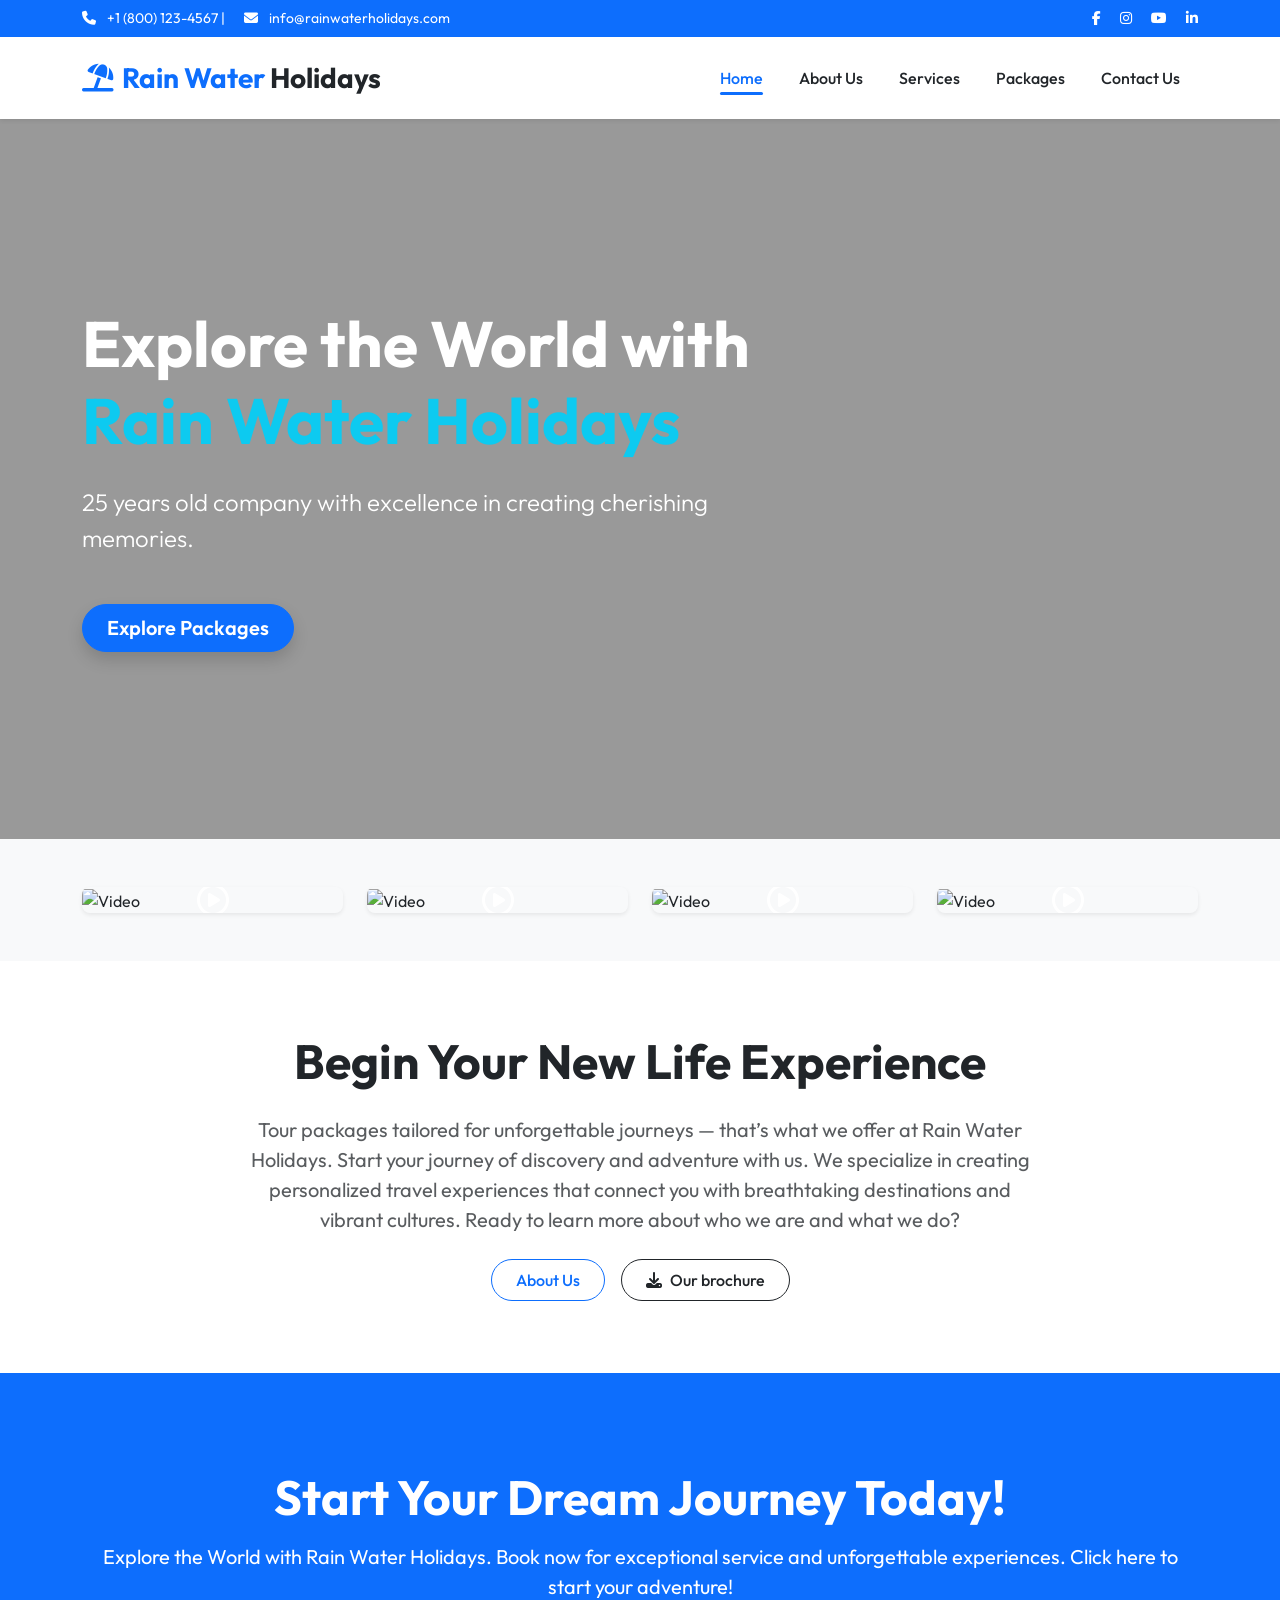
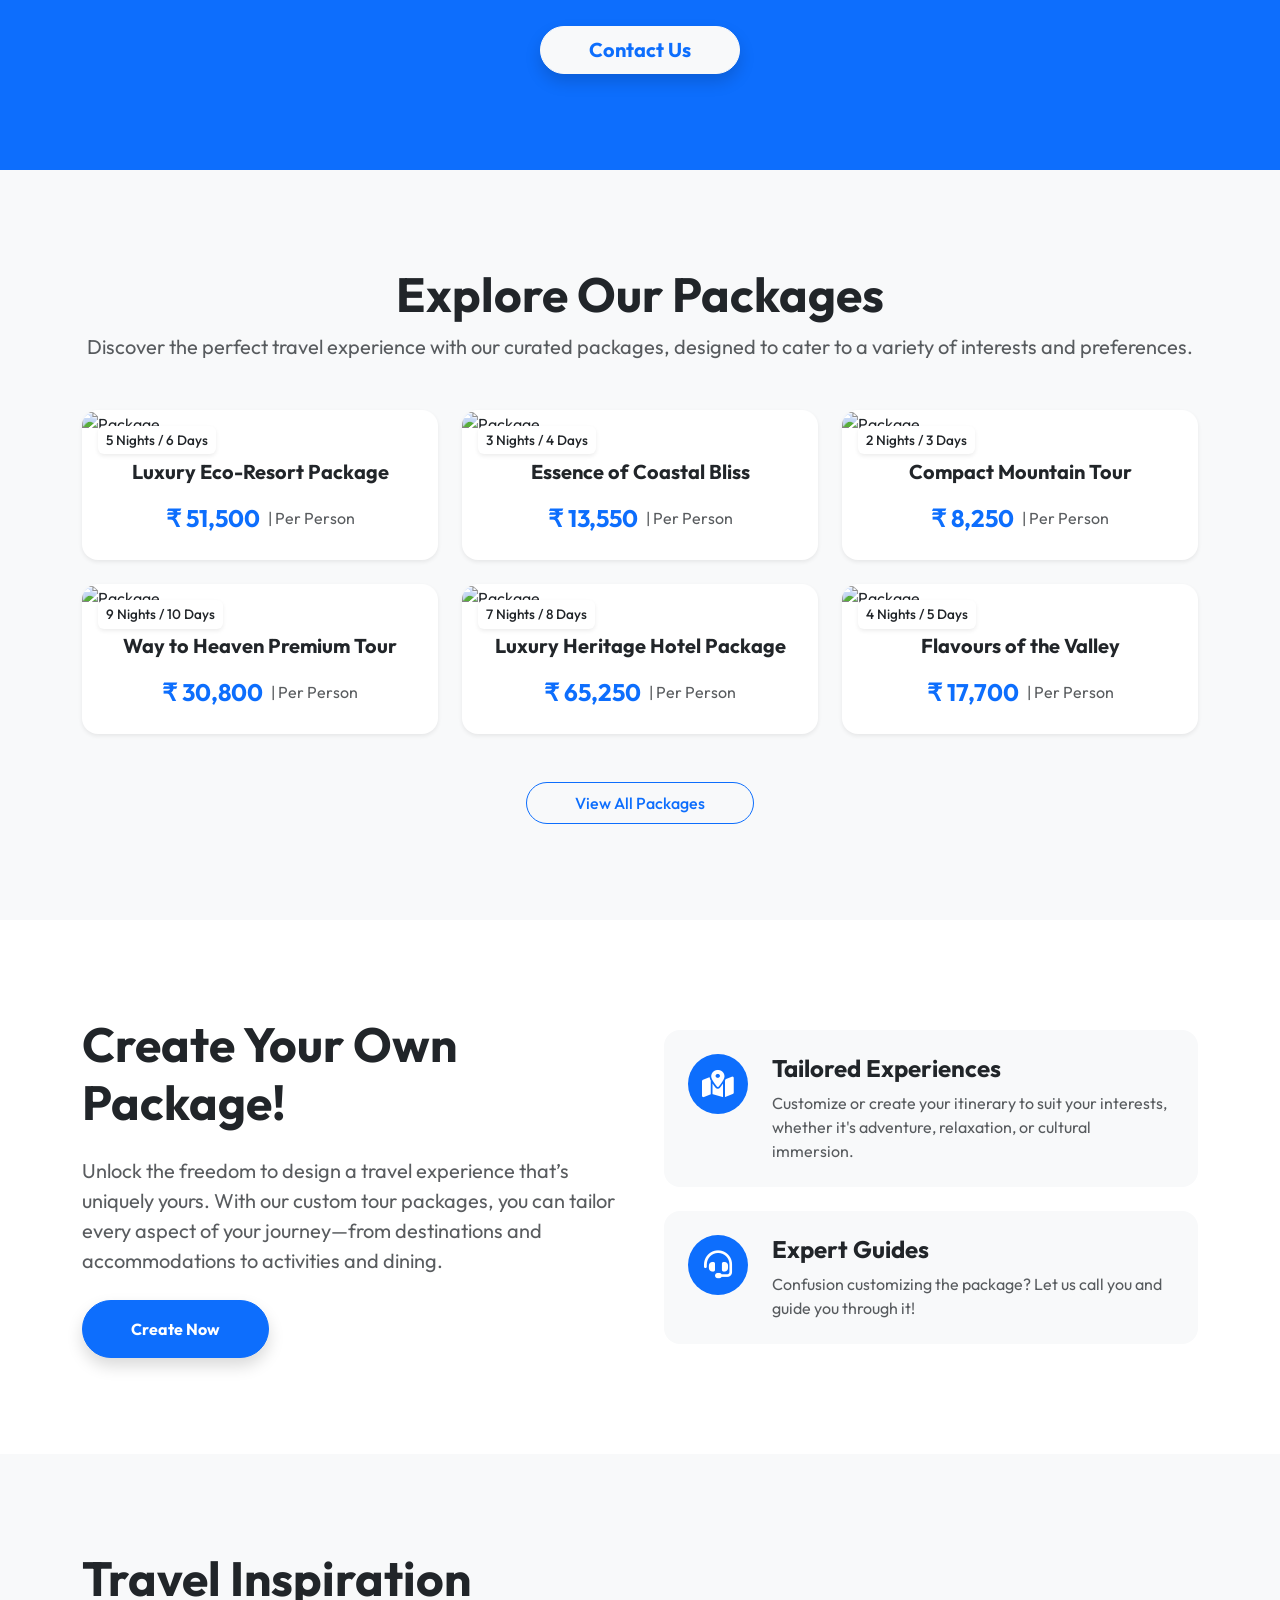
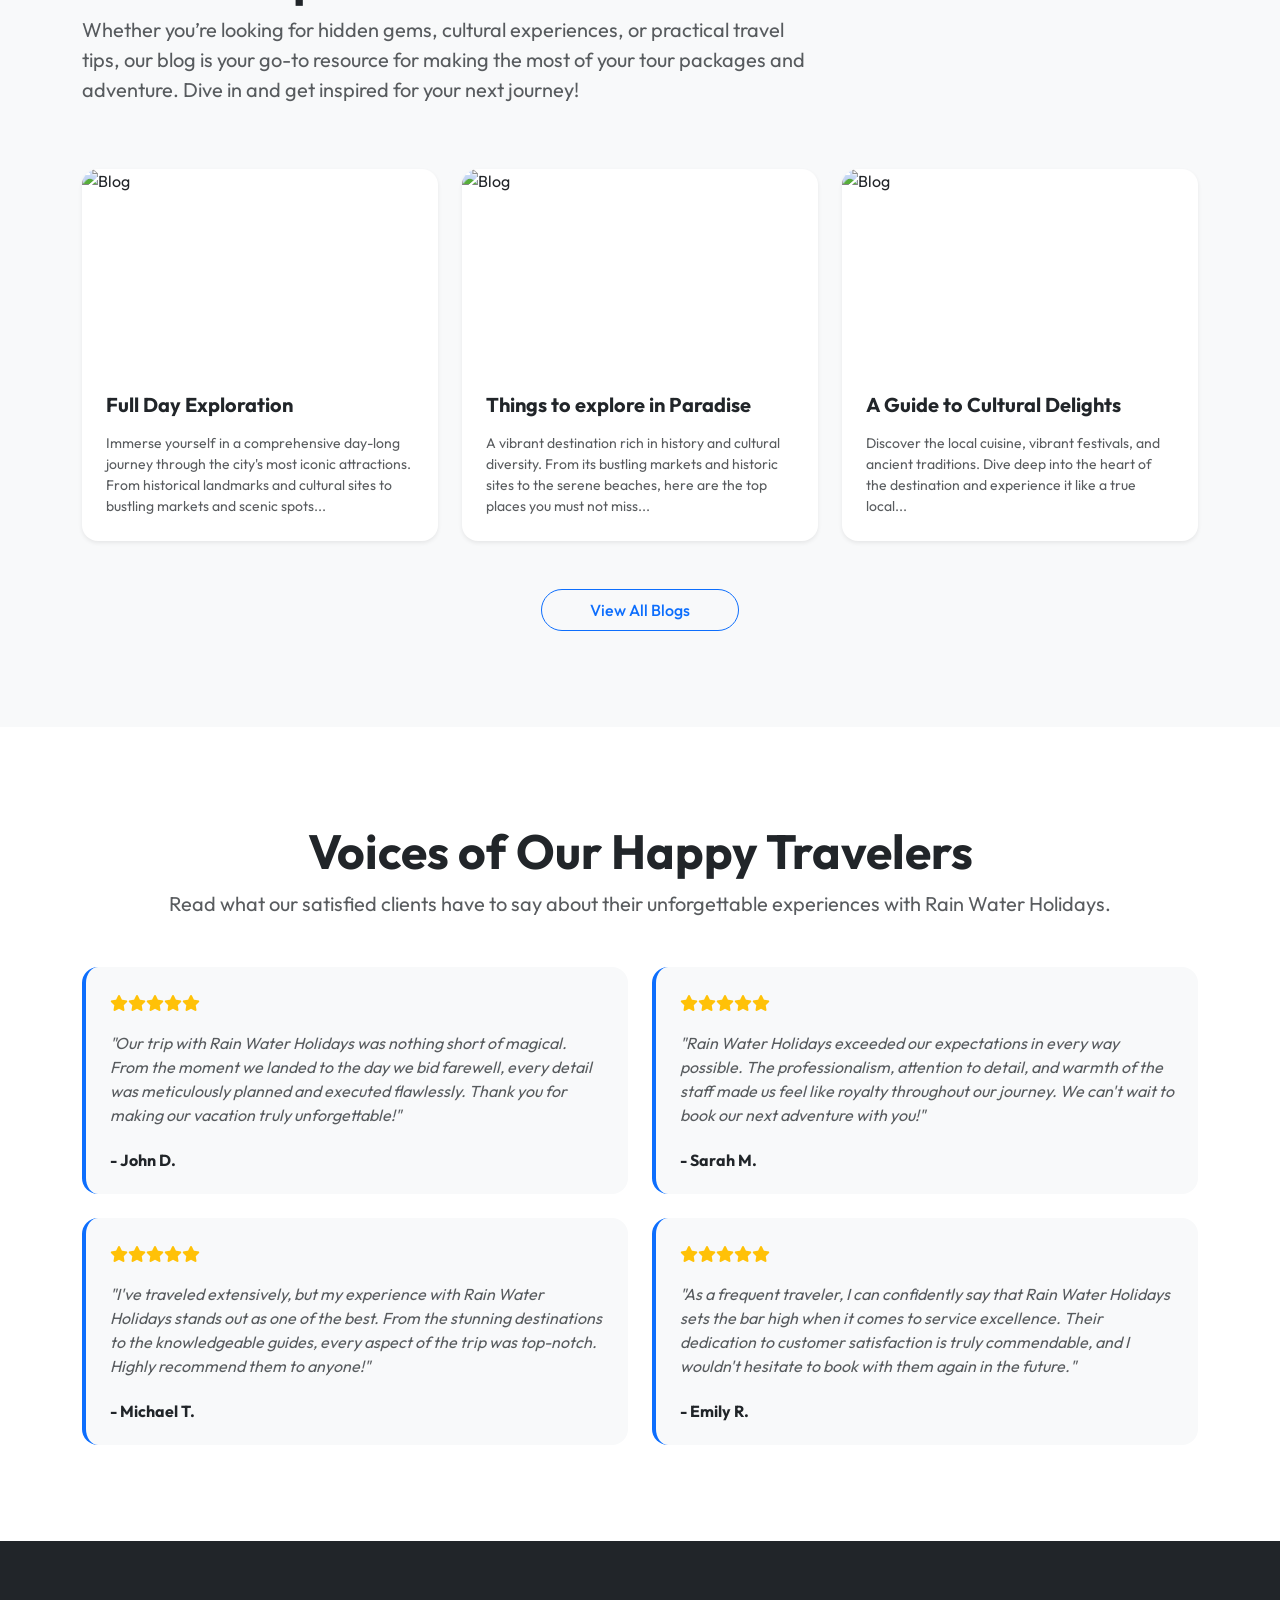
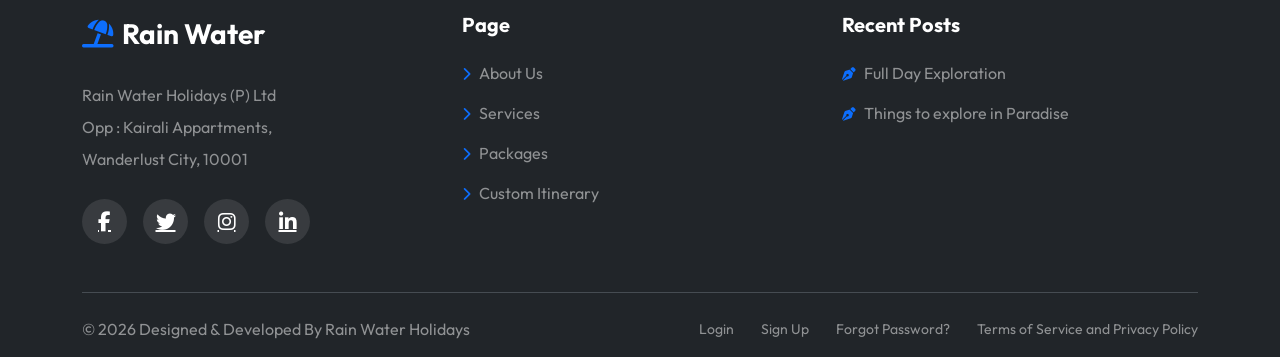
==== index.html @ d470ba1b "update nav and remove faq" ====
<!DOCTYPE html>
<html lang="en">
<head>
    <meta charset="UTF-8">
    <meta name="viewport" content="width=device-width, initial-scale=1.0">
    <title>Rain Water Holidays | Your Trusted Travel Partner</title>
    <!-- Google Fonts -->
    <link rel="preconnect" href="https://fonts.googleapis.com">
    <link rel="preconnect" href="https://fonts.gstatic.com" crossorigin>
    <link href="https://fonts.googleapis.com/css2?family=Outfit:wght@300;400;500;600;700;800&display=swap" rel="stylesheet">
    <!-- Bootstrap 5 CSS -->
    <link href="https://cdn.jsdelivr.net/npm/bootstrap@5.3.0/dist/css/bootstrap.min.css" rel="stylesheet">
    <!-- FontAwesome -->
    <link rel="stylesheet" href="https://cdnjs.cloudflare.com/ajax/libs/font-awesome/6.4.0/css/all.min.css">
    <!-- Custom CSS -->
    <link rel="stylesheet" href="style.css">
</head>
<body>
    <!-- Top Bar (Optional, like Coastline) -->
    <div class="bg-primary text-white py-2 d-none d-lg-block">
        <div class="container d-flex justify-content-between align-items-center">
            <div class="small">
                <i class="fa-solid fa-phone me-2"></i> +1 (800) 123-4567 | <i class="fa-solid fa-envelope ms-3 me-2"></i> info@rainwaterholidays.com
            </div>
            <div class="social-links small">
                <a href="#" class="text-white me-3"><i class="fa-brands fa-facebook-f"></i></a>
                <a href="#" class="text-white me-3"><i class="fa-brands fa-instagram"></i></a>
                <a href="#" class="text-white me-3"><i class="fa-brands fa-youtube"></i></a>
                <a href="#" class="text-white"><i class="fa-brands fa-linkedin-in"></i></a>
            </div>
        </div>
    </div>

    <!-- Header -->
    <nav class="navbar navbar-expand-lg navbar-light bg-white sticky-top shadow-sm transition-all" id="main-navbar">
        <div class="container">
            <a class="navbar-brand text-primary fw-bold fs-3 d-flex align-items-center" href="index.html">
                <i class="fa-solid fa-umbrella-beach me-2"></i>
                <span>Rain Water <span class="text-dark">Holidays</span></span>
            </a>
            <button class="navbar-toggler border-0 shadow-none" type="button" data-bs-toggle="collapse" data-bs-target="#navbarNav" aria-controls="navbarNav" aria-expanded="false" aria-label="Toggle navigation">
                <i class="fa-solid fa-bars fs-4 text-primary"></i>
            </button>
            <div class="collapse navbar-collapse" id="navbarNav">
                <ul class="navbar-nav ms-auto fw-medium align-items-center">
                    <li class="nav-item"><a class="nav-link active" href="index.html">Home</a></li>
                    <li class="nav-item"><a class="nav-link" href="about-us.html">About Us</a></li>
                    <li class="nav-item"><a class="nav-link" href="services.html">Services</a></li>
                    <li class="nav-item"><a class="nav-link" href="packages.html">Packages</a></li>
                    <!-- <li class="nav-item dropdown">
                        <a class="nav-link dropdown-toggle" href="#" id="packagesDropdown" role="button" data-bs-toggle="dropdown" aria-expanded="false">
                            Packages
                        </a>
                        <ul class="dropdown-menu border-0 shadow-sm" aria-labelledby="packagesDropdown">
                            <li><a class="dropdown-item" href="packages.html">General Packages</a></li>
                            <li><a class="dropdown-item" href="custom-package.html">Custom Itinerary</a></li>
                            <li><a class="dropdown-item" href="packages.html">Student Packages</a></li>
                        </ul>
                    </li> -->
                    <li class="nav-item"><a class="nav-link" href="contact-us.html">Contact Us</a></li>
                    <!-- <li class="nav-item dropdown">
                        <a class="nav-link dropdown-toggle" href="#" id="moreDropdown" role="button" data-bs-toggle="dropdown" aria-expanded="false">
                            More
                        </a>
                        <ul class="dropdown-menu border-0 shadow-sm" aria-labelledby="moreDropdown">
                            <li><a class="dropdown-item" href="#">Blogs</a></li>
                            <li><a class="dropdown-item" href="about-us.html#gallery">Gallery</a></li>
                            <li><a class="dropdown-item" href="#">Cart</a></li>
                        </ul>
                    </li>
                    <li class="nav-item ms-lg-3"><a class="nav-link text-primary fw-bold" href="#"><i class="fa-solid fa-user me-1"></i> Login</a></li> -->
                </ul>
            </div>
        </div>
    </nav>

    <!-- Hero Section -->
    <section class="hero position-relative d-flex align-items-center" style="background: url('https://images.unsplash.com/photo-1507525428034-b723cf961d3e?auto=format&fit=crop&w=1920&q=80') center/cover no-repeat; height: 80vh; min-height: 500px;">
        <div class="hero-overlay position-absolute top-0 start-0 w-100 h-100" style="background: rgba(0,0,0,0.4);"></div>
        <div class="container position-relative z-index-2 text-white">
            <div class="row">
                <div class="col-lg-8">
                    <h1 class="display-3 fw-bold mb-4 slide-up">Explore the World with<br><span class="text-info">Rain Water Holidays</span></h1>
                    <p class="lead mb-5 slide-up-delay fs-4 fw-light">25 years old company with excellence in creating cherishing memories.</p>
                    <div class="d-flex gap-3 slide-up-delay-2">
                        <a href="packages.html" class="btn btn-primary btn-lg rounded-pill px-4 fw-semibold shadow">Explore Packages</a>
                    </div>
                </div>
            </div>
        </div>
    </section>

    <!-- Glimpse Section (Video Thumbnails like Coastline) -->
    <section class="py-5 bg-light">
        <div class="container">
            <div class="row g-4 justify-content-center">
                <div class="col-md-3 col-6">
                    <div class="position-relative rounded-3 overflow-hidden shadow-sm video-thumb">
                        <img src="https://images.unsplash.com/photo-1652820330085-82a0c2b88d78?fm=jpg&q=60&w=3000&auto=format&fit=crop&ixlib=rb-4.1.0&ixid=M3wxMjA3fDB8MHxwaG90by1wYWdlfHx8fGVufDB8fHx8fA%3D%3D" alt="Video" class="w-100 object-fit-cover" style="height: 150px;">
                        <div class="position-absolute top-50 start-50 translate-middle text-white fs-2"><i class="fa-regular fa-circle-play"></i></div>
                    </div>
                </div>
                <div class="col-md-3 col-6">
                    <div class="position-relative rounded-3 overflow-hidden shadow-sm video-thumb">
                        <img src="https://images.unsplash.com/photo-1476514525535-07fb3b4ae5f1?auto=format&fit=crop&w=400&q=80" alt="Video" class="w-100 object-fit-cover" style="height: 150px;">
                        <div class="position-absolute top-50 start-50 translate-middle text-white fs-2"><i class="fa-regular fa-circle-play"></i></div>
                    </div>
                </div>
                <div class="col-md-3 col-6">
                    <div class="position-relative rounded-3 overflow-hidden shadow-sm video-thumb">
                        <img src="https://images.unsplash.com/photo-1506197603052-3cc9c3a201bd?auto=format&fit=crop&w=400&q=80" alt="Video" class="w-100 object-fit-cover" style="height: 150px;">
                        <div class="position-absolute top-50 start-50 translate-middle text-white fs-2"><i class="fa-regular fa-circle-play"></i></div>
                    </div>
                </div>
                <div class="col-md-3 col-6">
                    <div class="position-relative rounded-3 overflow-hidden shadow-sm video-thumb">
                        <img src="https://images.unsplash.com/photo-1499678329028-101435549a4e?auto=format&fit=crop&w=400&q=80" alt="Video" class="w-100 object-fit-cover" style="height: 150px;">
                        <div class="position-absolute top-50 start-50 translate-middle text-white fs-2"><i class="fa-regular fa-circle-play"></i></div>
                    </div>
                </div>
            </div>
        </div>
    </section>

    <!-- Begin Your New Life Experience (About Snippet) -->
    <section class="py-5">
        <div class="container py-4 text-center">
            <h2 class="display-5 fw-bold mb-4 text-dark">Begin Your New Life Experience</h2>
            <p class="text-muted fs-5 mx-auto" style="max-width: 800px;">
                Tour packages tailored for unforgettable journeys — that’s what we offer at Rain Water Holidays. Start your journey of discovery and adventure with us. We specialize in creating personalized travel experiences that connect you with breathtaking destinations and vibrant cultures. Ready to learn more about who we are and what we do?
            </p>
            <div class="mt-4 d-flex justify-content-center gap-3">
                <a href="about-us.html" class="btn btn-outline-primary rounded-pill px-4 py-2 fw-medium">About Us</a>
                <a href="#" class="btn btn-outline-dark rounded-pill px-4 py-2 fw-medium"><i class="fa-solid fa-download me-2"></i>Our brochure</a>
            </div>
        </div>
    </section>

    <!-- Start Your Dream Journey Today (Contact CTA Banner) -->
    <section class="py-5 bg-primary text-white text-center position-relative" style="background-image: linear-gradient(rgba(13, 110, 253, 0.9), rgba(13, 110, 253, 0.9)), url('https://images.unsplash.com/photo-1512343879784-a960bf40e4f2?auto=format&fit=crop&w=1920&q=80'); background-attachment: fixed; background-size: cover;">
        <div class="container py-5">
            <h2 class="display-5 fw-bold mb-3">Start Your Dream Journey Today!</h2>
            <p class="fs-5 mb-4">Explore the World with Rain Water Holidays. Book now for exceptional service and unforgettable experiences. Click here to start your adventure!</p>
            <a href="contact-us.html" class="btn btn-light btn-lg rounded-pill px-5 fw-bold text-primary shadow">Contact Us</a>
        </div>
    </section>

    <!-- Explore Our Packages -->
    <section class="py-5 bg-light">
        <div class="container py-5">
            <div class="text-center mb-5">
                <h2 class="display-5 fw-bold text-dark">Explore Our Packages</h2>
                <p class="text-muted fs-5">Discover the perfect travel experience with our curated packages, designed to cater to a variety of interests and preferences.</p>
            </div>
            
            <div class="row g-4">
                <!-- Package 1 -->
                <div class="col-md-6 col-lg-4">
                    <div class="card h-100 border-0 rounded-4 shadow-sm overflow-hidden transition-hover package-card">
                        <div class="position-relative">
                            <img src="https://images.unsplash.com/photo-1593693397690-362cb9666fc2?auto=format&fit=crop&w=600&q=80" class="card-img-top w-100 object-fit-cover" alt="Package" style="height: 220px;">
                            <div class="position-absolute top-0 start-0 m-3 bg-white text-dark px-2 py-1 rounded fw-medium fs-7 shadow-sm">5 Nights / 6 Days</div>
                        </div>
                        <div class="card-body p-4 text-center">
                            <h5 class="fw-bold text-dark mb-3">Luxury Eco-Resort Package</h5>
                            <div class="d-flex justify-content-center align-items-center mt-3 text-muted">
                                <span class="fs-4 fw-bold text-primary">₹ 51,500</span> <span class="ms-2">| Per Person</span>
                            </div>
                        </div>
                    </div>
                </div>
                <!-- Package 2 -->
                <div class="col-md-6 col-lg-4">
                    <div class="card h-100 border-0 rounded-4 shadow-sm overflow-hidden transition-hover package-card">
                        <div class="position-relative">
                            <img src="https://plus.unsplash.com/premium_photo-1728117267325-534ccbd21a5f?fm=jpg&q=60&w=3000&auto=format&fit=crop&ixlib=rb-4.1.0&ixid=M3wxMjA3fDB8MHxwaG90by1wYWdlfHx8fGVufDB8fHx8fA%3D%3D" class="card-img-top w-100 object-fit-cover" alt="Package" style="height: 220px;">
                            <div class="position-absolute top-0 start-0 m-3 bg-white text-dark px-2 py-1 rounded fw-medium fs-7 shadow-sm">3 Nights / 4 Days</div>
                        </div>
                        <div class="card-body p-4 text-center">
                            <h5 class="fw-bold text-dark mb-3">Essence of Coastal Bliss</h5>
                            <div class="d-flex justify-content-center align-items-center mt-3 text-muted">
                                <span class="fs-4 fw-bold text-primary">₹ 13,550</span> <span class="ms-2">| Per Person</span>
                            </div>
                        </div>
                    </div>
                </div>
                <!-- Package 3 -->
                <div class="col-md-6 col-lg-4">
                    <div class="card h-100 border-0 rounded-4 shadow-sm overflow-hidden transition-hover package-card">
                        <div class="position-relative">
                            <img src="https://images.unsplash.com/photo-1602216056096-3b40cc0c9944?auto=format&fit=crop&w=600&q=80" class="card-img-top w-100 object-fit-cover" alt="Package" style="height: 220px;">
                            <div class="position-absolute top-0 start-0 m-3 bg-white text-dark px-2 py-1 rounded fw-medium fs-7 shadow-sm">2 Nights / 3 Days</div>
                        </div>
                        <div class="card-body p-4 text-center">
                            <h5 class="fw-bold text-dark mb-3">Compact Mountain Tour</h5>
                            <div class="d-flex justify-content-center align-items-center mt-3 text-muted">
                                <span class="fs-4 fw-bold text-primary">₹ 8,250</span> <span class="ms-2">| Per Person</span>
                            </div>
                        </div>
                    </div>
                </div>
                 <!-- Package 4 -->
                <div class="col-md-6 col-lg-4">
                    <div class="card h-100 border-0 rounded-4 shadow-sm overflow-hidden transition-hover package-card">
                        <div class="position-relative">
                            <img src="https://images.unsplash.com/photo-1514282401047-d79a71a590e8?auto=format&fit=crop&w=600&q=80" class="card-img-top w-100 object-fit-cover" alt="Package" style="height: 220px;">
                            <div class="position-absolute top-0 start-0 m-3 bg-white text-dark px-2 py-1 rounded fw-medium fs-7 shadow-sm">9 Nights / 10 Days</div>
                        </div>
                        <div class="card-body p-4 text-center">
                            <h5 class="fw-bold text-dark mb-3">Way to Heaven Premium Tour</h5>
                            <div class="d-flex justify-content-center align-items-center mt-3 text-muted">
                                <span class="fs-4 fw-bold text-primary">₹ 30,800</span> <span class="ms-2">| Per Person</span>
                            </div>
                        </div>
                    </div>
                </div>
                 <!-- Package 5 -->
                <div class="col-md-6 col-lg-4">
                    <div class="card h-100 border-0 rounded-4 shadow-sm overflow-hidden transition-hover package-card">
                        <div class="position-relative">
                            <img src="https://images.unsplash.com/photo-1585123388867-3bfe6dd4bdbf?auto=format&fit=crop&w=600&q=80" class="card-img-top w-100 object-fit-cover" alt="Package" style="height: 220px;">
                            <div class="position-absolute top-0 start-0 m-3 bg-white text-dark px-2 py-1 rounded fw-medium fs-7 shadow-sm">7 Nights / 8 Days</div>
                        </div>
                        <div class="card-body p-4 text-center">
                            <h5 class="fw-bold text-dark mb-3">Luxury Heritage Hotel Package</h5>
                            <div class="d-flex justify-content-center align-items-center mt-3 text-muted">
                                <span class="fs-4 fw-bold text-primary">₹ 65,250</span> <span class="ms-2">| Per Person</span>
                            </div>
                        </div>
                    </div>
                </div>
                <!-- Package 6 -->
                <div class="col-md-6 col-lg-4">
                    <div class="card h-100 border-0 rounded-4 shadow-sm overflow-hidden transition-hover package-card">
                        <div class="position-relative">
                            <img src="https://images.unsplash.com/photo-1533240332313-0db49b459ad6?auto=format&fit=crop&w=600&q=80" class="card-img-top w-100 object-fit-cover" alt="Package" style="height: 220px;">
                            <div class="position-absolute top-0 start-0 m-3 bg-white text-dark px-2 py-1 rounded fw-medium fs-7 shadow-sm">4 Nights / 5 Days</div>
                        </div>
                        <div class="card-body p-4 text-center">
                            <h5 class="fw-bold text-dark mb-3">Flavours of the Valley</h5>
                            <div class="d-flex justify-content-center align-items-center mt-3 text-muted">
                                <span class="fs-4 fw-bold text-primary">₹ 17,700</span> <span class="ms-2">| Per Person</span>
                            </div>
                        </div>
                    </div>
                </div>
            </div>
            
            <div class="text-center mt-5">
                <a href="packages.html" class="btn btn-outline-primary rounded-pill px-5 py-2 fw-medium">View All Packages</a>
            </div>
        </div>
    </section>

    <!-- Create Your Own Package -->
    <section class="py-5">
        <div class="container py-5">
            <div class="row align-items-center g-5">
                <div class="col-lg-6">
                    <h2 class="display-5 fw-bold text-dark mb-4">Create Your Own Package!</h2>
                    <p class="text-muted fs-5 mb-4">Unlock the freedom to design a travel experience that’s uniquely yours. With our custom tour packages, you can tailor every aspect of your journey—from destinations and accommodations to activities and dining.</p>
                    <a href="custom-package.html" class="btn btn-primary rounded-pill px-5 py-3 fw-bold shadow">Create Now</a>
                </div>
                <div class="col-lg-6">
                    <div class="d-flex align-items-start mb-4 p-4 rounded-4 bg-light">
                        <div class="bg-primary text-white rounded-circle d-flex align-items-center justify-content-center flex-shrink-0 me-4" style="width: 60px; height: 60px;">
                            <i class="fa-solid fa-map-location-dot fs-3"></i>
                        </div>
                        <div>
                            <h4 class="fw-bold text-dark">Tailored Experiences</h4>
                            <p class="text-muted mb-0">Customize or create your itinerary to suit your interests, whether it's adventure, relaxation, or cultural immersion.</p>
                        </div>
                    </div>
                    <div class="d-flex align-items-start p-4 rounded-4 bg-light">
                        <div class="bg-primary text-white rounded-circle d-flex align-items-center justify-content-center flex-shrink-0 me-4" style="width: 60px; height: 60px;">
                            <i class="fa-solid fa-headset fs-3"></i>
                        </div>
                        <div>
                            <h4 class="fw-bold text-dark">Expert Guides</h4>
                            <p class="text-muted mb-0">Confusion customizing the package? Let us call you and guide you through it!</p>
                        </div>
                    </div>
                </div>
            </div>
        </div>
    </section>

    <!-- Blogs Section -->
    <section class="py-5 bg-light">
        <div class="container py-5">
            <div class="row mb-5">
                <div class="col-md-8">
                    <h2 class="display-5 fw-bold text-dark">Travel Inspiration</h2>
                    <p class="text-muted fs-5">Whether you’re looking for hidden gems, cultural experiences, or practical travel tips, our blog is your go-to resource for making the most of your tour packages and adventure. Dive in and get inspired for your next journey!</p>
                </div>
            </div>
            <div class="row g-4">
                <div class="col-md-6 col-lg-4">
                    <div class="card h-100 border-0 rounded-4 shadow-sm overflow-hidden transition-hover">
                        <img src="https://images.unsplash.com/photo-1601572653358-4432dd6021f2?fm=jpg&q=60&w=3000&auto=format&fit=crop&ixlib=rb-4.1.0&ixid=M3wxMjA3fDB8MHxwaG90by1wYWdlfHx8fGVufDB8fHx8fA%3D%3D" class="card-img-top w-100 object-fit-cover" alt="Blog" style="height: 200px;">
                        <div class="card-body p-4">
                            <h5 class="fw-bold text-dark mb-3"><a href="#" class="text-decoration-none text-dark hover-text-primary">Full Day Exploration</a></h5>
                            <p class="text-muted small mb-0">Immerse yourself in a comprehensive day-long journey through the city's most iconic attractions. From historical landmarks and cultural sites to bustling markets and scenic spots...</p>
                        </div>
                    </div>
                </div>
                <div class="col-md-6 col-lg-4">
                    <div class="card h-100 border-0 rounded-4 shadow-sm overflow-hidden transition-hover">
                        <img src="https://images.unsplash.com/photo-1600880292203-757bb62b4baf?auto=format&fit=crop&w=600&q=80" class="card-img-top w-100 object-fit-cover" alt="Blog" style="height: 200px;">
                        <div class="card-body p-4">
                            <h5 class="fw-bold text-dark mb-3"><a href="#" class="text-decoration-none text-dark hover-text-primary">Things to explore in Paradise</a></h5>
                            <p class="text-muted small mb-0">A vibrant destination rich in history and cultural diversity. From its bustling markets and historic sites to the serene beaches, here are the top places you must not miss...</p>
                        </div>
                    </div>
                </div>
                <div class="col-md-6 col-lg-4">
                    <div class="card h-100 border-0 rounded-4 shadow-sm overflow-hidden transition-hover">
                        <img src="https://images.unsplash.com/photo-1499678329028-101435549a4e?auto=format&fit=crop&w=600&q=80" class="card-img-top w-100 object-fit-cover" alt="Blog" style="height: 200px;">
                        <div class="card-body p-4">
                            <h5 class="fw-bold text-dark mb-3"><a href="#" class="text-decoration-none text-dark hover-text-primary">A Guide to Cultural Delights</a></h5>
                            <p class="text-muted small mb-0">Discover the local cuisine, vibrant festivals, and ancient traditions. Dive deep into the heart of the destination and experience it like a true local...</p>
                        </div>
                    </div>
                </div>
            </div>
            <div class="text-center mt-5">
                <a href="#" class="btn btn-outline-primary rounded-pill px-5 py-2 fw-medium">View All Blogs</a>
            </div>
        </div>
    </section>

    <!-- Voices of Our Happy Travelers -->
    <section class="py-5">
        <div class="container py-5">
            <div class="text-center mb-5">
                <h2 class="display-5 fw-bold text-dark">Voices of Our Happy Travelers</h2>
                <p class="text-muted fs-5">Read what our satisfied clients have to say about their unforgettable experiences with Rain Water Holidays.</p>
            </div>
            <div class="row g-4">
                <div class="col-md-6">
                    <div class="bg-light p-4 rounded-4 border-start border-4 border-primary h-100">
                        <div class="mb-3 text-warning">
                            <i class="fa-solid fa-star"></i><i class="fa-solid fa-star"></i><i class="fa-solid fa-star"></i><i class="fa-solid fa-star"></i><i class="fa-solid fa-star"></i>
                        </div>
                        <p class="fst-italic text-muted mb-4">"Our trip with Rain Water Holidays was nothing short of magical. From the moment we landed to the day we bid farewell, every detail was meticulously planned and executed flawlessly. Thank you for making our vacation truly unforgettable!"</p>
                        <h6 class="fw-bold mb-0 text-dark">- John D.</h6>
                    </div>
                </div>
                <div class="col-md-6">
                    <div class="bg-light p-4 rounded-4 border-start border-4 border-primary h-100">
                        <div class="mb-3 text-warning">
                            <i class="fa-solid fa-star"></i><i class="fa-solid fa-star"></i><i class="fa-solid fa-star"></i><i class="fa-solid fa-star"></i><i class="fa-solid fa-star"></i>
                        </div>
                        <p class="fst-italic text-muted mb-4">"Rain Water Holidays exceeded our expectations in every way possible. The professionalism, attention to detail, and warmth of the staff made us feel like royalty throughout our journey. We can't wait to book our next adventure with you!"</p>
                        <h6 class="fw-bold mb-0 text-dark">- Sarah M.</h6>
                    </div>
                </div>
                <div class="col-md-6">
                    <div class="bg-light p-4 rounded-4 border-start border-4 border-primary h-100">
                        <div class="mb-3 text-warning">
                            <i class="fa-solid fa-star"></i><i class="fa-solid fa-star"></i><i class="fa-solid fa-star"></i><i class="fa-solid fa-star"></i><i class="fa-solid fa-star"></i>
                        </div>
                        <p class="fst-italic text-muted mb-4">"I've traveled extensively, but my experience with Rain Water Holidays stands out as one of the best. From the stunning destinations to the knowledgeable guides, every aspect of the trip was top-notch. Highly recommend them to anyone!"</p>
                        <h6 class="fw-bold mb-0 text-dark">- Michael T.</h6>
                    </div>
                </div>
                <div class="col-md-6">
                    <div class="bg-light p-4 rounded-4 border-start border-4 border-primary h-100">
                        <div class="mb-3 text-warning">
                            <i class="fa-solid fa-star"></i><i class="fa-solid fa-star"></i><i class="fa-solid fa-star"></i><i class="fa-solid fa-star"></i><i class="fa-solid fa-star"></i>
                        </div>
                        <p class="fst-italic text-muted mb-4">"As a frequent traveler, I can confidently say that Rain Water Holidays sets the bar high when it comes to service excellence. Their dedication to customer satisfaction is truly commendable, and I wouldn't hesitate to book with them again in the future."</p>
                        <h6 class="fw-bold mb-0 text-dark">- Emily R.</h6>
                    </div>
                </div>
            </div>
        </div>
    </section>

    <!-- FAQ Section -->
    <!-- <section class="py-5 bg-light">
        <div class="container py-5">
            <div class="text-center mb-5">
                <h2 class="display-5 fw-bold text-dark">Got Questions? We've Got Answers!</h2>
                <p class="text-muted fs-5">Explore our Frequently Asked Questions to find quick and helpful answers to common queries about our tour packages, booking process, customization options, and more.</p>
            </div>
            
            <div class="row justify-content-center">
                <div class="col-lg-8">
                    <div class="accordion accordion-flush bg-white rounded-4 shadow-sm" id="faqAccordion">
                        <div class="accordion-item border-0 rounded-4 mb-2">
                            <h2 class="accordion-header">
                                <button class="accordion-button collapsed rounded-4 fw-bold text-dark px-4 py-3 bg-white" type="button" data-bs-toggle="collapse" data-bs-target="#faq1">
                                    1. How do I book a tour package?
                                </button>
                            </h2>
                            <div id="faq1" class="accordion-collapse collapse" data-bs-parent="#faqAccordion">
                                <div class="accordion-body px-4 text-muted">
                                    You can easily book a tour package through our website. Simply browse our available packages, select your preferred options, and follow the booking prompts. If you need assistance, our customer service team is here to help.
                                </div>
                            </div>
                        </div>
                        <div class="accordion-item border-0 rounded-4 mb-2">
                            <h2 class="accordion-header">
                                <button class="accordion-button collapsed rounded-4 fw-bold text-dark px-4 py-3 bg-white" type="button" data-bs-toggle="collapse" data-bs-target="#faq2">
                                    2. Can I customize my travel itinerary?
                                </button>
                            </h2>
                            <div id="faq2" class="accordion-collapse collapse" data-bs-parent="#faqAccordion">
                                <div class="accordion-body px-4 text-muted">
                                    Absolutely! We specialize in creating personalized travel experiences. Contact us with your preferences, and we'll help you design a custom itinerary that fits your needs and interests.
                                </div>
                            </div>
                        </div>
                        <div class="accordion-item border-0 rounded-4 mb-2">
                            <h2 class="accordion-header">
                                <button class="accordion-button collapsed rounded-4 fw-bold text-dark px-4 py-3 bg-white" type="button" data-bs-toggle="collapse" data-bs-target="#faq3">
                                    3. What is included in your tour packages?
                                </button>
                            </h2>
                            <div id="faq3" class="accordion-collapse collapse" data-bs-parent="#faqAccordion">
                                <div class="accordion-body px-4 text-muted">
                                    Our tour packages typically include accommodations, guided tours, transportation within the destination, and some meals. Specific inclusions vary by package, so please check the details of each package for more information.
                                </div>
                            </div>
                        </div>
                        <div class="accordion-item border-0 rounded-4 mb-2">
                            <h2 class="accordion-header">
                                <button class="accordion-button collapsed rounded-4 fw-bold text-dark px-4 py-3 bg-white" type="button" data-bs-toggle="collapse" data-bs-target="#faq4">
                                    4. How can I make payments for my booking?
                                </button>
                            </h2>
                            <div id="faq4" class="accordion-collapse collapse" data-bs-parent="#faqAccordion">
                                <div class="accordion-body px-4 text-muted">
                                    We accept a variety of payment methods, including credit/debit cards, bank transfers, and online payment platforms. Payment details will be provided during the booking process.
                                </div>
                            </div>
                        </div>
                        <div class="accordion-item border-0 rounded-4 mb-2">
                            <h2 class="accordion-header">
                                <button class="accordion-button collapsed rounded-4 fw-bold text-dark px-4 py-3 bg-white" type="button" data-bs-toggle="collapse" data-bs-target="#faq5">
                                    5. What is your refund and cancellation policy?
                                </button>
                            </h2>
                            <div id="faq5" class="accordion-collapse collapse" data-bs-parent="#faqAccordion">
                                <div class="accordion-body px-4 text-muted">
                                    Our refund and cancellation policy varies by package and booking conditions. Detailed information is provided during the booking process and in your confirmation email. Please contact us as soon as possible if you need to cancel or modify your booking.
                                </div>
                            </div>
                        </div>
                        <div class="accordion-item border-0 rounded-4">
                            <h2 class="accordion-header">
                                <button class="accordion-button collapsed rounded-4 fw-bold text-dark px-4 py-3 bg-white" type="button" data-bs-toggle="collapse" data-bs-target="#faq6">
                                    6. How can I contact customer support?
                                </button>
                            </h2>
                            <div id="faq6" class="accordion-collapse collapse" data-bs-parent="#faqAccordion">
                                <div class="accordion-body px-4 text-muted">
                                    You can reach our customer support team through our website's contact form, by email, or by phone. Our team is available to assist you with any questions or concerns you may have before, during, or after your trip.
                                </div>
                            </div>
                        </div>
                    </div>
                </div>
            </div>
        </div>
    </section> -->

    <!-- Footer -->
    <footer class="bg-dark text-white pt-5 pb-3">
        <div class="container pt-4">
            <div class="row g-4 mb-5">
                <!-- Address Section like Coastline -->
                <div class="col-lg-4 col-md-6 mb-4 mb-lg-0 pe-lg-5">
                    <a href="index.html" class="d-inline-flex align-items-center text-white text-decoration-none fs-3 fw-bold mb-4">
                        <i class="fa-solid fa-umbrella-beach text-primary me-2"></i>Rain Water
                    </a>
                    <p class="text-white-50 mb-4 lh-lg">Rain Water Holidays (P) Ltd<br>Opp : Kairali Appartments,<br>Wanderlust City, 10001</p>
                    <div class="social-links d-flex gap-3">
                        <a href="#" class="bg-white bg-opacity-10 text-white rounded-circle d-flex align-items-center justify-content-center transition-all hover-bg-primary" style="width: 45px; height: 45px;"><i class="fa-brands fa-facebook-f fs-5"></i></a>
                        <a href="#" class="bg-white bg-opacity-10 text-white rounded-circle d-flex align-items-center justify-content-center transition-all hover-bg-primary" style="width: 45px; height: 45px;"><i class="fa-brands fa-twitter fs-5"></i></a>
                        <a href="#" class="bg-white bg-opacity-10 text-white rounded-circle d-flex align-items-center justify-content-center transition-all hover-bg-primary" style="width: 45px; height: 45px;"><i class="fa-brands fa-instagram fs-5"></i></a>
                        <a href="#" class="bg-white bg-opacity-10 text-white rounded-circle d-flex align-items-center justify-content-center transition-all hover-bg-primary" style="width: 45px; height: 45px;"><i class="fa-brands fa-linkedin-in fs-5"></i></a>
                    </div>
                </div>
                <!-- Page Links -->
                <div class="col-lg-4 col-md-6 mb-4 mb-lg-0">
                    <h5 class="text-white fw-bold mb-4 fs-5">Page</h5>
                    <ul class="list-unstyled footer-links">
                        <li class="mb-3"><a href="about-us.html" class="text-white-50 text-decoration-none transition-all hover-text-white d-inline-block hover-translate-x"><i class="fa-solid fa-chevron-right text-primary me-2 fs-7"></i>About Us</a></li>
                        <li class="mb-3"><a href="services.html" class="text-white-50 text-decoration-none transition-all hover-text-white d-inline-block hover-translate-x"><i class="fa-solid fa-chevron-right text-primary me-2 fs-7"></i>Services</a></li>
                        <li class="mb-3"><a href="packages.html" class="text-white-50 text-decoration-none transition-all hover-text-white d-inline-block hover-translate-x"><i class="fa-solid fa-chevron-right text-primary me-2 fs-7"></i>Packages</a></li>
                        <li class="mb-3"><a href="custom-package.html" class="text-white-50 text-decoration-none transition-all hover-text-white d-inline-block hover-translate-x"><i class="fa-solid fa-chevron-right text-primary me-2 fs-7"></i>Custom Itinerary</a></li>
                    </ul>
                </div>
                <!-- Blog Links -->
                <div class="col-lg-4 col-md-6 mb-4 mb-lg-0">
                    <h5 class="text-white fw-bold mb-4 fs-5">Recent Posts</h5>
                    <ul class="list-unstyled footer-links">
                        <li class="mb-3"><a href="#" class="text-white-50 text-decoration-none transition-all hover-text-white d-inline-block hover-translate-x"><i class="fa-solid fa-pen-nib text-primary me-2 fs-7"></i>Full Day Exploration</a></li>
                        <li class="mb-3"><a href="#" class="text-white-50 text-decoration-none transition-all hover-text-white d-inline-block hover-translate-x"><i class="fa-solid fa-pen-nib text-primary me-2 fs-7"></i>Things to explore in Paradise</a></li>
                    </ul>
                </div>
            </div>
            <hr class="border-secondary opacity-50 mt-4 mb-4">
            <div class="row align-items-center">
                <div class="col-md-6 text-center text-md-start mb-3 mb-md-0">
                    <p class="text-white-50 mb-0">&copy; 2026 Designed & Developed By Rain Water Holidays</p>
                </div>
                <div class="col-md-6 text-center text-md-end">
                    <p class="text-white-50 mb-0 small">
                        <a href="#" class="text-white-50 text-decoration-none me-4 hover-text-white transition-all">Login</a>
                        <a href="#" class="text-white-50 text-decoration-none me-4 hover-text-white transition-all">Sign Up</a>
                        <a href="#" class="text-white-50 text-decoration-none me-4 hover-text-white transition-all">Forgot Password?</a>
                        <a href="#" class="text-white-50 text-decoration-none hover-text-white transition-all">Terms of Service and Privacy Policy</a>
                    </p>
                </div>
            </div>
        </div>
    </footer>

    <!-- Bootstrap JS Bundle -->
    <script src="https://cdn.jsdelivr.net/npm/bootstrap@5.3.0/dist/js/bootstrap.bundle.min.js"></script>
    <!-- Custom JS -->
    <script src="script.js"></script>
</body>
</html>
---- style.css ----
/* Color Palette & Variables */
:root {
    --primary-color: #0d6efd;
    --primary-light: #e7f1ff;
    --secondary-color: #0a58ca;
    --accent-color: #0dcaf0;
    --text-dark: #212529;
    --text-muted: #6c757d;
    --bg-light: #f8f9fa;
    --white: #ffffff;
    --font-family: 'Outfit', sans-serif;
    --transition: all 0.3s ease-in-out;
}

/* Global Styles */
body {
    font-family: var(--font-family);
    color: var(--text-dark);
    overflow-x: hidden;
    -webkit-font-smoothing: antialiased;
}

.fs-7 { font-size: 0.85rem; }
.z-index-2 { z-index: 2; }

/* Utilities */
.text-primary { color: var(--primary-color) !important; }
.bg-primary { background-color: var(--primary-color) !important; }
.bg-primary-subtle { background-color: var(--primary-light) !important; }

.btn-primary { 
    background-color: var(--primary-color); 
    border-color: var(--primary-color); 
}

.btn-primary:hover { 
    background-color: var(--secondary-color); 
    border-color: var(--secondary-color); 
}

.btn-outline-primary {
    color: var(--primary-color);
    border-color: var(--primary-color);
}

.btn-outline-primary:hover {
    background-color: var(--primary-color);
    color: var(--white);
}

.bg-glass {
    background: rgba(255, 255, 255, 0.15);
    backdrop-filter: blur(10px);
    -webkit-backdrop-filter: blur(10px);
    border: 1px solid rgba(255, 255, 255, 0.3);
}

.bg-glass:hover {
    background: rgba(255, 255, 255, 0.25);
    color: var(--white);
}

.tracking-wider { letter-spacing: 2px; }
.transition-all { transition: var(--transition); }

.transition-hover { transition: var(--transition); }
.transition-hover:hover { transform: translateY(-8px); }

/* Navigation */
.navbar {
    padding: 15px 0;
}

.navbar.scrolled {
    padding: 10px 0;
    box-shadow: 0 10px 30px rgba(0,0,0,0.08) !important;
}

.nav-link {
    font-weight: 500;
    color: var(--text-dark) !important;
    position: relative;
    padding: 10px 18px !important;
}

.nav-link::after {
    content: '';
    position: absolute;
    bottom: 5px;
    left: 18px;
    width: 0;
    height: 3px;
    background-color: var(--primary-color);
    transition: var(--transition);
    border-radius: 5px;
}

.nav-link:hover::after, .nav-link.active::after {
    width: calc(100% - 36px);
}

.nav-link:hover, .nav-link.active {
    color: var(--primary-color) !important;
}

/* Dropdown Menu */
.dropdown-menu {
    border-radius: 8px;
    margin-top: 0;
    padding: 10px 0;
    animation: fadeIn 0.3s ease;
    top: 100% !important;
    padding-top: 15px;
}

/* Add invisible padding above dropdown menu to prevent hover gap */
.dropdown-menu::before {
    content: '';
    position: absolute;
    top: -15px;
    left: 0;
    right: 0;
    height: 15px;
}

.dropdown-item {
    padding: 8px 20px;
    font-weight: 500;
    transition: var(--transition);
}

.dropdown-item:hover {
    background-color: var(--primary-light);
    color: var(--primary-color);
    transform: translateX(5px);
}

@keyframes fadeIn {
    from { opacity: 0; transform: translateY(10px); }
    to { opacity: 1; transform: translateY(0); }
}

/* Hero Section */
.hero {
    height: 80vh;
    min-height: 500px;
    background-size: cover;
    background-position: center;
    position: relative;
}

.hero-overlay {
    position: absolute;
    top: 0; left: 0; width: 100%; height: 100%;
    background: linear-gradient(135deg, rgba(0,0,0,0.6) 0%, rgba(0,0,0,0.2) 100%);
    z-index: 1;
}

.slide-up { animation: slideUp 1s cubic-bezier(0.16, 1, 0.3, 1) forwards; opacity: 0; transform: translateY(40px); }
.slide-up-delay { animation: slideUp 1s cubic-bezier(0.16, 1, 0.3, 1) 0.2s forwards; opacity: 0; transform: translateY(40px); }
.slide-up-delay-2 { animation: slideUp 1s cubic-bezier(0.16, 1, 0.3, 1) 0.4s forwards; opacity: 0; transform: translateY(40px); }

@keyframes slideUp {
    to { opacity: 1; transform: translateY(0); }
}

/* Video Thumbnails */
.video-thumb {
    cursor: pointer;
}
.video-thumb img {
    transition: transform 0.4s ease;
}
.video-thumb:hover img {
    transform: scale(1.1);
}
.video-thumb:hover i {
    color: var(--primary-color);
}

/* Services */
.service-icon {
    transition: var(--transition);
}

.service-card:hover .service-icon {
    background-color: var(--primary-color) !important;
    color: var(--white) !important;
    transform: scale(1.1) rotate(5deg);
    box-shadow: 0 10px 20px rgba(13, 110, 253, 0.3);
}

/* Packages */
.package-card img {
    transition: transform 0.6s cubic-bezier(0.16, 1, 0.3, 1);
}

.package-card:hover img {
    transform: scale(1.1);
}

/* FAQ Accordion */
.accordion-button:not(.collapsed) {
    color: var(--primary-color);
    background-color: var(--white);
    box-shadow: none;
}
.accordion-button:focus {
    box-shadow: none;
}

/* Page Headers */
.page-header {
    height: 300px;
    background-size: cover;
    background-position: center;
    background-attachment: fixed;
    position: relative;
}

.page-header::before {
    content: '';
    position: absolute;
    top: 0; left: 0; width: 100%; height: 100%;
    background: rgba(0,0,0,0.5);
}

/* Gallery */
.gallery-item .gallery-overlay {
    position: absolute;
    top: 0; left: 0; right: 0; bottom: 0;
    background: rgba(13, 110, 253, 0.4);
    backdrop-filter: blur(3px);
    -webkit-backdrop-filter: blur(3px);
    opacity: 0;
    transition: var(--transition);
}

.gallery-item:hover .gallery-overlay {
    opacity: 1;
}

.transition-transform {
    transition: transform 0.6s cubic-bezier(0.16, 1, 0.3, 1);
}

.gallery-item:hover img {
    transform: scale(1.08);
}

/* Footer */
.hover-bg-primary:hover {
    background-color: var(--primary-color) !important;
    transform: translateY(-3px);
}

.hover-text-white:hover {
    color: var(--white) !important;
}

.hover-text-primary:hover {
    color: var(--primary-color) !important;
}

.hover-translate-x {
    transition: var(--transition);
}

.hover-translate-x:hover {
    transform: translateX(8px);
}

.newsletter-form .form-control::placeholder {
    color: rgba(255,255,255,0.6);
}

.newsletter-form .form-control:focus {
    background-color: rgba(255,255,255,0.15) !important;
    border: 0;
}

/* Form Controls */
.form-floating > .form-control:focus ~ label::after, 
.form-floating > .form-control:not(:placeholder-shown) ~ label::after, 
.form-floating > .form-control-plaintext ~ label::after, 
.form-floating > .form-select ~ label::after {
    background-color: transparent !important;
}

.form-control:focus {
    border-color: var(--primary-color);
    box-shadow: 0 0 0 0.25rem rgba(13, 110, 253, 0.25);
}
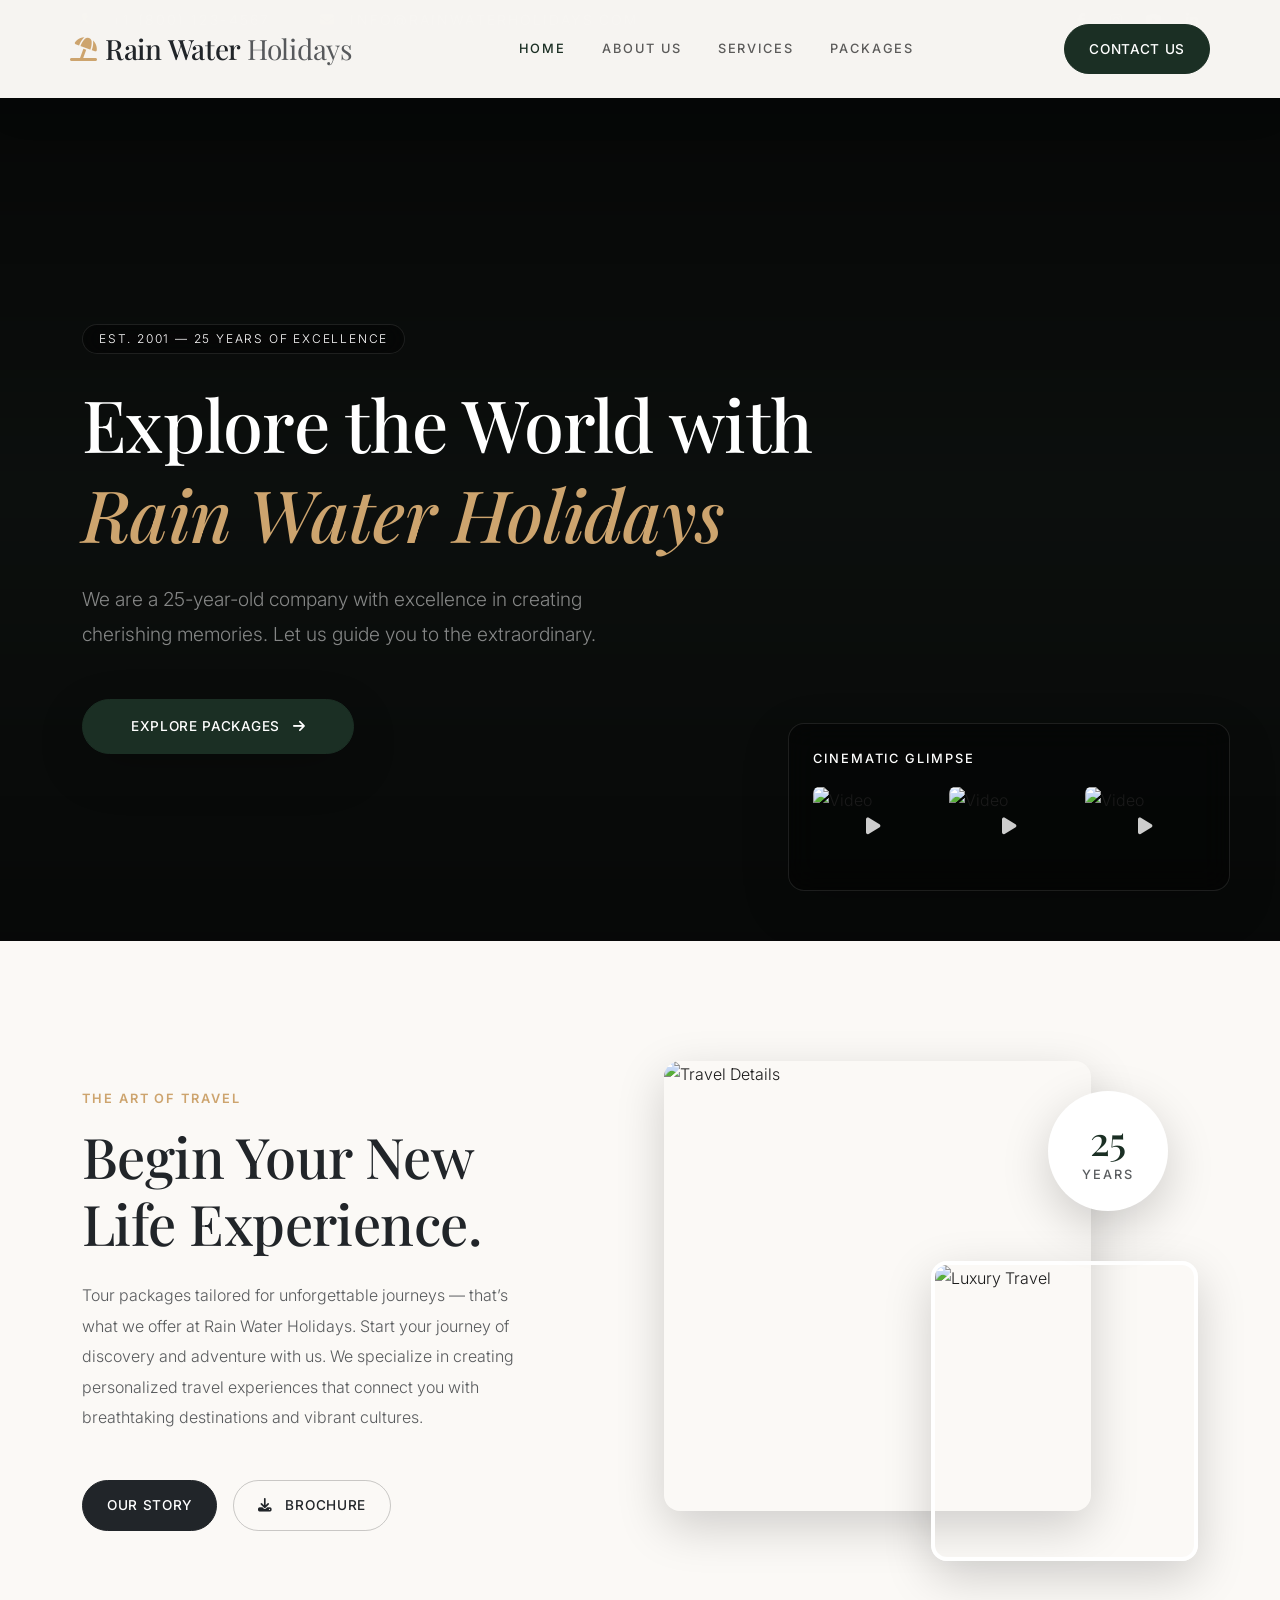
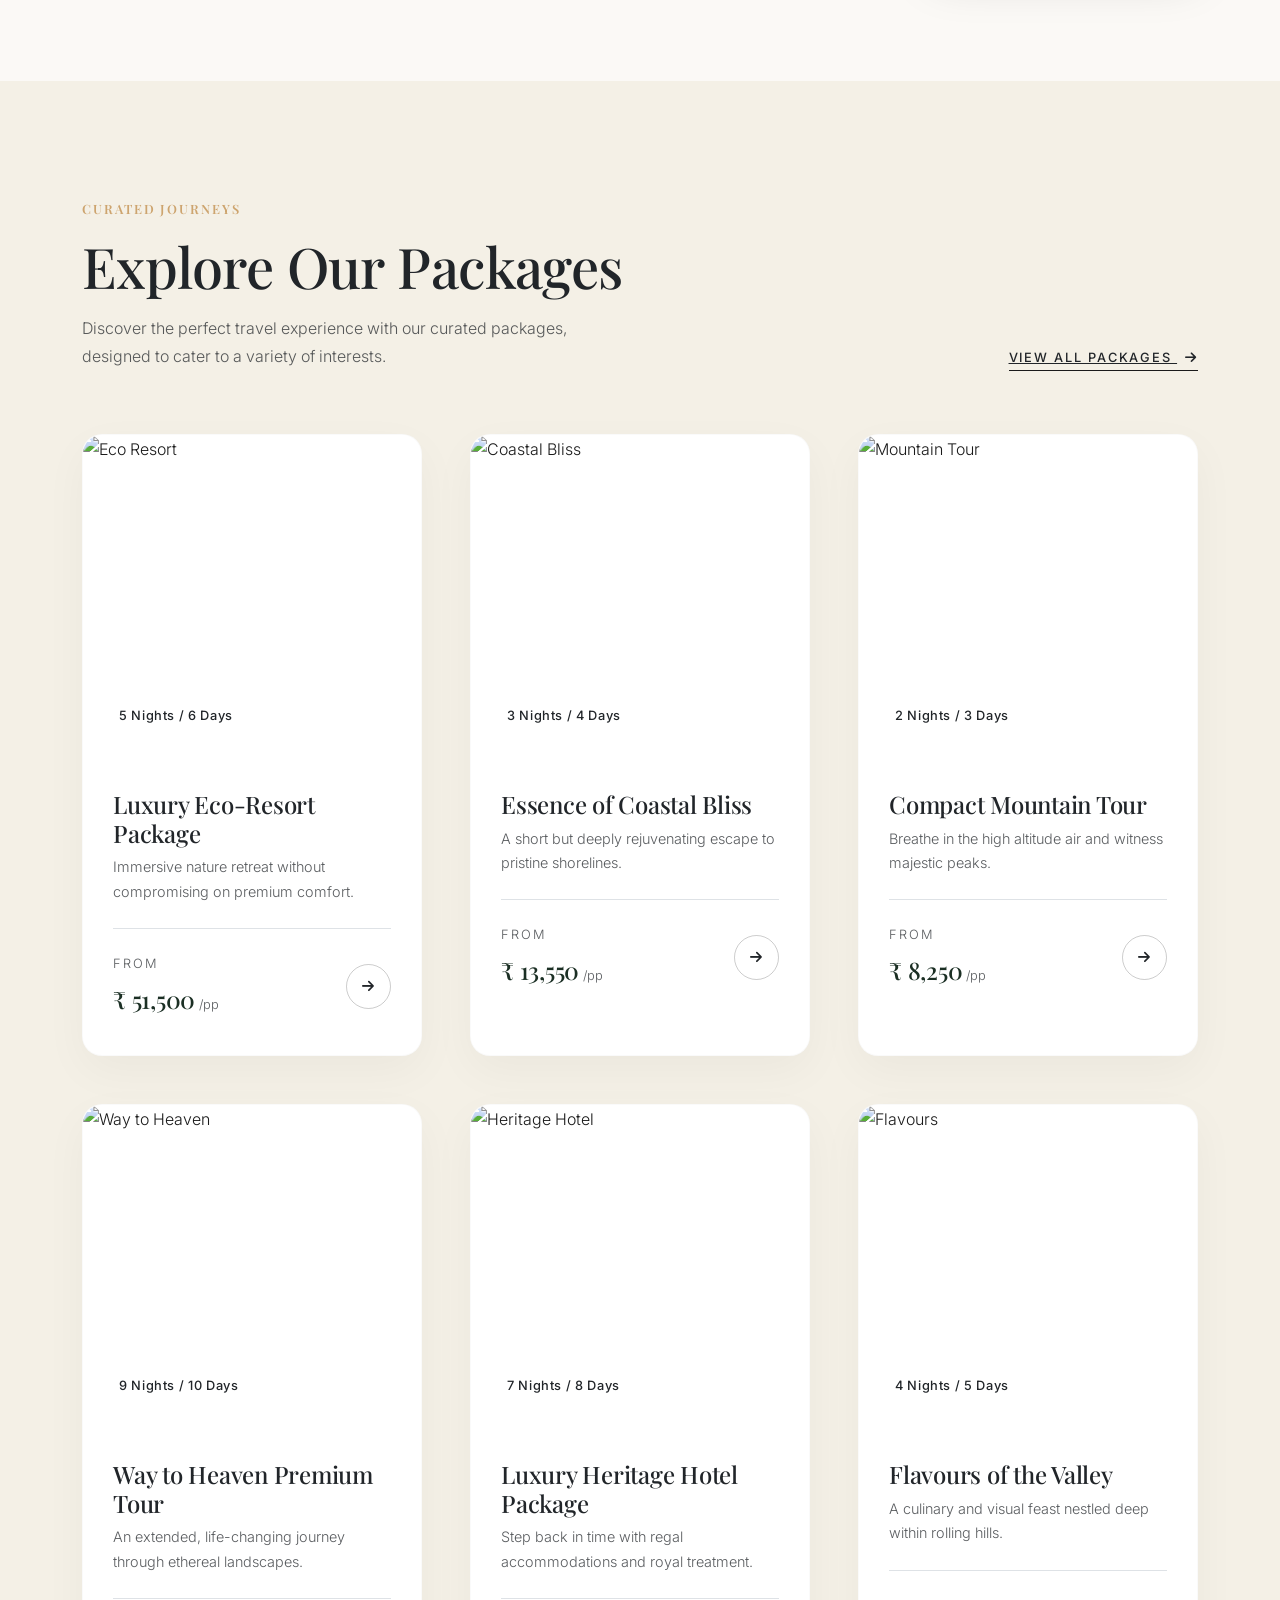
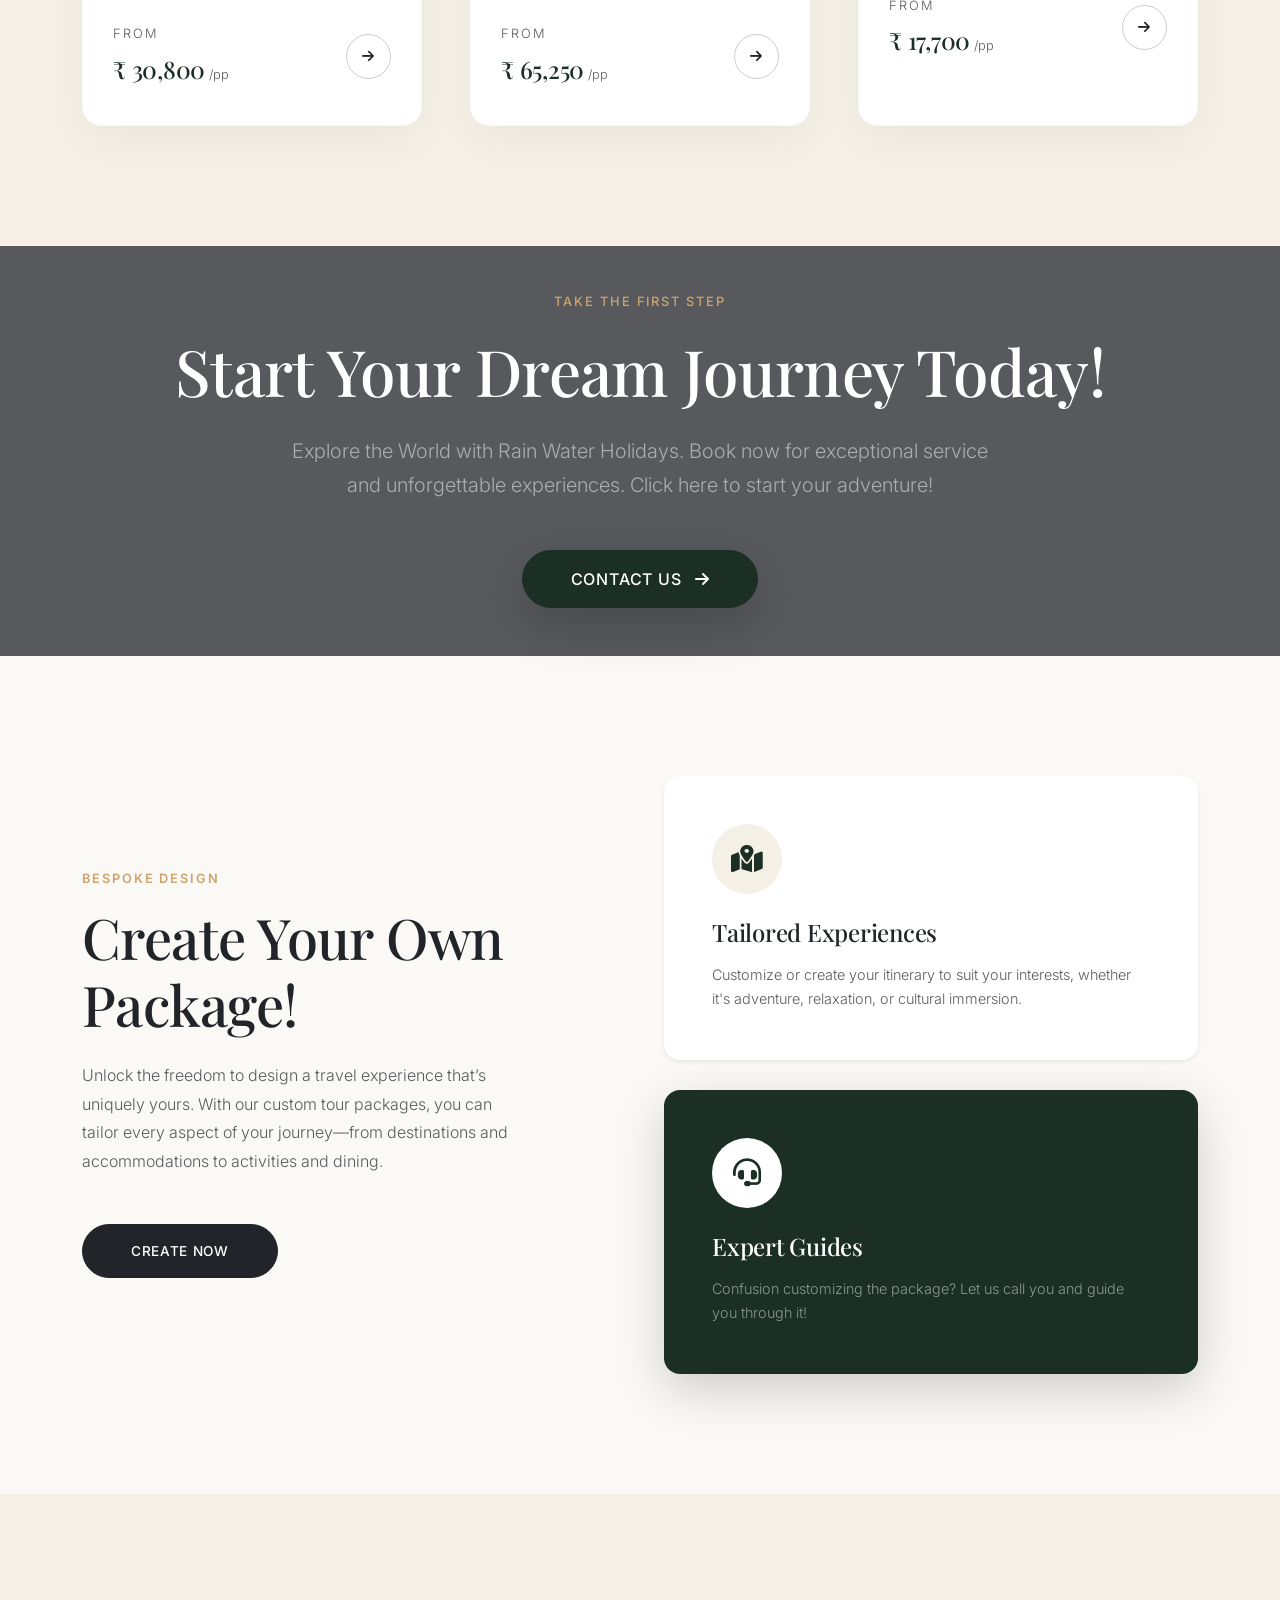
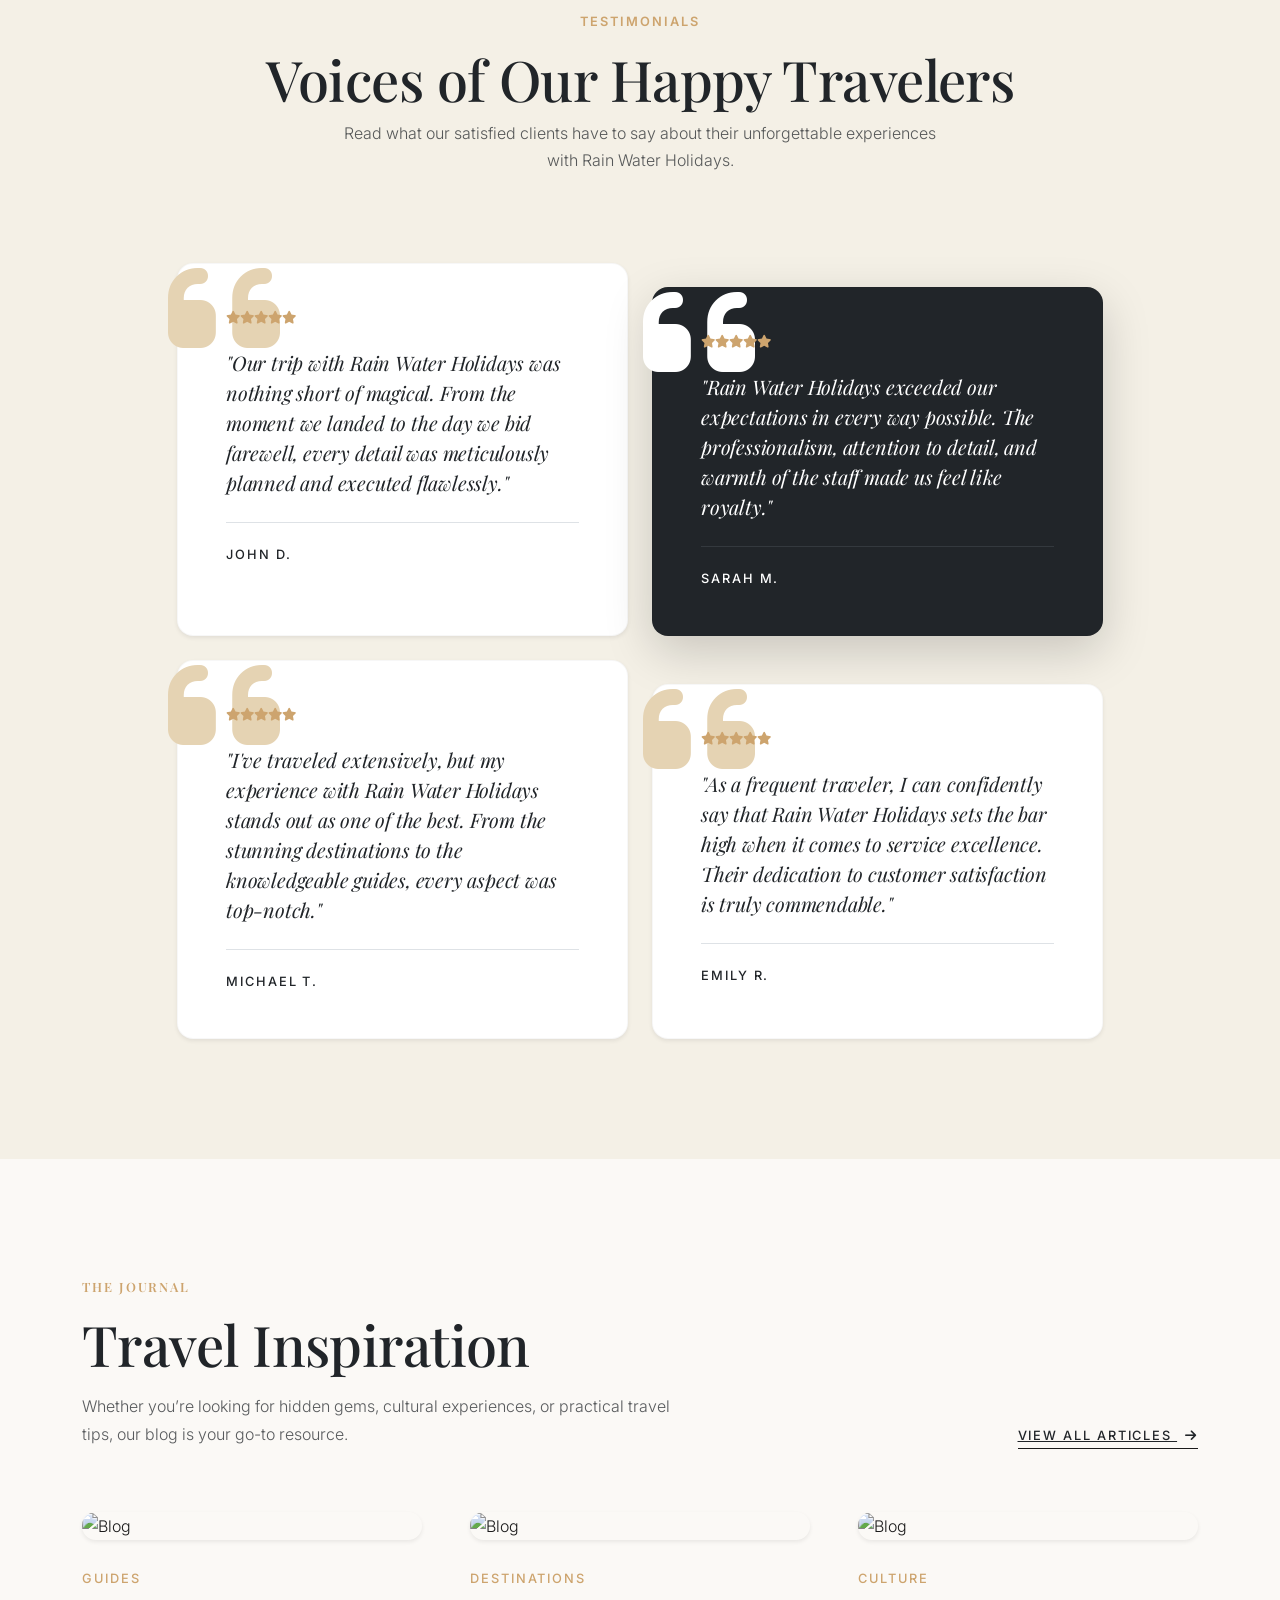
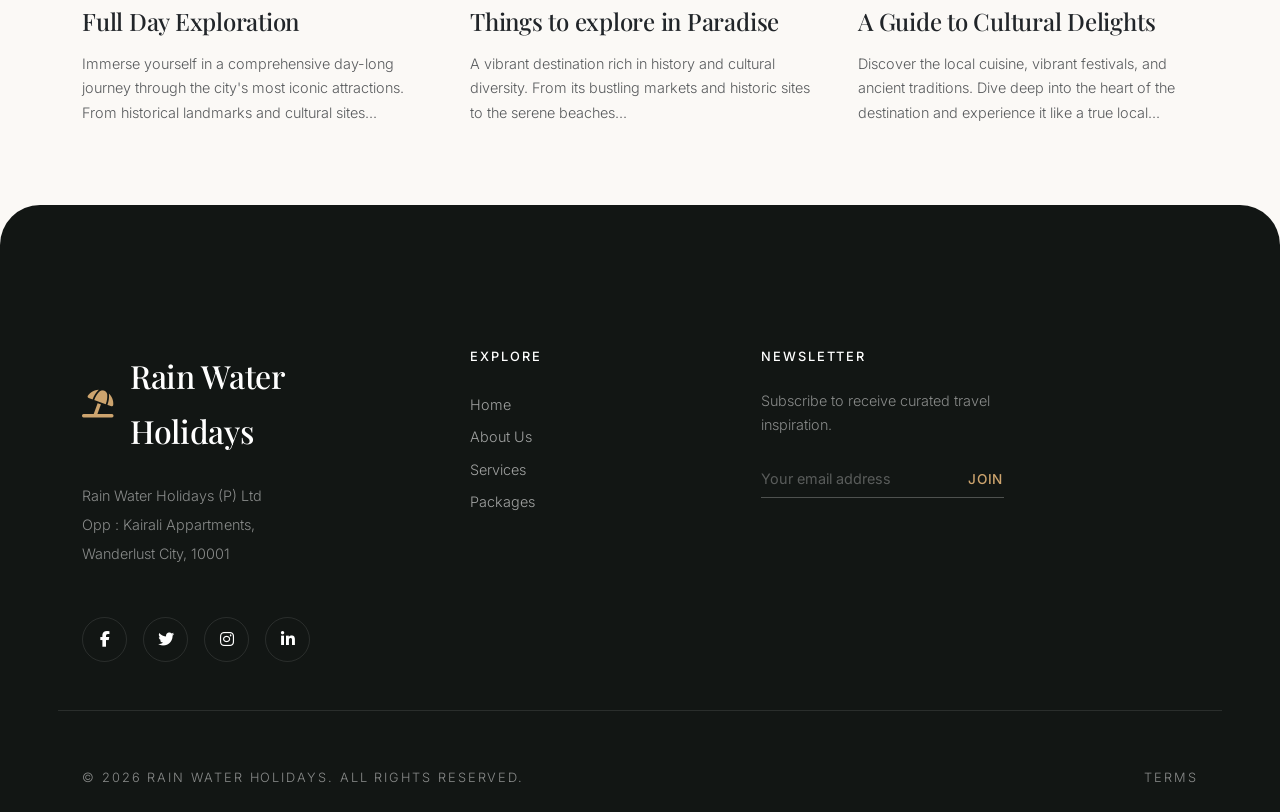
==== commit 4e1304ac: "Updated Rain Water Holidays UI" ====
--- a/index.html
+++ b/index.html
@@ -1,13 +1,16 @@
 <!DOCTYPE html>
 <html lang="en">
+
 <head>
     <meta charset="UTF-8">
     <meta name="viewport" content="width=device-width, initial-scale=1.0">
-    <title>Rain Water Holidays | Your Trusted Travel Partner</title>
+    <title>Rain Water Holidays | Premium Travel Experiences</title>
     <!-- Google Fonts -->
     <link rel="preconnect" href="https://fonts.googleapis.com">
     <link rel="preconnect" href="https://fonts.gstatic.com" crossorigin>
-    <link href="https://fonts.googleapis.com/css2?family=Outfit:wght@300;400;500;600;700;800&display=swap" rel="stylesheet">
+    <link
+        href="https://fonts.googleapis.com/css2?family=Inter:wght@300;400;500;600&family=Playfair+Display:ital,wght@0,400;0,500;0,600;0,700;1,400;1,500&display=swap"
+        rel="stylesheet">
     <!-- Bootstrap 5 CSS -->
     <link href="https://cdn.jsdelivr.net/npm/bootstrap@5.3.0/dist/css/bootstrap.min.css" rel="stylesheet">
     <!-- FontAwesome -->
@@ -15,505 +18,602 @@
     <!-- Custom CSS -->
     <link rel="stylesheet" href="style.css">
 </head>
-<body>
-    <!-- Top Bar (Optional, like Coastline) -->
-    <div class="bg-primary text-white py-2 d-none d-lg-block">
+
+<body class="bg-cream">
+
+    <!-- Top Bar -->
+    <div class="top-bar py-2 d-none d-lg-block">
         <div class="container d-flex justify-content-between align-items-center">
-            <div class="small">
-                <i class="fa-solid fa-phone me-2"></i> +1 (800) 123-4567 | <i class="fa-solid fa-envelope ms-3 me-2"></i> info@rainwaterholidays.com
-            </div>
-            <div class="social-links small">
-                <a href="#" class="text-white me-3"><i class="fa-brands fa-facebook-f"></i></a>
-                <a href="#" class="text-white me-3"><i class="fa-brands fa-instagram"></i></a>
-                <a href="#" class="text-white me-3"><i class="fa-brands fa-youtube"></i></a>
-                <a href="#" class="text-white"><i class="fa-brands fa-linkedin-in"></i></a>
+            <div class="small fw-light tracking-wider text-uppercase font-body">
+                <i class="fa-solid fa-phone text-accent me-2"></i> +1 (800) 123-4567
+                <span class="mx-3 opacity-25">|</span>
+                <i class="fa-solid fa-envelope text-accent me-2"></i> info@rainwaterholidays.com
+            </div>
+            <div class="social-links d-flex gap-4 small">
+                <a href="#"><i class="fa-brands fa-facebook-f"></i></a>
+                <a href="#"><i class="fa-brands fa-instagram"></i></a>
+                <a href="#"><i class="fa-brands fa-youtube"></i></a>
+                <a href="#"><i class="fa-brands fa-linkedin-in"></i></a>
             </div>
         </div>
     </div>
 
     <!-- Header -->
-    <nav class="navbar navbar-expand-lg navbar-light bg-white sticky-top shadow-sm transition-all" id="main-navbar">
-        <div class="container">
-            <a class="navbar-brand text-primary fw-bold fs-3 d-flex align-items-center" href="index.html">
-                <i class="fa-solid fa-umbrella-beach me-2"></i>
-                <span>Rain Water <span class="text-dark">Holidays</span></span>
+    <nav class="navbar navbar-expand-lg fixed-top transition-all" id="main-navbar">
+        <div class="container px-4 px-lg-0">
+            <a class="navbar-brand d-flex align-items-center" href="index.html">
+                <i class="fa-solid fa-umbrella-beach text-accent me-2 fs-4"></i>
+                <span class="font-heading text-dark fs-3 fw-medium">Rain Water <span
+                        class="fw-light text-muted">Holidays</span></span>
             </a>
-            <button class="navbar-toggler border-0 shadow-none" type="button" data-bs-toggle="collapse" data-bs-target="#navbarNav" aria-controls="navbarNav" aria-expanded="false" aria-label="Toggle navigation">
-                <i class="fa-solid fa-bars fs-4 text-primary"></i>
+            <button class="navbar-toggler border-0 shadow-none" type="button" data-bs-toggle="collapse"
+                data-bs-target="#navbarNav" aria-controls="navbarNav" aria-expanded="false"
+                aria-label="Toggle navigation">
+                <i class="fa-solid fa-bars fs-4 text-dark"></i>
             </button>
             <div class="collapse navbar-collapse" id="navbarNav">
-                <ul class="navbar-nav ms-auto fw-medium align-items-center">
+                <ul
+                    class="navbar-nav mx-auto align-items-center font-body fw-medium text-uppercase tracking-wider fs-8">
                     <li class="nav-item"><a class="nav-link active" href="index.html">Home</a></li>
                     <li class="nav-item"><a class="nav-link" href="about-us.html">About Us</a></li>
                     <li class="nav-item"><a class="nav-link" href="services.html">Services</a></li>
                     <li class="nav-item"><a class="nav-link" href="packages.html">Packages</a></li>
-                    <!-- <li class="nav-item dropdown">
-                        <a class="nav-link dropdown-toggle" href="#" id="packagesDropdown" role="button" data-bs-toggle="dropdown" aria-expanded="false">
-                            Packages
-                        </a>
-                        <ul class="dropdown-menu border-0 shadow-sm" aria-labelledby="packagesDropdown">
-                            <li><a class="dropdown-item" href="packages.html">General Packages</a></li>
-                            <li><a class="dropdown-item" href="custom-package.html">Custom Itinerary</a></li>
-                            <li><a class="dropdown-item" href="packages.html">Student Packages</a></li>
-                        </ul>
-                    </li> -->
-                    <li class="nav-item"><a class="nav-link" href="contact-us.html">Contact Us</a></li>
-                    <!-- <li class="nav-item dropdown">
-                        <a class="nav-link dropdown-toggle" href="#" id="moreDropdown" role="button" data-bs-toggle="dropdown" aria-expanded="false">
-                            More
-                        </a>
-                        <ul class="dropdown-menu border-0 shadow-sm" aria-labelledby="moreDropdown">
-                            <li><a class="dropdown-item" href="#">Blogs</a></li>
-                            <li><a class="dropdown-item" href="about-us.html#gallery">Gallery</a></li>
-                            <li><a class="dropdown-item" href="#">Cart</a></li>
-                        </ul>
-                    </li>
-                    <li class="nav-item ms-lg-3"><a class="nav-link text-primary fw-bold" href="#"><i class="fa-solid fa-user me-1"></i> Login</a></li> -->
                 </ul>
+                <div class="d-none d-lg-flex align-items-center">
+                    <a href="contact-us.html" class="btn btn-primary btn-luxury rounded-pill px-4">Contact Us</a>
+                </div>
             </div>
         </div>
     </nav>
 
     <!-- Hero Section -->
-    <section class="hero position-relative d-flex align-items-center" style="background: url('https://images.unsplash.com/photo-1507525428034-b723cf961d3e?auto=format&fit=crop&w=1920&q=80') center/cover no-repeat; height: 80vh; min-height: 500px;">
-        <div class="hero-overlay position-absolute top-0 start-0 w-100 h-100" style="background: rgba(0,0,0,0.4);"></div>
-        <div class="container position-relative z-index-2 text-white">
-            <div class="row">
-                <div class="col-lg-8">
-                    <h1 class="display-3 fw-bold mb-4 slide-up">Explore the World with<br><span class="text-info">Rain Water Holidays</span></h1>
-                    <p class="lead mb-5 slide-up-delay fs-4 fw-light">25 years old company with excellence in creating cherishing memories.</p>
-                    <div class="d-flex gap-3 slide-up-delay-2">
-                        <a href="packages.html" class="btn btn-primary btn-lg rounded-pill px-4 fw-semibold shadow">Explore Packages</a>
+    <section class="hero position-relative">
+        <!-- Cinematic Image Background -->
+        <div class="hero-bg"
+            style="background-image: url('https://images.unsplash.com/photo-1499678329028-101435549a4e?auto=format&fit=crop&w=1920&q=80');">
+        </div>
+        <div class="hero-gradient"></div>
+
+        <div class="container h-100 position-relative z-index-2">
+            <div class="row h-100 align-items-center">
+                <div class="col-lg-8 pt-5 mt-5">
+                    <span
+                        class="badge bg-glass-dark text-white fw-light tracking-wider rounded-pill px-3 py-2 mb-4 slide-up">EST.
+                        2001 &mdash; 25 YEARS OF EXCELLENCE</span>
+                    <h1 class="display-2 font-heading fw-medium text-white mb-4 slide-up-delay lh-sm">Explore the World
+                        with <br><span class="text-accent fst-italic">Rain Water Holidays</span></h1>
+                    <p class="lead mb-5 slide-up-delay-2 fw-light text-white-50 w-75"
+                        style="font-size: 1.2rem; line-height: 1.8;">We are a 25-year-old company with excellence in
+                        creating cherishing memories. Let us guide you to the extraordinary.</p>
+                    <div class="d-flex gap-4 slide-up-delay-3 align-items-center">
+                        <a href="packages.html"
+                            class="btn btn-primary btn-luxury rounded-pill px-5 py-3 shadow-lg">Explore Packages <i
+                                class="fa-solid fa-arrow-right ms-2"></i></a>
+                    </div>
+                </div>
+            </div>
+        </div>
+
+        <!-- Overlapping Video Glimpse Widget -->
+        <div class="hero-glimpse d-none d-lg-block slide-up-delay-3">
+            <div class="bg-glass-dark p-4 rounded-4 shadow-lg border border-white border-opacity-10">
+                <p class="text-white font-body fs-8 tracking-wider text-uppercase mb-3 fw-medium">Cinematic Glimpse</p>
+                <div class="d-flex gap-3">
+                    <div class="video-thumb rounded-3 overflow-hidden position-relative">
+                        <img src="https://images.unsplash.com/photo-1652820330085-82a0c2b88d78?fm=jpg&q=60&w=300&auto=format&fit=crop"
+                            alt="Video">
+                        <div class="play-icon"><i class="fa-solid fa-play"></i></div>
+                    </div>
+                    <div class="video-thumb rounded-3 overflow-hidden position-relative">
+                        <img src="https://images.unsplash.com/photo-1476514525535-07fb3b4ae5f1?auto=format&fit=crop&w=300&q=80"
+                            alt="Video">
+                        <div class="play-icon"><i class="fa-solid fa-play"></i></div>
+                    </div>
+                    <div class="video-thumb rounded-3 overflow-hidden position-relative">
+                        <img src="https://images.unsplash.com/photo-1506197603052-3cc9c3a201bd?auto=format&fit=crop&w=300&q=80"
+                            alt="Video">
+                        <div class="play-icon"><i class="fa-solid fa-play"></i></div>
                     </div>
                 </div>
             </div>
         </div>
     </section>
 
-    <!-- Glimpse Section (Video Thumbnails like Coastline) -->
-    <section class="py-5 bg-light">
+    <!-- Editorial Intro / About Snippet -->
+    <section class="section-padding bg-cream">
         <div class="container">
+            <div class="row justify-content-between align-items-center g-5">
+                <div class="col-lg-5">
+                    <h6 class="text-accent tracking-wider mb-3 fs-8 fw-semibold text-uppercase font-body">The Art of
+                        Travel</h6>
+                    <h2 class="display-4 font-heading fw-medium text-dark mb-4">Begin Your New<br>Life Experience.</h2>
+                    <p class="text-muted fs-6 fw-light mb-5" style="line-height: 1.9;">
+                        Tour packages tailored for unforgettable journeys — that’s what we offer at Rain Water Holidays.
+                        Start your journey of discovery and adventure with us. We specialize in creating personalized
+                        travel experiences that connect you with breathtaking destinations and vibrant cultures.
+                    </p>
+                    <div class="d-flex gap-3">
+                        <a href="about-us.html" class="btn btn-dark btn-luxury rounded-pill px-4">Our Story</a>
+                        <a href="#" class="btn btn-outline-dark btn-luxury rounded-pill px-4"><i
+                                class="fa-solid fa-download me-2"></i> Brochure</a>
+                    </div>
+                </div>
+                <div class="col-lg-6 position-relative">
+                    <div class="image-composition">
+                        <img src="https://images.unsplash.com/photo-1544644181-1484b3fdfc62?auto=format&fit=crop&w=600&q=80"
+                            alt="Travel Details" class="img-main rounded-4 shadow-lg">
+                        <img src="https://images.unsplash.com/photo-1474452926969-af7bfdb9ca39?fm=jpg&q=60&w=3000&auto=format&fit=crop&ixlib=rb-4.1.0&ixid=M3wxMjA3fDB8MHxwaG90by1wYWdlfHx8fGVufDB8fHx8fA%3D%3D"
+                            alt="Luxury Travel" class="img-accent rounded-4 shadow-lg border border-4 border-white">
+                        <div
+                            class="experience-badge bg-white rounded-circle shadow-lg d-flex flex-column justify-content-center align-items-center text-center">
+                            <span class="font-heading display-6 fw-medium text-primary">25</span>
+                            <span class="font-body fs-8 tracking-wider text-uppercase fw-medium text-muted">Years</span>
+                        </div>
+                    </div>
+                </div>
+            </div>
+        </div>
+    </section>
+
+    <!-- Curated Packages / Dribbble Style Horizontal Scroll or Grid -->
+    <section class="section-padding bg-beige">
+        <div class="container">
+            <div class="d-flex flex-column flex-md-row justify-content-between align-items-md-end mb-5 pb-3">
+                <div class="mb-4 mb-md-0">
+                    <h6 class="text-accent tracking-wider mb-3 fs-8 fw-semibold text-uppercase">Curated Journeys</h6>
+                    <h2 class="display-4 font-heading fw-medium text-dark mb-0">Explore Our Packages</h2>
+                    <p class="text-muted fw-light mt-3 mb-0" style="max-width: 500px;">Discover the perfect travel
+                        experience with our curated packages, designed to cater to a variety of interests.</p>
+                </div>
+                <div>
+                    <a href="packages.html"
+                        class="link-luxury text-dark fw-medium text-uppercase tracking-wider fs-8">View All Packages <i
+                            class="fa-solid fa-arrow-right ms-2"></i></a>
+                </div>
+            </div>
+
+            <div class="row g-5">
+                <!-- Package 1 -->
+                <div class="col-lg-4 col-md-6">
+                    <div class="luxury-package-card h-100">
+                        <div class="card-img-wrapper">
+                            <img src="https://images.unsplash.com/photo-1593693397690-362cb9666fc2?auto=format&fit=crop&w=800&q=80"
+                                alt="Eco Resort">
+                            <div class="duration-badge bg-glass-light text-dark fw-medium">5 Nights / 6 Days</div>
+                        </div>
+                        <div class="card-content">
+                            <h4 class="font-heading fw-medium text-dark mb-2">Luxury Eco-Resort Package</h4>
+                            <p class="text-muted fs-7 fw-light mb-4">Immersive nature retreat without compromising on
+                                premium comfort.</p>
+                            <div class="d-flex justify-content-between align-items-center border-top pt-4">
+                                <div>
+                                    <span
+                                        class="font-body fs-8 text-uppercase tracking-wider text-muted d-block mb-1">From</span>
+                                    <span class="font-heading fs-4 fw-medium text-primary">₹ 51,500</span> <span
+                                        class="fs-8 fw-light text-muted">/pp</span>
+                                </div>
+                                <a href="#" class="btn btn-outline-dark rounded-circle btn-icon"><i
+                                        class="fa-solid fa-arrow-right"></i></a>
+                            </div>
+                        </div>
+                    </div>
+                </div>
+                <!-- Package 2 -->
+                <div class="col-lg-4 col-md-6">
+                    <div class="luxury-package-card h-100">
+                        <div class="card-img-wrapper">
+                            <img src="https://images.unsplash.com/photo-1520250497591-112f2f40a3f4?auto=format&fit=crop&w=800&q=80"
+                                alt="Coastal Bliss">
+                            <div class="duration-badge bg-glass-light text-dark fw-medium">3 Nights / 4 Days</div>
+                        </div>
+                        <div class="card-content">
+                            <h4 class="font-heading fw-medium text-dark mb-2">Essence of Coastal Bliss</h4>
+                            <p class="text-muted fs-7 fw-light mb-4">A short but deeply rejuvenating escape to pristine
+                                shorelines.</p>
+                            <div class="d-flex justify-content-between align-items-center border-top pt-4">
+                                <div>
+                                    <span
+                                        class="font-body fs-8 text-uppercase tracking-wider text-muted d-block mb-1">From</span>
+                                    <span class="font-heading fs-4 fw-medium text-primary">₹ 13,550</span> <span
+                                        class="fs-8 fw-light text-muted">/pp</span>
+                                </div>
+                                <a href="#" class="btn btn-outline-dark rounded-circle btn-icon"><i
+                                        class="fa-solid fa-arrow-right"></i></a>
+                            </div>
+                        </div>
+                    </div>
+                </div>
+                <!-- Package 3 -->
+                <div class="col-lg-4 col-md-6">
+                    <div class="luxury-package-card h-100">
+                        <div class="card-img-wrapper">
+                            <img src="https://images.unsplash.com/photo-1602216056096-3b40cc0c9944?auto=format&fit=crop&w=800&q=80"
+                                alt="Mountain Tour">
+                            <div class="duration-badge bg-glass-light text-dark fw-medium">2 Nights / 3 Days</div>
+                        </div>
+                        <div class="card-content">
+                            <h4 class="font-heading fw-medium text-dark mb-2">Compact Mountain Tour</h4>
+                            <p class="text-muted fs-7 fw-light mb-4">Breathe in the high altitude air and witness
+                                majestic peaks.</p>
+                            <div class="d-flex justify-content-between align-items-center border-top pt-4">
+                                <div>
+                                    <span
+                                        class="font-body fs-8 text-uppercase tracking-wider text-muted d-block mb-1">From</span>
+                                    <span class="font-heading fs-4 fw-medium text-primary">₹ 8,250</span> <span
+                                        class="fs-8 fw-light text-muted">/pp</span>
+                                </div>
+                                <a href="#" class="btn btn-outline-dark rounded-circle btn-icon"><i
+                                        class="fa-solid fa-arrow-right"></i></a>
+                            </div>
+                        </div>
+                    </div>
+                </div>
+                <!-- Package 4 -->
+                <div class="col-lg-4 col-md-6">
+                    <div class="luxury-package-card h-100">
+                        <div class="card-img-wrapper">
+                            <img src="https://images.unsplash.com/photo-1514282401047-d79a71a590e8?auto=format&fit=crop&w=800&q=80"
+                                alt="Way to Heaven">
+                            <div class="duration-badge bg-glass-light text-dark fw-medium">9 Nights / 10 Days</div>
+                        </div>
+                        <div class="card-content">
+                            <h4 class="font-heading fw-medium text-dark mb-2">Way to Heaven Premium Tour</h4>
+                            <p class="text-muted fs-7 fw-light mb-4">An extended, life-changing journey through ethereal
+                                landscapes.</p>
+                            <div class="d-flex justify-content-between align-items-center border-top pt-4">
+                                <div>
+                                    <span
+                                        class="font-body fs-8 text-uppercase tracking-wider text-muted d-block mb-1">From</span>
+                                    <span class="font-heading fs-4 fw-medium text-primary">₹ 30,800</span> <span
+                                        class="fs-8 fw-light text-muted">/pp</span>
+                                </div>
+                                <a href="#" class="btn btn-outline-dark rounded-circle btn-icon"><i
+                                        class="fa-solid fa-arrow-right"></i></a>
+                            </div>
+                        </div>
+                    </div>
+                </div>
+                <!-- Package 5 -->
+                <div class="col-lg-4 col-md-6">
+                    <div class="luxury-package-card h-100">
+                        <div class="card-img-wrapper">
+                            <img src="https://images.unsplash.com/photo-1585123388867-3bfe6dd4bdbf?auto=format&fit=crop&w=800&q=80"
+                                alt="Heritage Hotel">
+                            <div class="duration-badge bg-glass-light text-dark fw-medium">7 Nights / 8 Days</div>
+                        </div>
+                        <div class="card-content">
+                            <h4 class="font-heading fw-medium text-dark mb-2">Luxury Heritage Hotel Package</h4>
+                            <p class="text-muted fs-7 fw-light mb-4">Step back in time with regal accommodations and
+                                royal treatment.</p>
+                            <div class="d-flex justify-content-between align-items-center border-top pt-4">
+                                <div>
+                                    <span
+                                        class="font-body fs-8 text-uppercase tracking-wider text-muted d-block mb-1">From</span>
+                                    <span class="font-heading fs-4 fw-medium text-primary">₹ 65,250</span> <span
+                                        class="fs-8 fw-light text-muted">/pp</span>
+                                </div>
+                                <a href="#" class="btn btn-outline-dark rounded-circle btn-icon"><i
+                                        class="fa-solid fa-arrow-right"></i></a>
+                            </div>
+                        </div>
+                    </div>
+                </div>
+                <!-- Package 6 -->
+                <div class="col-lg-4 col-md-6">
+                    <div class="luxury-package-card h-100">
+                        <div class="card-img-wrapper">
+                            <img src="https://images.unsplash.com/photo-1533240332313-0db49b459ad6?auto=format&fit=crop&w=800&q=80"
+                                alt="Flavours">
+                            <div class="duration-badge bg-glass-light text-dark fw-medium">4 Nights / 5 Days</div>
+                        </div>
+                        <div class="card-content">
+                            <h4 class="font-heading fw-medium text-dark mb-2">Flavours of the Valley</h4>
+                            <p class="text-muted fs-7 fw-light mb-4">A culinary and visual feast nestled deep within
+                                rolling hills.</p>
+                            <div class="d-flex justify-content-between align-items-center border-top pt-4">
+                                <div>
+                                    <span
+                                        class="font-body fs-8 text-uppercase tracking-wider text-muted d-block mb-1">From</span>
+                                    <span class="font-heading fs-4 fw-medium text-primary">₹ 17,700</span> <span
+                                        class="fs-8 fw-light text-muted">/pp</span>
+                                </div>
+                                <a href="#" class="btn btn-outline-dark rounded-circle btn-icon"><i
+                                        class="fa-solid fa-arrow-right"></i></a>
+                            </div>
+                        </div>
+                    </div>
+                </div>
+            </div>
+        </div>
+    </section>
+
+    <!-- Immersive CTA Section (Start Your Dream Journey) -->
+    <section class="immersive-cta position-relative d-flex align-items-center"
+        style="background: url('https://images.unsplash.com/photo-1506197603052-3cc9c3a201bd?auto=format&fit=crop&w=1920&q=80') center/cover fixed;">
+        <div class="position-absolute top-0 start-0 w-100 h-100 bg-dark opacity-75"></div>
+        <div class="container position-relative z-index-2 text-center text-white py-5">
+            <h6 class="text-accent tracking-wider mb-4 fs-8 fw-medium text-uppercase font-body">Take The First Step</h6>
+            <h2 class="display-3 font-heading fw-medium mb-4">Start Your Dream Journey Today!</h2>
+            <p class="fs-5 fw-light mx-auto mb-5 text-white-50" style="max-width: 700px;">Explore the World with Rain
+                Water Holidays. Book now for exceptional service and unforgettable experiences. Click here to start your
+                adventure!</p>
+            <a href="contact-us.html" class="btn btn-primary btn-luxury rounded-pill px-5 py-3 fs-6 shadow-lg">Contact
+                Us <i class="fa-solid fa-arrow-right ms-2"></i></a>
+        </div>
+    </section>
+
+    <!-- Create Your Own Package Bento Grid -->
+    <section class="section-padding bg-cream">
+        <div class="container">
+            <div class="row align-items-center g-5">
+                <div class="col-lg-5">
+                    <h6 class="text-accent tracking-wider mb-3 fs-8 fw-semibold text-uppercase font-body">Bespoke Design
+                    </h6>
+                    <h2 class="display-4 font-heading fw-medium text-dark mb-4">Create Your Own Package!</h2>
+                    <p class="text-muted fs-6 fw-light mb-5" style="line-height: 1.8;">
+                        Unlock the freedom to design a travel experience that’s uniquely yours. With our custom tour
+                        packages, you can tailor every aspect of your journey—from destinations and accommodations to
+                        activities and dining.
+                    </p>
+                    <a href="custom-package.html" class="btn btn-dark btn-luxury rounded-pill px-5 py-3">Create Now</a>
+                </div>
+                <div class="col-lg-6 offset-lg-1">
+                    <div class="bento-grid">
+                        <div class="bento-item bg-white p-5 rounded-4 shadow-sm">
+                            <div
+                                class="icon-box bg-beige text-primary rounded-circle d-flex align-items-center justify-content-center mb-4">
+                                <i class="fa-solid fa-map-location-dot fs-3"></i>
+                            </div>
+                            <h4 class="font-heading fw-medium text-dark mb-3">Tailored Experiences</h4>
+                            <p class="text-muted fw-light fs-7 mb-0">Customize or create your itinerary to suit your
+                                interests, whether it's adventure, relaxation, or cultural immersion.</p>
+                        </div>
+                        <div
+                            class="bento-item bg-primary text-white p-5 rounded-4 shadow-lg position-relative overflow-hidden">
+                            <div class="bg-pattern position-absolute top-0 start-0 w-100 h-100 opacity-10"></div>
+                            <div class="position-relative z-index-2">
+                                <div
+                                    class="icon-box bg-white text-primary rounded-circle d-flex align-items-center justify-content-center mb-4">
+                                    <i class="fa-solid fa-headset fs-3"></i>
+                                </div>
+                                <h4 class="font-heading fw-medium text-white mb-3">Expert Guides</h4>
+                                <p class="text-white-50 fw-light fs-7 mb-0">Confusion customizing the package? Let us
+                                    call you and guide you through it!</p>
+                            </div>
+                        </div>
+                    </div>
+                </div>
+            </div>
+        </div>
+    </section>
+
+    <!-- Testimonials Slider / Masonry -->
+    <section class="section-padding bg-beige position-relative overflow-hidden">
+        <div class="decorative-circle position-absolute bg-white rounded-circle opacity-50"></div>
+        <div class="container position-relative z-index-2">
+            <div class="text-center mb-5 pb-4">
+                <h6 class="text-accent tracking-wider mb-3 fs-8 fw-semibold text-uppercase font-body">Testimonials</h6>
+                <h2 class="display-4 font-heading fw-medium text-dark">Voices of Our Happy Travelers</h2>
+                <p class="text-muted fs-6 fw-light mx-auto" style="max-width: 600px;">Read what our satisfied clients
+                    have to say about their unforgettable experiences with Rain Water Holidays.</p>
+            </div>
+
             <div class="row g-4 justify-content-center">
-                <div class="col-md-3 col-6">
-                    <div class="position-relative rounded-3 overflow-hidden shadow-sm video-thumb">
-                        <img src="https://images.unsplash.com/photo-1652820330085-82a0c2b88d78?fm=jpg&q=60&w=3000&auto=format&fit=crop&ixlib=rb-4.1.0&ixid=M3wxMjA3fDB8MHxwaG90by1wYWdlfHx8fGVufDB8fHx8fA%3D%3D" alt="Video" class="w-100 object-fit-cover" style="height: 150px;">
-                        <div class="position-absolute top-50 start-50 translate-middle text-white fs-2"><i class="fa-regular fa-circle-play"></i></div>
-                    </div>
-                </div>
-                <div class="col-md-3 col-6">
-                    <div class="position-relative rounded-3 overflow-hidden shadow-sm video-thumb">
-                        <img src="https://images.unsplash.com/photo-1476514525535-07fb3b4ae5f1?auto=format&fit=crop&w=400&q=80" alt="Video" class="w-100 object-fit-cover" style="height: 150px;">
-                        <div class="position-absolute top-50 start-50 translate-middle text-white fs-2"><i class="fa-regular fa-circle-play"></i></div>
-                    </div>
-                </div>
-                <div class="col-md-3 col-6">
-                    <div class="position-relative rounded-3 overflow-hidden shadow-sm video-thumb">
-                        <img src="https://images.unsplash.com/photo-1506197603052-3cc9c3a201bd?auto=format&fit=crop&w=400&q=80" alt="Video" class="w-100 object-fit-cover" style="height: 150px;">
-                        <div class="position-absolute top-50 start-50 translate-middle text-white fs-2"><i class="fa-regular fa-circle-play"></i></div>
-                    </div>
-                </div>
-                <div class="col-md-3 col-6">
-                    <div class="position-relative rounded-3 overflow-hidden shadow-sm video-thumb">
-                        <img src="https://images.unsplash.com/photo-1499678329028-101435549a4e?auto=format&fit=crop&w=400&q=80" alt="Video" class="w-100 object-fit-cover" style="height: 150px;">
-                        <div class="position-absolute top-50 start-50 translate-middle text-white fs-2"><i class="fa-regular fa-circle-play"></i></div>
+                <!-- Testimonial 1 -->
+                <div class="col-lg-5 col-md-6">
+                    <div class="testimonial-card bg-white p-5 rounded-4 shadow-sm h-100 position-relative">
+                        <i class="fa-solid fa-quote-left quote-icon text-beige position-absolute"></i>
+                        <div class="d-flex text-accent fs-8 mb-4 position-relative z-index-2">
+                            <i class="fa-solid fa-star"></i><i class="fa-solid fa-star"></i><i
+                                class="fa-solid fa-star"></i><i class="fa-solid fa-star"></i><i
+                                class="fa-solid fa-star"></i>
+                        </div>
+                        <p class="font-heading fs-5 text-dark mb-4 fst-italic lh-base position-relative z-index-2">"Our
+                            trip with Rain Water Holidays was nothing short of magical. From the moment we landed to the
+                            day we bid farewell, every detail was meticulously planned and executed flawlessly."</p>
+                        <div class="border-top pt-4 mt-auto">
+                            <h6 class="fw-medium mb-0 text-dark font-body tracking-wider text-uppercase fs-8">John D.
+                            </h6>
+                        </div>
+                    </div>
+                </div>
+                <!-- Testimonial 2 -->
+                <div class="col-lg-5 col-md-6 mt-lg-5">
+                    <div class="testimonial-card bg-dark text-white p-5 rounded-4 shadow-lg h-100 position-relative">
+                        <i class="fa-solid fa-quote-left quote-icon text-white opacity-10 position-absolute"></i>
+                        <div class="d-flex text-accent fs-8 mb-4 position-relative z-index-2">
+                            <i class="fa-solid fa-star"></i><i class="fa-solid fa-star"></i><i
+                                class="fa-solid fa-star"></i><i class="fa-solid fa-star"></i><i
+                                class="fa-solid fa-star"></i>
+                        </div>
+                        <p class="font-heading fs-5 text-white mb-4 fst-italic lh-base position-relative z-index-2">
+                            "Rain Water Holidays exceeded our expectations in every way possible. The professionalism,
+                            attention to detail, and warmth of the staff made us feel like royalty."</p>
+                        <div class="border-top border-secondary border-opacity-25 pt-4 mt-auto">
+                            <h6 class="fw-medium mb-0 text-white font-body tracking-wider text-uppercase fs-8">Sarah M.
+                            </h6>
+                        </div>
+                    </div>
+                </div>
+                <!-- Testimonial 3 -->
+                <div class="col-lg-5 col-md-6">
+                    <div class="testimonial-card bg-white p-5 rounded-4 shadow-sm h-100 position-relative">
+                        <i class="fa-solid fa-quote-left quote-icon text-beige position-absolute"></i>
+                        <div class="d-flex text-accent fs-8 mb-4 position-relative z-index-2">
+                            <i class="fa-solid fa-star"></i><i class="fa-solid fa-star"></i><i
+                                class="fa-solid fa-star"></i><i class="fa-solid fa-star"></i><i
+                                class="fa-solid fa-star"></i>
+                        </div>
+                        <p class="font-heading fs-5 text-dark mb-4 fst-italic lh-base position-relative z-index-2">"I've
+                            traveled extensively, but my experience with Rain Water Holidays stands out as one of the
+                            best. From the stunning destinations to the knowledgeable guides, every aspect was
+                            top-notch."</p>
+                        <div class="border-top pt-4 mt-auto">
+                            <h6 class="fw-medium mb-0 text-dark font-body tracking-wider text-uppercase fs-8">Michael T.
+                            </h6>
+                        </div>
+                    </div>
+                </div>
+                <!-- Testimonial 4 -->
+                <div class="col-lg-5 col-md-6 mt-lg-5">
+                    <div class="testimonial-card bg-white p-5 rounded-4 shadow-sm h-100 position-relative">
+                        <i class="fa-solid fa-quote-left quote-icon text-beige position-absolute"></i>
+                        <div class="d-flex text-accent fs-8 mb-4 position-relative z-index-2">
+                            <i class="fa-solid fa-star"></i><i class="fa-solid fa-star"></i><i
+                                class="fa-solid fa-star"></i><i class="fa-solid fa-star"></i><i
+                                class="fa-solid fa-star"></i>
+                        </div>
+                        <p class="font-heading fs-5 text-dark mb-4 fst-italic lh-base position-relative z-index-2">"As a
+                            frequent traveler, I can confidently say that Rain Water Holidays sets the bar high when it
+                            comes to service excellence. Their dedication to customer satisfaction is truly
+                            commendable."</p>
+                        <div class="border-top pt-4 mt-auto">
+                            <h6 class="fw-medium mb-0 text-dark font-body tracking-wider text-uppercase fs-8">Emily R.
+                            </h6>
+                        </div>
                     </div>
                 </div>
             </div>
         </div>
     </section>
 
-    <!-- Begin Your New Life Experience (About Snippet) -->
-    <section class="py-5">
-        <div class="container py-4 text-center">
-            <h2 class="display-5 fw-bold mb-4 text-dark">Begin Your New Life Experience</h2>
-            <p class="text-muted fs-5 mx-auto" style="max-width: 800px;">
-                Tour packages tailored for unforgettable journeys — that’s what we offer at Rain Water Holidays. Start your journey of discovery and adventure with us. We specialize in creating personalized travel experiences that connect you with breathtaking destinations and vibrant cultures. Ready to learn more about who we are and what we do?
-            </p>
-            <div class="mt-4 d-flex justify-content-center gap-3">
-                <a href="about-us.html" class="btn btn-outline-primary rounded-pill px-4 py-2 fw-medium">About Us</a>
-                <a href="#" class="btn btn-outline-dark rounded-pill px-4 py-2 fw-medium"><i class="fa-solid fa-download me-2"></i>Our brochure</a>
+    <!-- Blogs / Journal Section -->
+    <section class="section-padding bg-cream">
+        <div class="container">
+            <div class="d-flex flex-column flex-md-row justify-content-between align-items-md-end mb-5 pb-3">
+                <div class="mb-4 mb-md-0">
+                    <h6 class="text-accent tracking-wider mb-3 fs-8 fw-semibold text-uppercase">The Journal</h6>
+                    <h2 class="display-4 font-heading fw-medium text-dark mb-0">Travel Inspiration</h2>
+                    <p class="text-muted fw-light mt-3 mb-0" style="max-width: 600px;">Whether you’re looking for hidden
+                        gems, cultural experiences, or practical travel tips, our blog is your go-to resource.</p>
+                </div>
+                <div>
+                    <a href="#" class="link-luxury text-dark fw-medium text-uppercase tracking-wider fs-8">View All
+                        Articles <i class="fa-solid fa-arrow-right ms-2"></i></a>
+                </div>
+            </div>
+
+            <div class="row g-5">
+                <div class="col-lg-4 col-md-6">
+                    <div class="blog-card group cursor-pointer">
+                        <div class="blog-img-wrapper rounded-4 overflow-hidden mb-4 shadow-sm position-relative">
+                            <img src="https://images.unsplash.com/photo-1601572653358-4432dd6021f2?fm=jpg&q=60&w=600&auto=format&fit=crop"
+                                alt="Blog" class="w-100 object-fit-cover transition-all" style="height: 300px;">
+                        </div>
+                        <div class="blog-meta mb-3">
+                            <span class="text-accent fs-8 tracking-wider text-uppercase fw-medium">Guides</span>
+                        </div>
+                        <h4 class="font-heading fw-medium text-dark mb-3 blog-title transition-all">Full Day Exploration
+                        </h4>
+                        <p class="text-muted fw-light fs-7 mb-0">Immerse yourself in a comprehensive day-long journey
+                            through the city's most iconic attractions. From historical landmarks and cultural sites...
+                        </p>
+                    </div>
+                </div>
+                <div class="col-lg-4 col-md-6">
+                    <div class="blog-card group cursor-pointer">
+                        <div class="blog-img-wrapper rounded-4 overflow-hidden mb-4 shadow-sm position-relative">
+                            <img src="https://images.unsplash.com/photo-1600880292203-757bb62b4baf?auto=format&fit=crop&w=600&q=80"
+                                alt="Blog" class="w-100 object-fit-cover transition-all" style="height: 300px;">
+                        </div>
+                        <div class="blog-meta mb-3">
+                            <span class="text-accent fs-8 tracking-wider text-uppercase fw-medium">Destinations</span>
+                        </div>
+                        <h4 class="font-heading fw-medium text-dark mb-3 blog-title transition-all">Things to explore in
+                            Paradise</h4>
+                        <p class="text-muted fw-light fs-7 mb-0">A vibrant destination rich in history and cultural
+                            diversity. From its bustling markets and historic sites to the serene beaches...</p>
+                    </div>
+                </div>
+                <div class="col-lg-4 col-md-6">
+                    <div class="blog-card group cursor-pointer">
+                        <div class="blog-img-wrapper rounded-4 overflow-hidden mb-4 shadow-sm position-relative">
+                            <img src="https://images.unsplash.com/photo-1499678329028-101435549a4e?auto=format&fit=crop&w=600&q=80"
+                                alt="Blog" class="w-100 object-fit-cover transition-all" style="height: 300px;">
+                        </div>
+                        <div class="blog-meta mb-3">
+                            <span class="text-accent fs-8 tracking-wider text-uppercase fw-medium">Culture</span>
+                        </div>
+                        <h4 class="font-heading fw-medium text-dark mb-3 blog-title transition-all">A Guide to Cultural
+                            Delights</h4>
+                        <p class="text-muted fw-light fs-7 mb-0">Discover the local cuisine, vibrant festivals, and
+                            ancient traditions. Dive deep into the heart of the destination and experience it like a
+                            true local...</p>
+                    </div>
+                </div>
             </div>
         </div>
     </section>
 
-    <!-- Start Your Dream Journey Today (Contact CTA Banner) -->
-    <section class="py-5 bg-primary text-white text-center position-relative" style="background-image: linear-gradient(rgba(13, 110, 253, 0.9), rgba(13, 110, 253, 0.9)), url('https://images.unsplash.com/photo-1512343879784-a960bf40e4f2?auto=format&fit=crop&w=1920&q=80'); background-attachment: fixed; background-size: cover;">
-        <div class="container py-5">
-            <h2 class="display-5 fw-bold mb-3">Start Your Dream Journey Today!</h2>
-            <p class="fs-5 mb-4">Explore the World with Rain Water Holidays. Book now for exceptional service and unforgettable experiences. Click here to start your adventure!</p>
-            <a href="contact-us.html" class="btn btn-light btn-lg rounded-pill px-5 fw-bold text-primary shadow">Contact Us</a>
-        </div>
-    </section>
-
-    <!-- Explore Our Packages -->
-    <section class="py-5 bg-light">
-        <div class="container py-5">
-            <div class="text-center mb-5">
-                <h2 class="display-5 fw-bold text-dark">Explore Our Packages</h2>
-                <p class="text-muted fs-5">Discover the perfect travel experience with our curated packages, designed to cater to a variety of interests and preferences.</p>
-            </div>
-            
-            <div class="row g-4">
-                <!-- Package 1 -->
-                <div class="col-md-6 col-lg-4">
-                    <div class="card h-100 border-0 rounded-4 shadow-sm overflow-hidden transition-hover package-card">
-                        <div class="position-relative">
-                            <img src="https://images.unsplash.com/photo-1593693397690-362cb9666fc2?auto=format&fit=crop&w=600&q=80" class="card-img-top w-100 object-fit-cover" alt="Package" style="height: 220px;">
-                            <div class="position-absolute top-0 start-0 m-3 bg-white text-dark px-2 py-1 rounded fw-medium fs-7 shadow-sm">5 Nights / 6 Days</div>
-                        </div>
-                        <div class="card-body p-4 text-center">
-                            <h5 class="fw-bold text-dark mb-3">Luxury Eco-Resort Package</h5>
-                            <div class="d-flex justify-content-center align-items-center mt-3 text-muted">
-                                <span class="fs-4 fw-bold text-primary">₹ 51,500</span> <span class="ms-2">| Per Person</span>
-                            </div>
-                        </div>
-                    </div>
-                </div>
-                <!-- Package 2 -->
-                <div class="col-md-6 col-lg-4">
-                    <div class="card h-100 border-0 rounded-4 shadow-sm overflow-hidden transition-hover package-card">
-                        <div class="position-relative">
-                            <img src="https://plus.unsplash.com/premium_photo-1728117267325-534ccbd21a5f?fm=jpg&q=60&w=3000&auto=format&fit=crop&ixlib=rb-4.1.0&ixid=M3wxMjA3fDB8MHxwaG90by1wYWdlfHx8fGVufDB8fHx8fA%3D%3D" class="card-img-top w-100 object-fit-cover" alt="Package" style="height: 220px;">
-                            <div class="position-absolute top-0 start-0 m-3 bg-white text-dark px-2 py-1 rounded fw-medium fs-7 shadow-sm">3 Nights / 4 Days</div>
-                        </div>
-                        <div class="card-body p-4 text-center">
-                            <h5 class="fw-bold text-dark mb-3">Essence of Coastal Bliss</h5>
-                            <div class="d-flex justify-content-center align-items-center mt-3 text-muted">
-                                <span class="fs-4 fw-bold text-primary">₹ 13,550</span> <span class="ms-2">| Per Person</span>
-                            </div>
-                        </div>
-                    </div>
-                </div>
-                <!-- Package 3 -->
-                <div class="col-md-6 col-lg-4">
-                    <div class="card h-100 border-0 rounded-4 shadow-sm overflow-hidden transition-hover package-card">
-                        <div class="position-relative">
-                            <img src="https://images.unsplash.com/photo-1602216056096-3b40cc0c9944?auto=format&fit=crop&w=600&q=80" class="card-img-top w-100 object-fit-cover" alt="Package" style="height: 220px;">
-                            <div class="position-absolute top-0 start-0 m-3 bg-white text-dark px-2 py-1 rounded fw-medium fs-7 shadow-sm">2 Nights / 3 Days</div>
-                        </div>
-                        <div class="card-body p-4 text-center">
-                            <h5 class="fw-bold text-dark mb-3">Compact Mountain Tour</h5>
-                            <div class="d-flex justify-content-center align-items-center mt-3 text-muted">
-                                <span class="fs-4 fw-bold text-primary">₹ 8,250</span> <span class="ms-2">| Per Person</span>
-                            </div>
-                        </div>
-                    </div>
-                </div>
-                 <!-- Package 4 -->
-                <div class="col-md-6 col-lg-4">
-                    <div class="card h-100 border-0 rounded-4 shadow-sm overflow-hidden transition-hover package-card">
-                        <div class="position-relative">
-                            <img src="https://images.unsplash.com/photo-1514282401047-d79a71a590e8?auto=format&fit=crop&w=600&q=80" class="card-img-top w-100 object-fit-cover" alt="Package" style="height: 220px;">
-                            <div class="position-absolute top-0 start-0 m-3 bg-white text-dark px-2 py-1 rounded fw-medium fs-7 shadow-sm">9 Nights / 10 Days</div>
-                        </div>
-                        <div class="card-body p-4 text-center">
-                            <h5 class="fw-bold text-dark mb-3">Way to Heaven Premium Tour</h5>
-                            <div class="d-flex justify-content-center align-items-center mt-3 text-muted">
-                                <span class="fs-4 fw-bold text-primary">₹ 30,800</span> <span class="ms-2">| Per Person</span>
-                            </div>
-                        </div>
-                    </div>
-                </div>
-                 <!-- Package 5 -->
-                <div class="col-md-6 col-lg-4">
-                    <div class="card h-100 border-0 rounded-4 shadow-sm overflow-hidden transition-hover package-card">
-                        <div class="position-relative">
-                            <img src="https://images.unsplash.com/photo-1585123388867-3bfe6dd4bdbf?auto=format&fit=crop&w=600&q=80" class="card-img-top w-100 object-fit-cover" alt="Package" style="height: 220px;">
-                            <div class="position-absolute top-0 start-0 m-3 bg-white text-dark px-2 py-1 rounded fw-medium fs-7 shadow-sm">7 Nights / 8 Days</div>
-                        </div>
-                        <div class="card-body p-4 text-center">
-                            <h5 class="fw-bold text-dark mb-3">Luxury Heritage Hotel Package</h5>
-                            <div class="d-flex justify-content-center align-items-center mt-3 text-muted">
-                                <span class="fs-4 fw-bold text-primary">₹ 65,250</span> <span class="ms-2">| Per Person</span>
-                            </div>
-                        </div>
-                    </div>
-                </div>
-                <!-- Package 6 -->
-                <div class="col-md-6 col-lg-4">
-                    <div class="card h-100 border-0 rounded-4 shadow-sm overflow-hidden transition-hover package-card">
-                        <div class="position-relative">
-                            <img src="https://images.unsplash.com/photo-1533240332313-0db49b459ad6?auto=format&fit=crop&w=600&q=80" class="card-img-top w-100 object-fit-cover" alt="Package" style="height: 220px;">
-                            <div class="position-absolute top-0 start-0 m-3 bg-white text-dark px-2 py-1 rounded fw-medium fs-7 shadow-sm">4 Nights / 5 Days</div>
-                        </div>
-                        <div class="card-body p-4 text-center">
-                            <h5 class="fw-bold text-dark mb-3">Flavours of the Valley</h5>
-                            <div class="d-flex justify-content-center align-items-center mt-3 text-muted">
-                                <span class="fs-4 fw-bold text-primary">₹ 17,700</span> <span class="ms-2">| Per Person</span>
-                            </div>
-                        </div>
-                    </div>
-                </div>
-            </div>
-            
-            <div class="text-center mt-5">
-                <a href="packages.html" class="btn btn-outline-primary rounded-pill px-5 py-2 fw-medium">View All Packages</a>
-            </div>
-        </div>
-    </section>
-
-    <!-- Create Your Own Package -->
-    <section class="py-5">
-        <div class="container py-5">
-            <div class="row align-items-center g-5">
-                <div class="col-lg-6">
-                    <h2 class="display-5 fw-bold text-dark mb-4">Create Your Own Package!</h2>
-                    <p class="text-muted fs-5 mb-4">Unlock the freedom to design a travel experience that’s uniquely yours. With our custom tour packages, you can tailor every aspect of your journey—from destinations and accommodations to activities and dining.</p>
-                    <a href="custom-package.html" class="btn btn-primary rounded-pill px-5 py-3 fw-bold shadow">Create Now</a>
-                </div>
-                <div class="col-lg-6">
-                    <div class="d-flex align-items-start mb-4 p-4 rounded-4 bg-light">
-                        <div class="bg-primary text-white rounded-circle d-flex align-items-center justify-content-center flex-shrink-0 me-4" style="width: 60px; height: 60px;">
-                            <i class="fa-solid fa-map-location-dot fs-3"></i>
-                        </div>
-                        <div>
-                            <h4 class="fw-bold text-dark">Tailored Experiences</h4>
-                            <p class="text-muted mb-0">Customize or create your itinerary to suit your interests, whether it's adventure, relaxation, or cultural immersion.</p>
-                        </div>
-                    </div>
-                    <div class="d-flex align-items-start p-4 rounded-4 bg-light">
-                        <div class="bg-primary text-white rounded-circle d-flex align-items-center justify-content-center flex-shrink-0 me-4" style="width: 60px; height: 60px;">
-                            <i class="fa-solid fa-headset fs-3"></i>
-                        </div>
-                        <div>
-                            <h4 class="fw-bold text-dark">Expert Guides</h4>
-                            <p class="text-muted mb-0">Confusion customizing the package? Let us call you and guide you through it!</p>
-                        </div>
-                    </div>
-                </div>
-            </div>
-        </div>
-    </section>
-
-    <!-- Blogs Section -->
-    <section class="py-5 bg-light">
-        <div class="container py-5">
-            <div class="row mb-5">
-                <div class="col-md-8">
-                    <h2 class="display-5 fw-bold text-dark">Travel Inspiration</h2>
-                    <p class="text-muted fs-5">Whether you’re looking for hidden gems, cultural experiences, or practical travel tips, our blog is your go-to resource for making the most of your tour packages and adventure. Dive in and get inspired for your next journey!</p>
-                </div>
-            </div>
-            <div class="row g-4">
-                <div class="col-md-6 col-lg-4">
-                    <div class="card h-100 border-0 rounded-4 shadow-sm overflow-hidden transition-hover">
-                        <img src="https://images.unsplash.com/photo-1601572653358-4432dd6021f2?fm=jpg&q=60&w=3000&auto=format&fit=crop&ixlib=rb-4.1.0&ixid=M3wxMjA3fDB8MHxwaG90by1wYWdlfHx8fGVufDB8fHx8fA%3D%3D" class="card-img-top w-100 object-fit-cover" alt="Blog" style="height: 200px;">
-                        <div class="card-body p-4">
-                            <h5 class="fw-bold text-dark mb-3"><a href="#" class="text-decoration-none text-dark hover-text-primary">Full Day Exploration</a></h5>
-                            <p class="text-muted small mb-0">Immerse yourself in a comprehensive day-long journey through the city's most iconic attractions. From historical landmarks and cultural sites to bustling markets and scenic spots...</p>
-                        </div>
-                    </div>
-                </div>
-                <div class="col-md-6 col-lg-4">
-                    <div class="card h-100 border-0 rounded-4 shadow-sm overflow-hidden transition-hover">
-                        <img src="https://images.unsplash.com/photo-1600880292203-757bb62b4baf?auto=format&fit=crop&w=600&q=80" class="card-img-top w-100 object-fit-cover" alt="Blog" style="height: 200px;">
-                        <div class="card-body p-4">
-                            <h5 class="fw-bold text-dark mb-3"><a href="#" class="text-decoration-none text-dark hover-text-primary">Things to explore in Paradise</a></h5>
-                            <p class="text-muted small mb-0">A vibrant destination rich in history and cultural diversity. From its bustling markets and historic sites to the serene beaches, here are the top places you must not miss...</p>
-                        </div>
-                    </div>
-                </div>
-                <div class="col-md-6 col-lg-4">
-                    <div class="card h-100 border-0 rounded-4 shadow-sm overflow-hidden transition-hover">
-                        <img src="https://images.unsplash.com/photo-1499678329028-101435549a4e?auto=format&fit=crop&w=600&q=80" class="card-img-top w-100 object-fit-cover" alt="Blog" style="height: 200px;">
-                        <div class="card-body p-4">
-                            <h5 class="fw-bold text-dark mb-3"><a href="#" class="text-decoration-none text-dark hover-text-primary">A Guide to Cultural Delights</a></h5>
-                            <p class="text-muted small mb-0">Discover the local cuisine, vibrant festivals, and ancient traditions. Dive deep into the heart of the destination and experience it like a true local...</p>
-                        </div>
-                    </div>
-                </div>
-            </div>
-            <div class="text-center mt-5">
-                <a href="#" class="btn btn-outline-primary rounded-pill px-5 py-2 fw-medium">View All Blogs</a>
-            </div>
-        </div>
-    </section>
-
-    <!-- Voices of Our Happy Travelers -->
-    <section class="py-5">
-        <div class="container py-5">
-            <div class="text-center mb-5">
-                <h2 class="display-5 fw-bold text-dark">Voices of Our Happy Travelers</h2>
-                <p class="text-muted fs-5">Read what our satisfied clients have to say about their unforgettable experiences with Rain Water Holidays.</p>
-            </div>
-            <div class="row g-4">
-                <div class="col-md-6">
-                    <div class="bg-light p-4 rounded-4 border-start border-4 border-primary h-100">
-                        <div class="mb-3 text-warning">
-                            <i class="fa-solid fa-star"></i><i class="fa-solid fa-star"></i><i class="fa-solid fa-star"></i><i class="fa-solid fa-star"></i><i class="fa-solid fa-star"></i>
-                        </div>
-                        <p class="fst-italic text-muted mb-4">"Our trip with Rain Water Holidays was nothing short of magical. From the moment we landed to the day we bid farewell, every detail was meticulously planned and executed flawlessly. Thank you for making our vacation truly unforgettable!"</p>
-                        <h6 class="fw-bold mb-0 text-dark">- John D.</h6>
-                    </div>
-                </div>
-                <div class="col-md-6">
-                    <div class="bg-light p-4 rounded-4 border-start border-4 border-primary h-100">
-                        <div class="mb-3 text-warning">
-                            <i class="fa-solid fa-star"></i><i class="fa-solid fa-star"></i><i class="fa-solid fa-star"></i><i class="fa-solid fa-star"></i><i class="fa-solid fa-star"></i>
-                        </div>
-                        <p class="fst-italic text-muted mb-4">"Rain Water Holidays exceeded our expectations in every way possible. The professionalism, attention to detail, and warmth of the staff made us feel like royalty throughout our journey. We can't wait to book our next adventure with you!"</p>
-                        <h6 class="fw-bold mb-0 text-dark">- Sarah M.</h6>
-                    </div>
-                </div>
-                <div class="col-md-6">
-                    <div class="bg-light p-4 rounded-4 border-start border-4 border-primary h-100">
-                        <div class="mb-3 text-warning">
-                            <i class="fa-solid fa-star"></i><i class="fa-solid fa-star"></i><i class="fa-solid fa-star"></i><i class="fa-solid fa-star"></i><i class="fa-solid fa-star"></i>
-                        </div>
-                        <p class="fst-italic text-muted mb-4">"I've traveled extensively, but my experience with Rain Water Holidays stands out as one of the best. From the stunning destinations to the knowledgeable guides, every aspect of the trip was top-notch. Highly recommend them to anyone!"</p>
-                        <h6 class="fw-bold mb-0 text-dark">- Michael T.</h6>
-                    </div>
-                </div>
-                <div class="col-md-6">
-                    <div class="bg-light p-4 rounded-4 border-start border-4 border-primary h-100">
-                        <div class="mb-3 text-warning">
-                            <i class="fa-solid fa-star"></i><i class="fa-solid fa-star"></i><i class="fa-solid fa-star"></i><i class="fa-solid fa-star"></i><i class="fa-solid fa-star"></i>
-                        </div>
-                        <p class="fst-italic text-muted mb-4">"As a frequent traveler, I can confidently say that Rain Water Holidays sets the bar high when it comes to service excellence. Their dedication to customer satisfaction is truly commendable, and I wouldn't hesitate to book with them again in the future."</p>
-                        <h6 class="fw-bold mb-0 text-dark">- Emily R.</h6>
-                    </div>
-                </div>
-            </div>
-        </div>
-    </section>
-
-    <!-- FAQ Section -->
-    <!-- <section class="py-5 bg-light">
-        <div class="container py-5">
-            <div class="text-center mb-5">
-                <h2 class="display-5 fw-bold text-dark">Got Questions? We've Got Answers!</h2>
-                <p class="text-muted fs-5">Explore our Frequently Asked Questions to find quick and helpful answers to common queries about our tour packages, booking process, customization options, and more.</p>
-            </div>
-            
-            <div class="row justify-content-center">
-                <div class="col-lg-8">
-                    <div class="accordion accordion-flush bg-white rounded-4 shadow-sm" id="faqAccordion">
-                        <div class="accordion-item border-0 rounded-4 mb-2">
-                            <h2 class="accordion-header">
-                                <button class="accordion-button collapsed rounded-4 fw-bold text-dark px-4 py-3 bg-white" type="button" data-bs-toggle="collapse" data-bs-target="#faq1">
-                                    1. How do I book a tour package?
-                                </button>
-                            </h2>
-                            <div id="faq1" class="accordion-collapse collapse" data-bs-parent="#faqAccordion">
-                                <div class="accordion-body px-4 text-muted">
-                                    You can easily book a tour package through our website. Simply browse our available packages, select your preferred options, and follow the booking prompts. If you need assistance, our customer service team is here to help.
-                                </div>
-                            </div>
-                        </div>
-                        <div class="accordion-item border-0 rounded-4 mb-2">
-                            <h2 class="accordion-header">
-                                <button class="accordion-button collapsed rounded-4 fw-bold text-dark px-4 py-3 bg-white" type="button" data-bs-toggle="collapse" data-bs-target="#faq2">
-                                    2. Can I customize my travel itinerary?
-                                </button>
-                            </h2>
-                            <div id="faq2" class="accordion-collapse collapse" data-bs-parent="#faqAccordion">
-                                <div class="accordion-body px-4 text-muted">
-                                    Absolutely! We specialize in creating personalized travel experiences. Contact us with your preferences, and we'll help you design a custom itinerary that fits your needs and interests.
-                                </div>
-                            </div>
-                        </div>
-                        <div class="accordion-item border-0 rounded-4 mb-2">
-                            <h2 class="accordion-header">
-                                <button class="accordion-button collapsed rounded-4 fw-bold text-dark px-4 py-3 bg-white" type="button" data-bs-toggle="collapse" data-bs-target="#faq3">
-                                    3. What is included in your tour packages?
-                                </button>
-                            </h2>
-                            <div id="faq3" class="accordion-collapse collapse" data-bs-parent="#faqAccordion">
-                                <div class="accordion-body px-4 text-muted">
-                                    Our tour packages typically include accommodations, guided tours, transportation within the destination, and some meals. Specific inclusions vary by package, so please check the details of each package for more information.
-                                </div>
-                            </div>
-                        </div>
-                        <div class="accordion-item border-0 rounded-4 mb-2">
-                            <h2 class="accordion-header">
-                                <button class="accordion-button collapsed rounded-4 fw-bold text-dark px-4 py-3 bg-white" type="button" data-bs-toggle="collapse" data-bs-target="#faq4">
-                                    4. How can I make payments for my booking?
-                                </button>
-                            </h2>
-                            <div id="faq4" class="accordion-collapse collapse" data-bs-parent="#faqAccordion">
-                                <div class="accordion-body px-4 text-muted">
-                                    We accept a variety of payment methods, including credit/debit cards, bank transfers, and online payment platforms. Payment details will be provided during the booking process.
-                                </div>
-                            </div>
-                        </div>
-                        <div class="accordion-item border-0 rounded-4 mb-2">
-                            <h2 class="accordion-header">
-                                <button class="accordion-button collapsed rounded-4 fw-bold text-dark px-4 py-3 bg-white" type="button" data-bs-toggle="collapse" data-bs-target="#faq5">
-                                    5. What is your refund and cancellation policy?
-                                </button>
-                            </h2>
-                            <div id="faq5" class="accordion-collapse collapse" data-bs-parent="#faqAccordion">
-                                <div class="accordion-body px-4 text-muted">
-                                    Our refund and cancellation policy varies by package and booking conditions. Detailed information is provided during the booking process and in your confirmation email. Please contact us as soon as possible if you need to cancel or modify your booking.
-                                </div>
-                            </div>
-                        </div>
-                        <div class="accordion-item border-0 rounded-4">
-                            <h2 class="accordion-header">
-                                <button class="accordion-button collapsed rounded-4 fw-bold text-dark px-4 py-3 bg-white" type="button" data-bs-toggle="collapse" data-bs-target="#faq6">
-                                    6. How can I contact customer support?
-                                </button>
-                            </h2>
-                            <div id="faq6" class="accordion-collapse collapse" data-bs-parent="#faqAccordion">
-                                <div class="accordion-body px-4 text-muted">
-                                    You can reach our customer support team through our website's contact form, by email, or by phone. Our team is available to assist you with any questions or concerns you may have before, during, or after your trip.
-                                </div>
-                            </div>
-                        </div>
-                    </div>
-                </div>
-            </div>
-        </div>
-    </section> -->
-
     <!-- Footer -->
-    <footer class="bg-dark text-white pt-5 pb-3">
-        <div class="container pt-4">
-            <div class="row g-4 mb-5">
-                <!-- Address Section like Coastline -->
-                <div class="col-lg-4 col-md-6 mb-4 mb-lg-0 pe-lg-5">
-                    <a href="index.html" class="d-inline-flex align-items-center text-white text-decoration-none fs-3 fw-bold mb-4">
-                        <i class="fa-solid fa-umbrella-beach text-primary me-2"></i>Rain Water
+    <footer class="footer bg-dark-luxury text-white position-relative">
+        <div class="container pt-5 pb-4">
+            <div class="row g-5 mb-5 pb-5 border-bottom border-white border-opacity-10 mt-2">
+                <!-- Branding -->
+                <div class="col-lg-4 col-md-6 pe-lg-5">
+                    <a href="index.html" class="d-inline-flex align-items-center text-white text-decoration-none mb-4">
+                        <i class="fa-solid fa-umbrella-beach text-accent me-3 fs-3"></i>
+                        <span class="font-heading fs-2 fw-medium">Rain Water Holidays</span>
                     </a>
-                    <p class="text-white-50 mb-4 lh-lg">Rain Water Holidays (P) Ltd<br>Opp : Kairali Appartments,<br>Wanderlust City, 10001</p>
+                    <p class="text-white-50 mb-5 lh-lg fw-light fs-7">Rain Water Holidays (P) Ltd<br>Opp : Kairali
+                        Appartments,<br>Wanderlust City, 10001</p>
                     <div class="social-links d-flex gap-3">
-                        <a href="#" class="bg-white bg-opacity-10 text-white rounded-circle d-flex align-items-center justify-content-center transition-all hover-bg-primary" style="width: 45px; height: 45px;"><i class="fa-brands fa-facebook-f fs-5"></i></a>
-                        <a href="#" class="bg-white bg-opacity-10 text-white rounded-circle d-flex align-items-center justify-content-center transition-all hover-bg-primary" style="width: 45px; height: 45px;"><i class="fa-brands fa-twitter fs-5"></i></a>
-                        <a href="#" class="bg-white bg-opacity-10 text-white rounded-circle d-flex align-items-center justify-content-center transition-all hover-bg-primary" style="width: 45px; height: 45px;"><i class="fa-brands fa-instagram fs-5"></i></a>
-                        <a href="#" class="bg-white bg-opacity-10 text-white rounded-circle d-flex align-items-center justify-content-center transition-all hover-bg-primary" style="width: 45px; height: 45px;"><i class="fa-brands fa-linkedin-in fs-5"></i></a>
-                    </div>
-                </div>
-                <!-- Page Links -->
-                <div class="col-lg-4 col-md-6 mb-4 mb-lg-0">
-                    <h5 class="text-white fw-bold mb-4 fs-5">Page</h5>
-                    <ul class="list-unstyled footer-links">
-                        <li class="mb-3"><a href="about-us.html" class="text-white-50 text-decoration-none transition-all hover-text-white d-inline-block hover-translate-x"><i class="fa-solid fa-chevron-right text-primary me-2 fs-7"></i>About Us</a></li>
-                        <li class="mb-3"><a href="services.html" class="text-white-50 text-decoration-none transition-all hover-text-white d-inline-block hover-translate-x"><i class="fa-solid fa-chevron-right text-primary me-2 fs-7"></i>Services</a></li>
-                        <li class="mb-3"><a href="packages.html" class="text-white-50 text-decoration-none transition-all hover-text-white d-inline-block hover-translate-x"><i class="fa-solid fa-chevron-right text-primary me-2 fs-7"></i>Packages</a></li>
-                        <li class="mb-3"><a href="custom-package.html" class="text-white-50 text-decoration-none transition-all hover-text-white d-inline-block hover-translate-x"><i class="fa-solid fa-chevron-right text-primary me-2 fs-7"></i>Custom Itinerary</a></li>
+                        <a href="#" class="social-icon"><i class="fa-brands fa-facebook-f"></i></a>
+                        <a href="#" class="social-icon"><i class="fa-brands fa-twitter"></i></a>
+                        <a href="#" class="social-icon"><i class="fa-brands fa-instagram"></i></a>
+                        <a href="#" class="social-icon"><i class="fa-brands fa-linkedin-in"></i></a>
+                    </div>
+                </div>
+
+                <!-- Links -->
+                <div class="col-lg-3 col-md-6">
+                    <h5 class="text-white font-body fs-8 tracking-wider text-uppercase fw-medium mb-4">Explore</h5>
+                    <ul class="list-unstyled footer-links fw-light fs-7">
+                        <li><a href="index.html">Home</a></li>
+                        <li><a href="about-us.html">About Us</a></li>
+                        <li><a href="services.html">Services</a></li>
+                        <li><a href="packages.html">Packages</a></li>
+                        <!-- <li><a href="custom-package.html">Custom Itinerary</a></li> -->
                     </ul>
                 </div>
-                <!-- Blog Links -->
-                <div class="col-lg-4 col-md-6 mb-4 mb-lg-0">
-                    <h5 class="text-white fw-bold mb-4 fs-5">Recent Posts</h5>
-                    <ul class="list-unstyled footer-links">
-                        <li class="mb-3"><a href="#" class="text-white-50 text-decoration-none transition-all hover-text-white d-inline-block hover-translate-x"><i class="fa-solid fa-pen-nib text-primary me-2 fs-7"></i>Full Day Exploration</a></li>
-                        <li class="mb-3"><a href="#" class="text-white-50 text-decoration-none transition-all hover-text-white d-inline-block hover-translate-x"><i class="fa-solid fa-pen-nib text-primary me-2 fs-7"></i>Things to explore in Paradise</a></li>
+
+                <!-- Journal -->
+                <!-- <div class="col-lg-3 col-md-6">
+                    <h5 class="text-white font-body fs-8 tracking-wider text-uppercase fw-medium mb-4">Recent Posts</h5>
+                    <ul class="list-unstyled footer-links fw-light fs-7">
+                        <li><a href="#">Full Day Exploration</a></li>
+                        <li><a href="#">Things to explore in Paradise</a></li>
+                        <li><a href="#">A Guide to Cultural Delights</a></li>
                     </ul>
-                </div>
-            </div>
-            <hr class="border-secondary opacity-50 mt-4 mb-4">
-            <div class="row align-items-center">
+                </div> -->
+
+                <!-- Newsletter -->
+                <div class="col-lg-3 col-md-6">
+                    <h5 class="text-white font-body fs-8 tracking-wider text-uppercase fw-medium mb-4">Newsletter</h5>
+                    <p class="text-white-50 fw-light fs-7 mb-4">Subscribe to receive curated travel inspiration.</p>
+                    <form class="position-relative footer-newsletter">
+                        <input type="email"
+                            class="form-control bg-transparent text-white border-0 border-bottom border-white border-opacity-25 rounded-0 px-0 shadow-none pb-2 fs-7"
+                            placeholder="Your email address">
+                        <button type="submit"
+                            class="btn btn-link text-accent position-absolute top-0 end-0 px-0 pb-2 shadow-none text-decoration-none text-uppercase fs-8 tracking-wider">Join</button>
+                    </form>
+                </div>
+            </div>
+
+            <div class="row align-items-center pt-2">
                 <div class="col-md-6 text-center text-md-start mb-3 mb-md-0">
-                    <p class="text-white-50 mb-0">&copy; 2026 Designed & Developed By Rain Water Holidays</p>
+                    <p class="text-white-50 fw-light fs-8 mb-0 tracking-wider text-uppercase">&copy; 2026 Rain Water
+                        Holidays. All Rights Reserved.</p>
                 </div>
                 <div class="col-md-6 text-center text-md-end">
-                    <p class="text-white-50 mb-0 small">
-                        <a href="#" class="text-white-50 text-decoration-none me-4 hover-text-white transition-all">Login</a>
-                        <a href="#" class="text-white-50 text-decoration-none me-4 hover-text-white transition-all">Sign Up</a>
-                        <a href="#" class="text-white-50 text-decoration-none me-4 hover-text-white transition-all">Forgot Password?</a>
-                        <a href="#" class="text-white-50 text-decoration-none hover-text-white transition-all">Terms of Service and Privacy Policy</a>
-                    </p>
+                    <div
+                        class="d-flex justify-content-center justify-content-md-end gap-4 text-white-50 fw-light fs-8 tracking-wider text-uppercase">
+                        <!-- <a href="#" class="text-white-50 text-decoration-none transition-all hover-text-white">Login</a>
+                        <a href="#" class="text-white-50 text-decoration-none transition-all hover-text-white">Sign
+                            Up</a> -->
+                        <a href="#" class="text-white-50 text-decoration-none transition-all hover-text-white">Terms</a>
+                    </div>
                 </div>
             </div>
         </div>
@@ -524,4 +624,5 @@
     <!-- Custom JS -->
     <script src="script.js"></script>
 </body>
-</html>
+
+</html>
--- a/style.css
+++ b/style.css
@@ -1,246 +1,399 @@
-/* Color Palette & Variables */
+/* Color Palette & Premium Variables */
 :root {
-    --primary-color: #0d6efd;
-    --primary-light: #e7f1ff;
-    --secondary-color: #0a58ca;
-    --accent-color: #0dcaf0;
-    --text-dark: #212529;
-    --text-muted: #6c757d;
-    --bg-light: #f8f9fa;
+    --primary-color: #1b2f24;
+    /* Deep Forest Green for luxury contrast */
+    --primary-light: #e8edea;
+    --secondary-color: #e5d3b3;
+    /* Soft Beige */
+    --accent-color: #cda46e;
+    /* Elegant Gold */
+
+    --text-dark: #1a1a1a;
+    --text-muted: #73706c;
+
+    --bg-cream: #fbf9f6;
+    /* Primary background */
+    --bg-beige: #f4f0e6;
+    /* Secondary background */
+    --bg-dark: #121614;
+
     --white: #ffffff;
-    --font-family: 'Outfit', sans-serif;
-    --transition: all 0.3s ease-in-out;
+
+    --font-body: 'Inter', sans-serif;
+    --font-heading: 'Playfair Display', serif;
+
+    --transition: all 0.5s cubic-bezier(0.16, 1, 0.3, 1);
+    --shadow-soft: 0 15px 45px rgba(0, 0, 0, 0.04);
+    --shadow-hover: 0 20px 60px rgba(0, 0, 0, 0.08);
 }
 
 /* Global Styles */
 body {
-    font-family: var(--font-family);
+    font-family: var(--font-body);
     color: var(--text-dark);
+    background-color: var(--bg-cream);
     overflow-x: hidden;
     -webkit-font-smoothing: antialiased;
-}
-
-.fs-7 { font-size: 0.85rem; }
-.z-index-2 { z-index: 2; }
-
-/* Utilities */
-.text-primary { color: var(--primary-color) !important; }
-.bg-primary { background-color: var(--primary-color) !important; }
-.bg-primary-subtle { background-color: var(--primary-light) !important; }
-
-.btn-primary { 
-    background-color: var(--primary-color); 
-    border-color: var(--primary-color); 
-}
-
-.btn-primary:hover { 
-    background-color: var(--secondary-color); 
-    border-color: var(--secondary-color); 
-}
-
-.btn-outline-primary {
-    color: var(--primary-color);
-    border-color: var(--primary-color);
-}
-
-.btn-outline-primary:hover {
-    background-color: var(--primary-color);
-    color: var(--white);
-}
-
-.bg-glass {
-    background: rgba(255, 255, 255, 0.15);
-    backdrop-filter: blur(10px);
-    -webkit-backdrop-filter: blur(10px);
-    border: 1px solid rgba(255, 255, 255, 0.3);
-}
-
-.bg-glass:hover {
-    background: rgba(255, 255, 255, 0.25);
-    color: var(--white);
-}
-
-.tracking-wider { letter-spacing: 2px; }
-.transition-all { transition: var(--transition); }
-
-.transition-hover { transition: var(--transition); }
-.transition-hover:hover { transform: translateY(-8px); }
+    font-weight: 300;
+    line-height: 1.7;
+}
+
+/* Typography Polish */
+h1,
+h2,
+h3,
+h4,
+h5,
+h6,
+.font-heading {
+    font-family: var(--font-heading);
+    color: var(--white);
+    letter-spacing: -0.01em;
+}
+
+.font-body {
+    font-family: var(--font-body);
+}
+
+.tracking-wider {
+    letter-spacing: 0.15em;
+}
+
+.text-primary {
+    color: var(--primary-color) !important;
+}
+
+.bg-primary {
+    background-color: var(--primary-color) !important;
+}
+
+.text-accent {
+    color: var(--accent-color) !important;
+}
+
+.text-beige {
+    color: var(--secondary-color) !important;
+}
+
+.bg-cream {
+    background-color: var(--bg-cream) !important;
+}
+
+.bg-beige {
+    background-color: var(--bg-beige) !important;
+}
+
+.bg-dark-luxury {
+    background-color: var(--bg-dark) !important;
+}
+
+.fs-7 {
+    font-size: 0.9rem;
+}
+
+.fs-8 {
+    font-size: 0.8rem;
+}
+
+.z-index-2 {
+    z-index: 2;
+}
+
+/* Transitions & Micro-interactions */
+.transition-all {
+    transition: var(--transition);
+}
+
+.cursor-pointer {
+    cursor: pointer;
+}
+
+/* Glassmorphism helpers */
+.bg-glass-light {
+    background: rgba(255, 255, 255, 0.85);
+    backdrop-filter: blur(15px);
+    -webkit-backdrop-filter: blur(15px);
+}
+
+.bg-glass-dark {
+    background: rgba(0, 0, 0, 0.4);
+    backdrop-filter: blur(15px);
+    -webkit-backdrop-filter: blur(15px);
+    border: 1px solid rgba(255, 255, 255, 0.1);
+}
+
+/* Top Bar */
+.top-bar {
+    background-color: var(--bg-dark);
+    color: var(--white);
+    border-bottom: 1px solid rgba(255, 255, 255, 0.05);
+}
+
+.top-bar a {
+    color: var(--white);
+    text-decoration: none;
+    opacity: 0.7;
+    transition: var(--transition);
+}
+
+.top-bar a:hover {
+    opacity: 1;
+    color: var(--accent-color);
+}
 
 /* Navigation */
 .navbar {
-    padding: 15px 0;
+    padding: 20px 0;
+    background-color: rgba(251, 249, 246, 0.98) !important;
+    box-shadow: var(--shadow-soft);
+    backdrop-filter: blur(20px);
 }
 
 .navbar.scrolled {
-    padding: 10px 0;
-    box-shadow: 0 10px 30px rgba(0,0,0,0.08) !important;
+    padding: 12px 0;
+}
+
+.navbar.scrolled .navbar-brand span {
+    color: var(--text-dark) !important;
 }
 
 .nav-link {
-    font-weight: 500;
     color: var(--text-dark) !important;
     position: relative;
     padding: 10px 18px !important;
-}
-
-.nav-link::after {
-    content: '';
-    position: absolute;
-    bottom: 5px;
-    left: 18px;
-    width: 0;
-    height: 3px;
+    opacity: 0.7;
+    transition: var(--transition);
+}
+
+.nav-link:hover,
+.nav-link.active {
+    opacity: 1;
+    color: var(--primary-color) !important;
+}
+
+/* Enhanced Buttons */
+.btn {
+    font-family: var(--font-body);
+    font-weight: 500;
+    letter-spacing: 0.05em;
+    border-radius: 50px !important;
+    transition: var(--transition);
+    text-transform: uppercase;
+    font-size: 0.85rem;
+}
+
+.btn-luxury {
+    padding: 14px 32px;
+}
+
+.btn-primary {
     background-color: var(--primary-color);
-    transition: var(--transition);
-    border-radius: 5px;
-}
-
-.nav-link:hover::after, .nav-link.active::after {
-    width: calc(100% - 36px);
-}
-
-.nav-link:hover, .nav-link.active {
-    color: var(--primary-color) !important;
-}
-
-/* Dropdown Menu */
-.dropdown-menu {
-    border-radius: 8px;
-    margin-top: 0;
-    padding: 10px 0;
-    animation: fadeIn 0.3s ease;
-    top: 100% !important;
-    padding-top: 15px;
-}
-
-/* Add invisible padding above dropdown menu to prevent hover gap */
-.dropdown-menu::before {
-    content: '';
-    position: absolute;
-    top: -15px;
+    border-color: var(--primary-color);
+    color: var(--white);
+}
+
+.btn-primary:hover {
+    background-color: #122118;
+    border-color: #122118;
+    transform: translateY(-3px);
+}
+
+.btn-outline-dark {
+    border-color: rgba(0, 0, 0, 0.2);
+}
+
+.btn-outline-dark:hover {
+    background-color: var(--text-dark);
+    color: var(--white);
+    border-color: var(--text-dark);
+}
+
+.btn-icon {
+    width: 45px;
+    height: 45px;
+    padding: 0;
+    display: flex;
+    align-items: center;
+    justify-content: center;
+}
+
+/* Hero Section */
+.hero {
+    height: 100vh;
+    min-height: 700px;
+    background-color: var(--bg-dark);
+    overflow: hidden;
+}
+
+.hero-bg {
+    position: absolute;
+    top: 0;
     left: 0;
     right: 0;
-    height: 15px;
-}
-
-.dropdown-item {
-    padding: 8px 20px;
-    font-weight: 500;
-    transition: var(--transition);
-}
-
-.dropdown-item:hover {
-    background-color: var(--primary-light);
-    color: var(--primary-color);
-    transform: translateX(5px);
-}
-
-@keyframes fadeIn {
-    from { opacity: 0; transform: translateY(10px); }
-    to { opacity: 1; transform: translateY(0); }
-}
-
-/* Hero Section */
-.hero {
-    height: 80vh;
-    min-height: 500px;
+    bottom: 0;
     background-size: cover;
     background-position: center;
-    position: relative;
-}
-
-.hero-overlay {
-    position: absolute;
-    top: 0; left: 0; width: 100%; height: 100%;
-    background: linear-gradient(135deg, rgba(0,0,0,0.6) 0%, rgba(0,0,0,0.2) 100%);
+    transform: scale(1.05);
+    animation: zoomOut 20s ease-out forwards;
+}
+
+.hero-gradient {
+    position: absolute;
+    top: 0;
+    left: 0;
+    width: 100%;
+    height: 100%;
+    background: linear-gradient(180deg, rgba(0, 0, 0, 0.7) 0%, rgba(0, 0, 0, 0.3) 50%, rgba(0, 0, 0, 0.6) 100%);
     z-index: 1;
 }
 
-.slide-up { animation: slideUp 1s cubic-bezier(0.16, 1, 0.3, 1) forwards; opacity: 0; transform: translateY(40px); }
-.slide-up-delay { animation: slideUp 1s cubic-bezier(0.16, 1, 0.3, 1) 0.2s forwards; opacity: 0; transform: translateY(40px); }
-.slide-up-delay-2 { animation: slideUp 1s cubic-bezier(0.16, 1, 0.3, 1) 0.4s forwards; opacity: 0; transform: translateY(40px); }
+/* Animations */
+@keyframes zoomOut {
+    to {
+        transform: scale(1);
+    }
+}
+
+.slide-up {
+    animation: slideUp 1.2s cubic-bezier(0.16, 1, 0.3, 1) forwards;
+    opacity: 0;
+    transform: translateY(40px);
+}
+
+.slide-up-delay {
+    animation: slideUp 1.2s cubic-bezier(0.16, 1, 0.3, 1) 0.2s forwards;
+    opacity: 0;
+    transform: translateY(40px);
+}
+
+.slide-up-delay-2 {
+    animation: slideUp 1.2s cubic-bezier(0.16, 1, 0.3, 1) 0.4s forwards;
+    opacity: 0;
+    transform: translateY(40px);
+}
+
+.slide-up-delay-3 {
+    animation: slideUp 1.2s cubic-bezier(0.16, 1, 0.3, 1) 0.6s forwards;
+    opacity: 0;
+    transform: translateY(40px);
+}
 
 @keyframes slideUp {
-    to { opacity: 1; transform: translateY(0); }
-}
-
-/* Video Thumbnails */
+    to {
+        opacity: 1;
+        transform: translateY(0);
+    }
+}
+
+/* Hero Glimpse Video Thumbnails */
+.hero-glimpse {
+    position: absolute;
+    bottom: 50px;
+    right: 50px;
+    z-index: 10;
+}
+
 .video-thumb {
+    width: 120px;
+    height: 80px;
     cursor: pointer;
 }
+
 .video-thumb img {
-    transition: transform 0.4s ease;
-}
+    width: 100%;
+    height: 100%;
+    object-fit: cover;
+    transition: transform 0.6s ease;
+}
+
 .video-thumb:hover img {
     transform: scale(1.1);
 }
-.video-thumb:hover i {
-    color: var(--primary-color);
-}
-
-/* Services */
-.service-icon {
-    transition: var(--transition);
-}
-
-.service-card:hover .service-icon {
-    background-color: var(--primary-color) !important;
-    color: var(--white) !important;
-    transform: scale(1.1) rotate(5deg);
-    box-shadow: 0 10px 20px rgba(13, 110, 253, 0.3);
-}
-
-/* Packages */
-.package-card img {
-    transition: transform 0.6s cubic-bezier(0.16, 1, 0.3, 1);
-}
-
-.package-card:hover img {
-    transform: scale(1.1);
-}
-
-/* FAQ Accordion */
-.accordion-button:not(.collapsed) {
-    color: var(--primary-color);
-    background-color: var(--white);
-    box-shadow: none;
-}
-.accordion-button:focus {
-    box-shadow: none;
-}
-
-/* Page Headers */
+
+.play-icon {
+    position: absolute;
+    top: 50%;
+    left: 50%;
+    transform: translate(-50%, -50%);
+    color: var(--white);
+    font-size: 1.2rem;
+    opacity: 0.8;
+    transition: var(--transition);
+}
+
+.video-thumb:hover .play-icon {
+    transform: translate(-50%, -50%) scale(1.2);
+    opacity: 1;
+    color: var(--accent-color);
+}
+
+/* Section Rhythm */
+.section-padding {
+    padding-top: 120px;
+    padding-bottom: 120px;
+}
+
+/* Image Composition (Editorial About) */
+.image-composition {
+    position: relative;
+    height: 500px;
+}
+
+.img-main {
+    width: 80%;
+    height: 90%;
+    object-fit: cover;
+    position: absolute;
+    top: 0;
+    left: 0;
+}
+
+.img-accent {
+    width: 50%;
+    height: 60%;
+    object-fit: cover;
+    position: absolute;
+    bottom: 0;
+    right: 0;
+}
+
+.experience-badge {
+    position: absolute;
+    top: 30px;
+    right: 30px;
+    width: 120px;
+    height: 120px;
+}
+
+/* Page Headers (Other Pages) */
 .page-header {
-    height: 300px;
+    height: 450px;
     background-size: cover;
     background-position: center;
     background-attachment: fixed;
     position: relative;
+    border-radius: 0 0 40px 40px;
+    margin-bottom: 20px;
 }
 
 .page-header::before {
     content: '';
     position: absolute;
-    top: 0; left: 0; width: 100%; height: 100%;
-    background: rgba(0,0,0,0.5);
-}
-
-/* Gallery */
-.gallery-item .gallery-overlay {
-    position: absolute;
-    top: 0; left: 0; right: 0; bottom: 0;
-    background: rgba(13, 110, 253, 0.4);
-    backdrop-filter: blur(3px);
-    -webkit-backdrop-filter: blur(3px);
-    opacity: 0;
-    transition: var(--transition);
-}
-
-.gallery-item:hover .gallery-overlay {
-    opacity: 1;
-}
-
-.transition-transform {
+    top: 0;
+    left: 0;
+    width: 100%;
+    height: 100%;
+    background: rgba(0, 0, 0, 0.5);
+    border-radius: 0 0 40px 40px;
+}
+
+/* Gallery Fix */
+.gallery-item {
+    overflow: hidden;
+    border-radius: 20px;
+}
+
+.gallery-item img {
     transition: transform 0.6s cubic-bezier(0.16, 1, 0.3, 1);
 }
 
@@ -248,46 +401,204 @@
     transform: scale(1.08);
 }
 
-/* Footer */
-.hover-bg-primary:hover {
-    background-color: var(--primary-color) !important;
+.gallery-overlay {
+    display: none !important;
+    /* Removes the plus icon showing below images */
+}
+
+/* Package Cards (Luxury Style) */
+.luxury-package-card {
+    background: var(--white);
+    border-radius: 20px;
+    overflow: hidden;
+    box-shadow: var(--shadow-soft);
+    transition: var(--transition);
+    border: 1px solid rgba(0, 0, 0, 0.02);
+}
+
+.luxury-package-card:hover {
+    transform: translateY(-10px);
+    box-shadow: var(--shadow-hover);
+}
+
+.card-img-wrapper {
+    position: relative;
+    overflow: hidden;
+    height: 320px;
+}
+
+.card-img-wrapper img {
+    width: 100%;
+    height: 100%;
+    object-fit: cover;
+    transition: transform 0.8s cubic-bezier(0.16, 1, 0.3, 1);
+}
+
+.luxury-package-card:hover .card-img-wrapper img {
+    transform: scale(1.05);
+}
+
+.duration-badge {
+    position: absolute;
+    bottom: 20px;
+    left: 20px;
+    padding: 8px 16px;
+    border-radius: 30px;
+    font-size: 0.8rem;
+    letter-spacing: 0.05em;
+}
+
+.card-content {
+    padding: 35px 30px;
+}
+
+.link-luxury {
+    border-bottom: 1px solid var(--text-dark);
+    padding-bottom: 5px;
+    transition: var(--transition);
+}
+
+.link-luxury:hover {
+    color: var(--primary-color) !important;
+    border-color: var(--primary-color);
+}
+
+/* Bento Grid */
+.bento-grid {
+    display: flex;
+    flex-direction: column;
+    gap: 30px;
+}
+
+.icon-box {
+    width: 70px;
+    height: 70px;
+}
+
+.bento-item {
+    transition: var(--transition);
+}
+
+.bento-item:hover {
+    transform: translateY(-5px);
+    box-shadow: var(--shadow-hover) !important;
+}
+
+/* Testimonials */
+.testimonial-card {
+    border: 1px solid rgba(0, 0, 0, 0.03);
+}
+
+.quote-icon {
+    font-size: 8rem;
+    top: -20px;
+    left: -10px;
+    z-index: 1;
+}
+
+/* Blog Cards */
+.blog-card .blog-img-wrapper img {
+    filter: grayscale(20%);
+}
+
+.blog-card:hover .blog-img-wrapper img {
+    filter: grayscale(0%);
+    transform: scale(1.05);
+}
+
+.blog-title {
+    display: inline-block;
+    background-image: linear-gradient(var(--text-dark), var(--text-dark));
+    background-size: 0% 1px;
+    background-repeat: no-repeat;
+    background-position: left bottom;
+}
+
+.blog-card:hover .blog-title {
+    background-size: 100% 1px;
+}
+
+/* Footer Polish */
+.footer {
+    border-radius: 40px 40px 0 0;
+    margin-top: -40px;
+    padding-top: 40px;
+}
+
+.social-icon {
+    width: 45px;
+    height: 45px;
+    border: 1px solid rgba(255, 255, 255, 0.1);
+    border-radius: 50%;
+    display: flex;
+    align-items: center;
+    justify-content: center;
+    color: var(--white);
+    text-decoration: none;
+    transition: var(--transition);
+}
+
+.social-icon:hover {
+    background: var(--accent-color);
+    border-color: var(--accent-color);
+    color: var(--white);
     transform: translateY(-3px);
 }
 
-.hover-text-white:hover {
-    color: var(--white) !important;
-}
-
-.hover-text-primary:hover {
-    color: var(--primary-color) !important;
-}
-
-.hover-translate-x {
-    transition: var(--transition);
-}
-
-.hover-translate-x:hover {
-    transform: translateX(8px);
-}
-
-.newsletter-form .form-control::placeholder {
-    color: rgba(255,255,255,0.6);
-}
-
-.newsletter-form .form-control:focus {
-    background-color: rgba(255,255,255,0.15) !important;
-    border: 0;
-}
-
-/* Form Controls */
-.form-floating > .form-control:focus ~ label::after, 
-.form-floating > .form-control:not(:placeholder-shown) ~ label::after, 
-.form-floating > .form-control-plaintext ~ label::after, 
-.form-floating > .form-select ~ label::after {
-    background-color: transparent !important;
-}
-
-.form-control:focus {
-    border-color: var(--primary-color);
-    box-shadow: 0 0 0 0.25rem rgba(13, 110, 253, 0.25);
-}
+.footer-links a {
+    color: rgba(255, 255, 255, 0.6);
+    text-decoration: none;
+    transition: var(--transition);
+    display: inline-block;
+    padding: 4px 0;
+}
+
+.footer-links a:hover {
+    color: var(--white);
+    transform: translateX(5px);
+}
+
+.footer-newsletter .form-control:focus {
+    border-color: var(--white) !important;
+    background: transparent !important;
+    box-shadow: none !important;
+    color: var(--white);
+}
+
+.footer-newsletter .form-control::placeholder {
+    color: rgba(255, 255, 255, 0.3);
+}
+
+@media (max-width: 991px) {
+    .hero {
+        min-height: 600px;
+        height: 90vh;
+    }
+
+    .hero-title {
+        font-size: 3.5rem;
+    }
+
+    .section-padding {
+        padding-top: 80px;
+        padding-bottom: 80px;
+    }
+
+    .image-composition {
+        height: auto;
+        margin-bottom: 30px;
+    }
+
+    .img-main,
+    .img-accent {
+        position: relative;
+        width: 100%;
+        height: auto;
+        margin-bottom: 20px;
+    }
+
+    .experience-badge {
+        top: -20px;
+        right: 20px;
+    }
+}
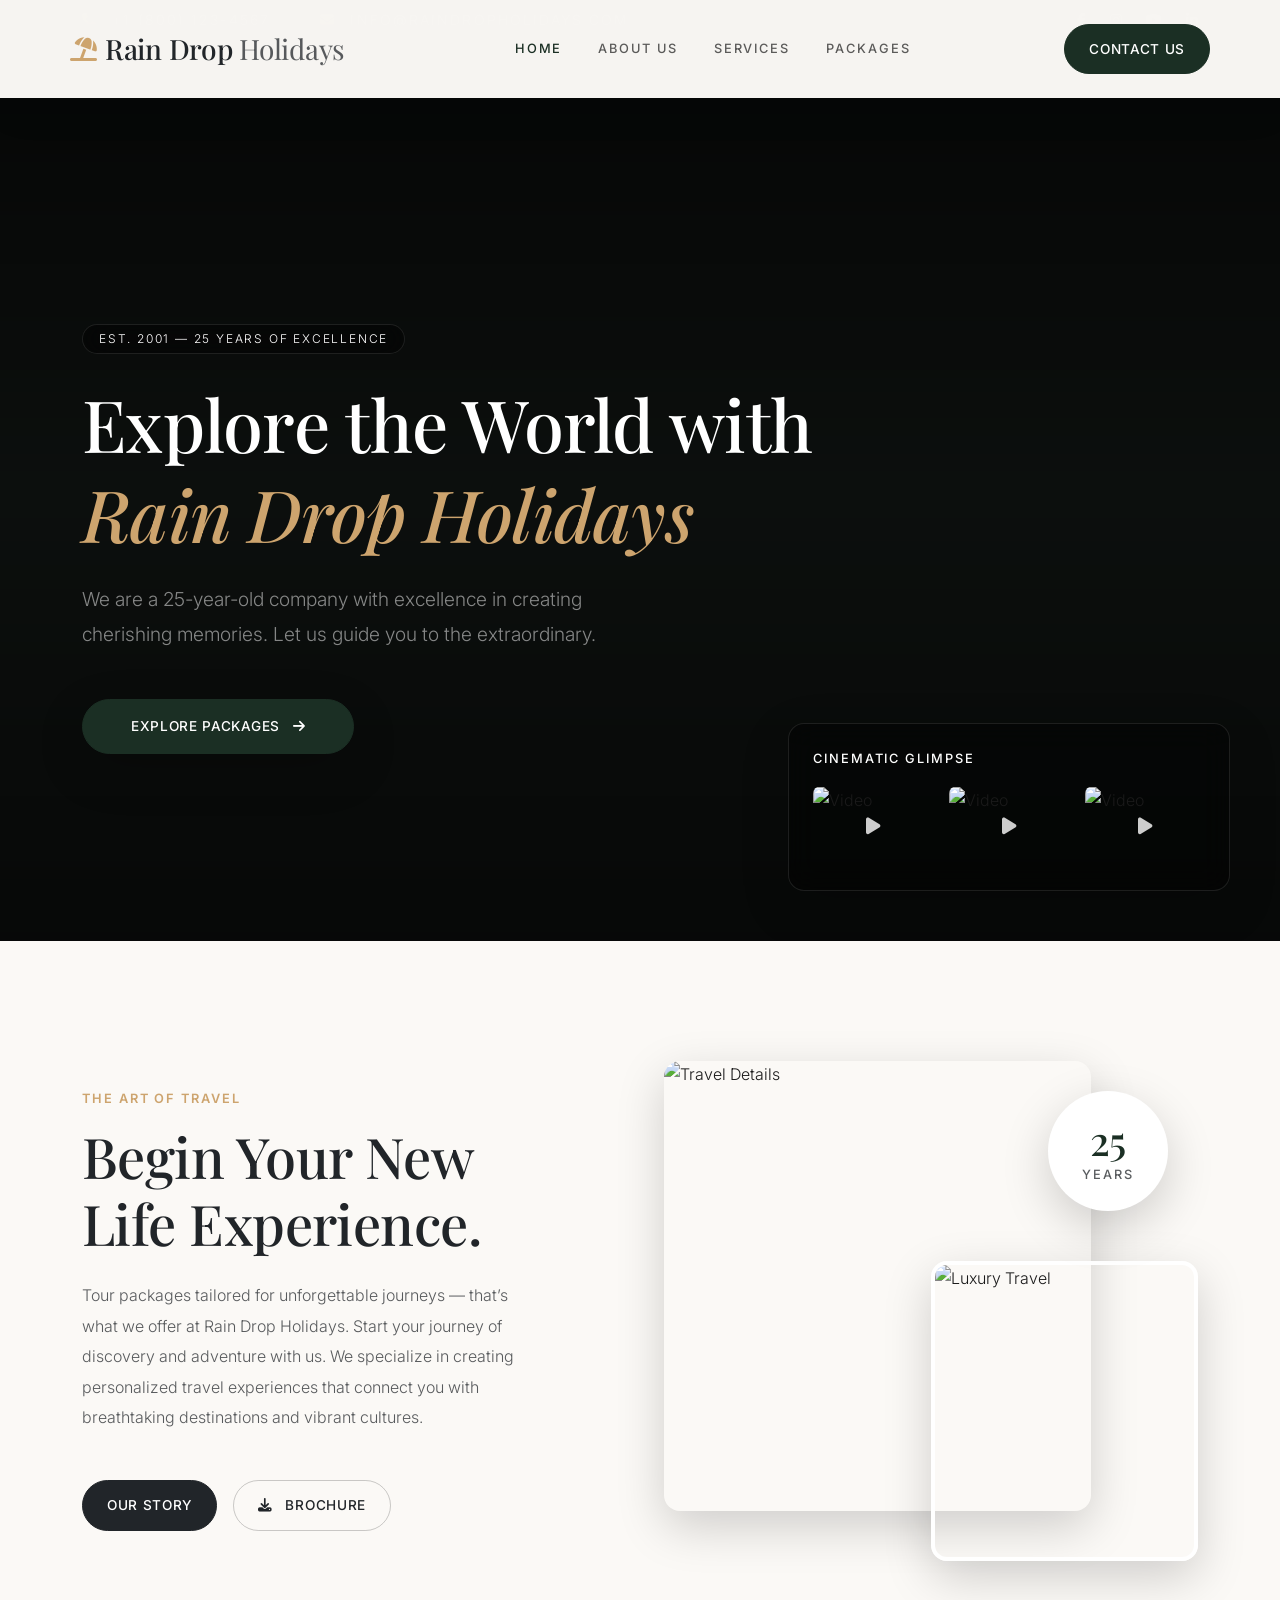
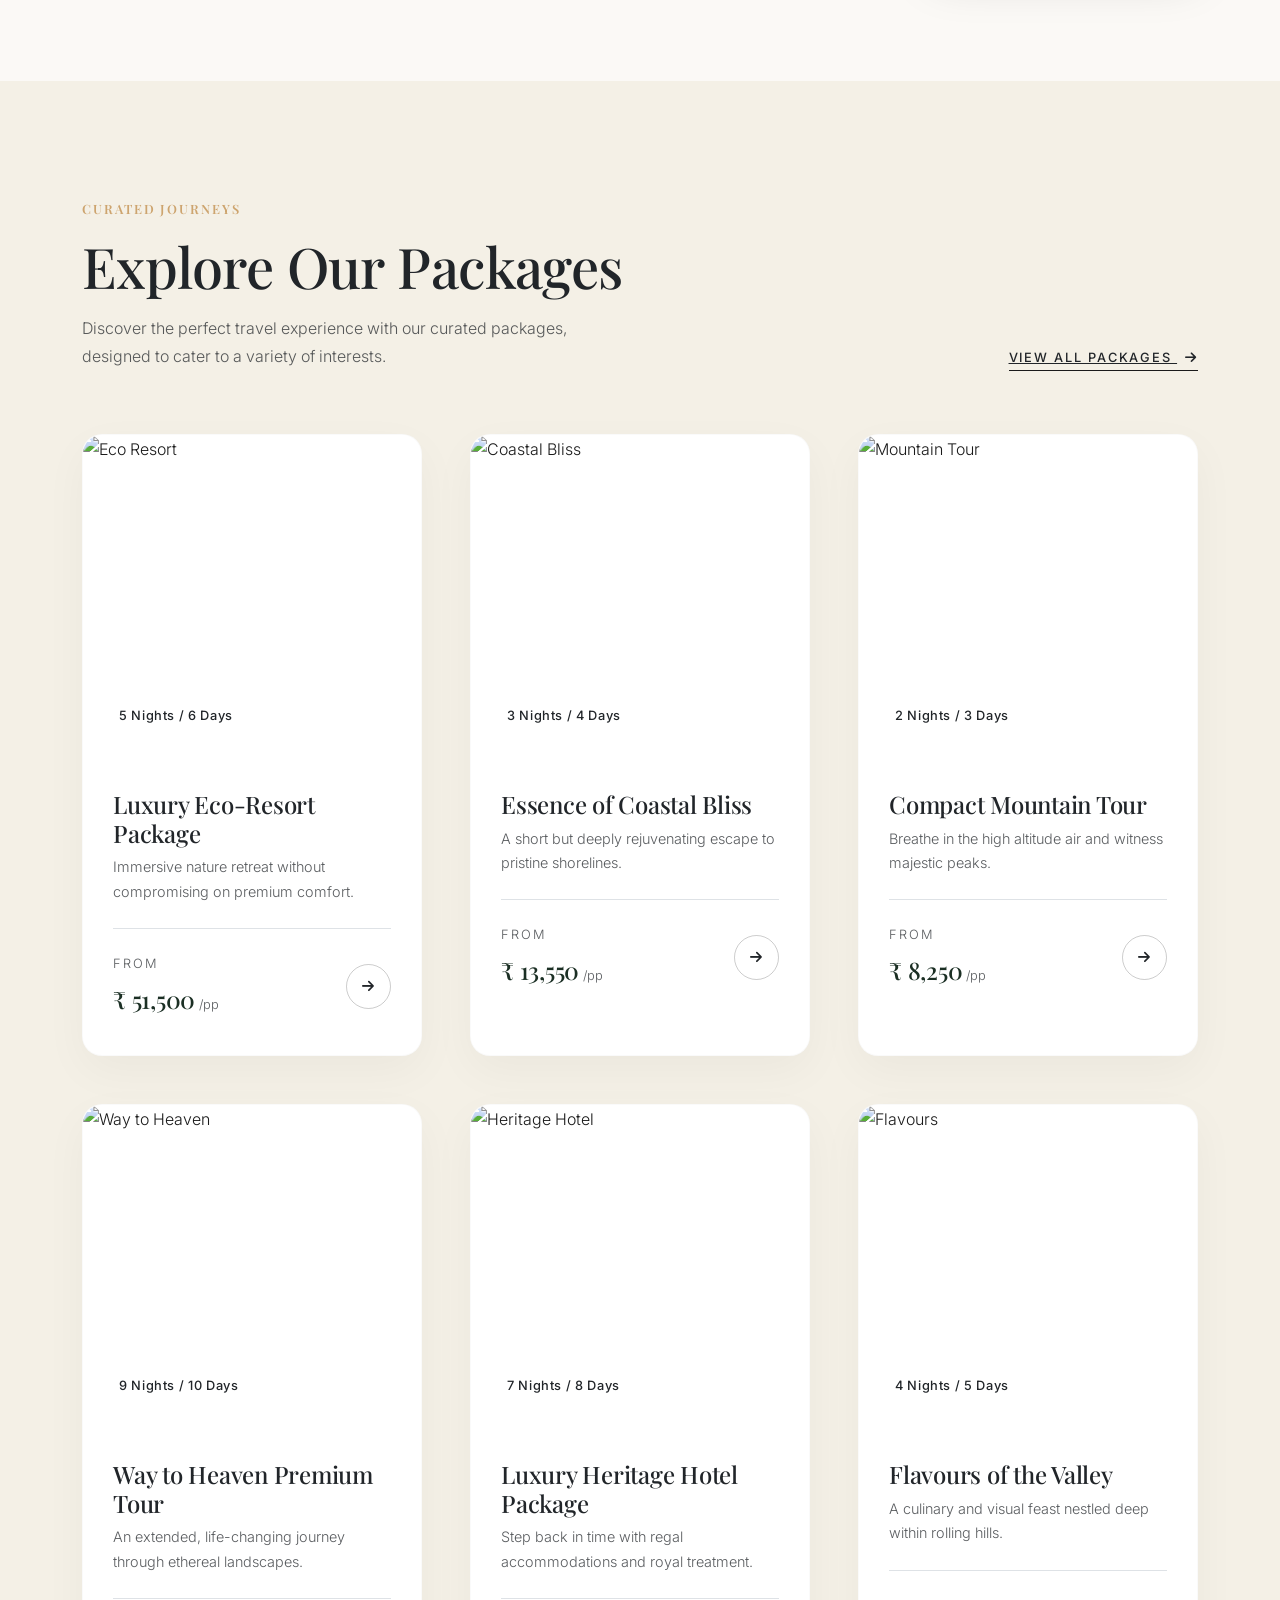
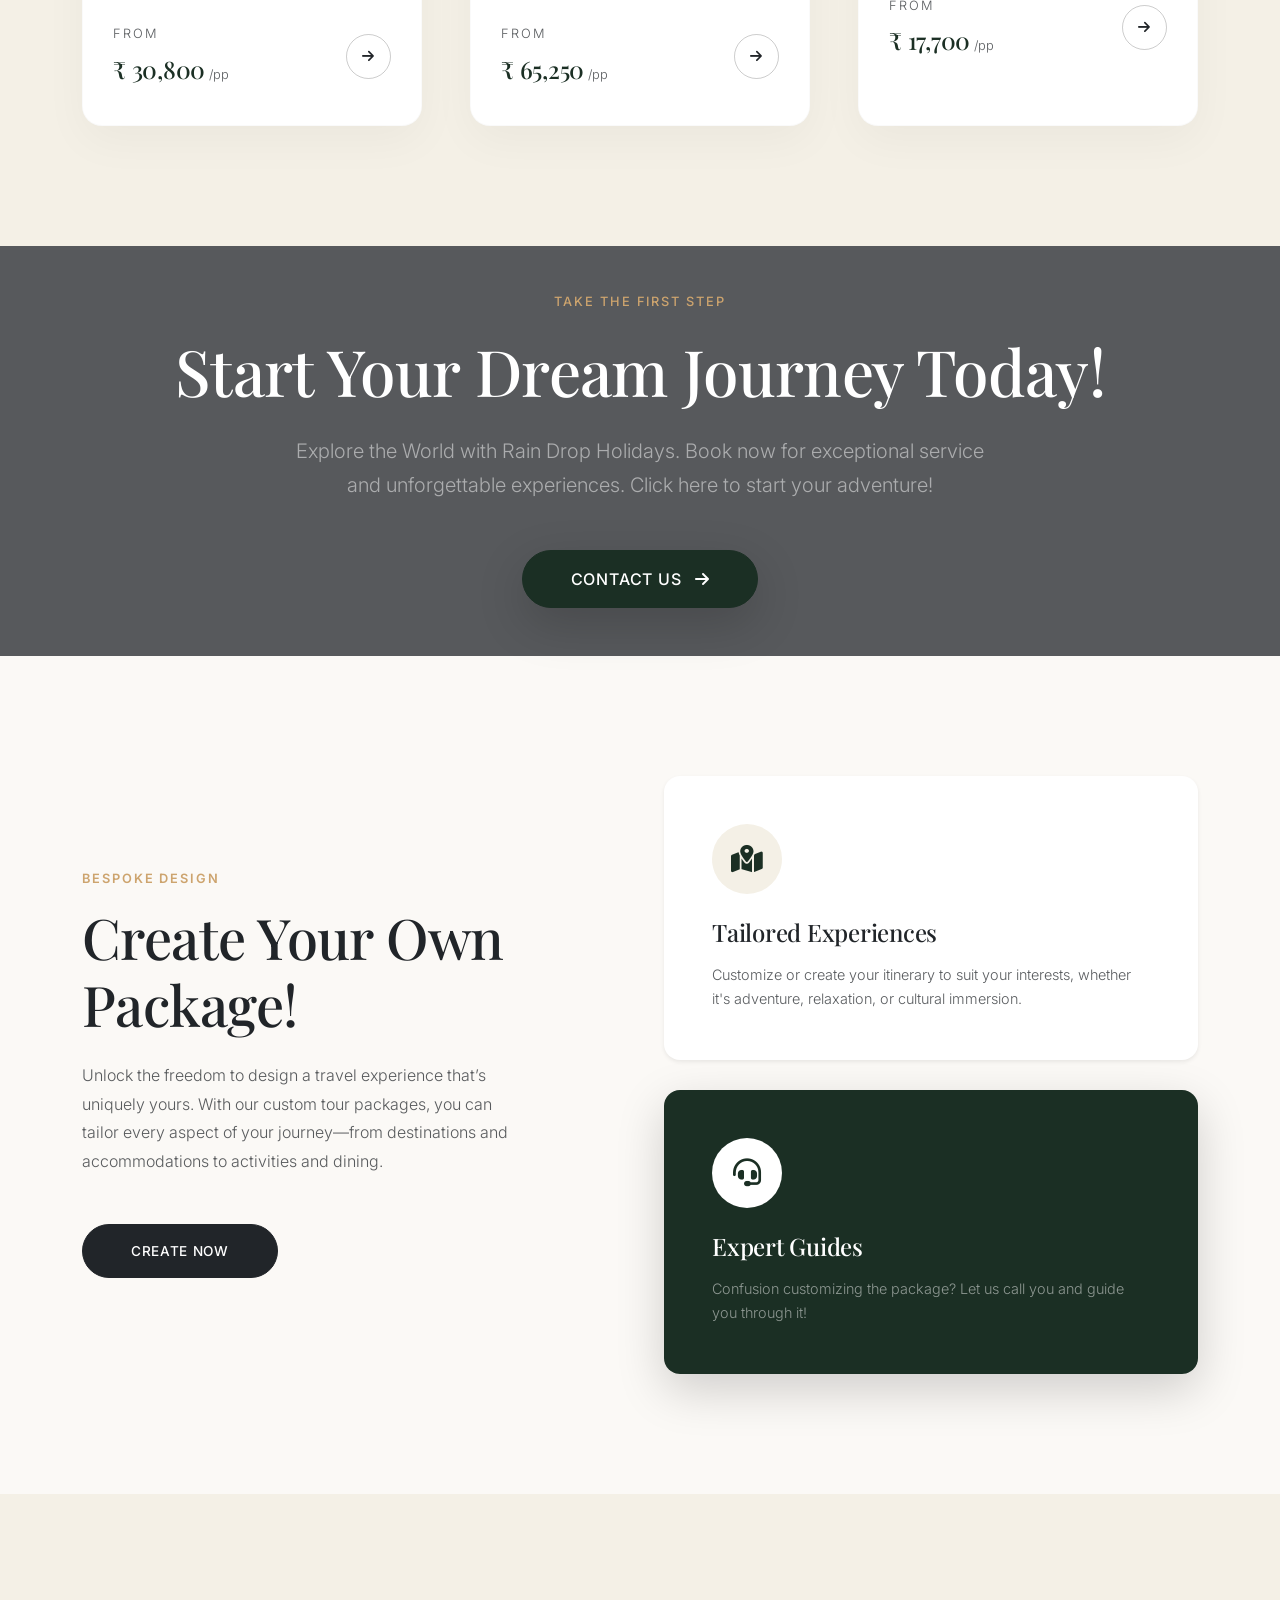
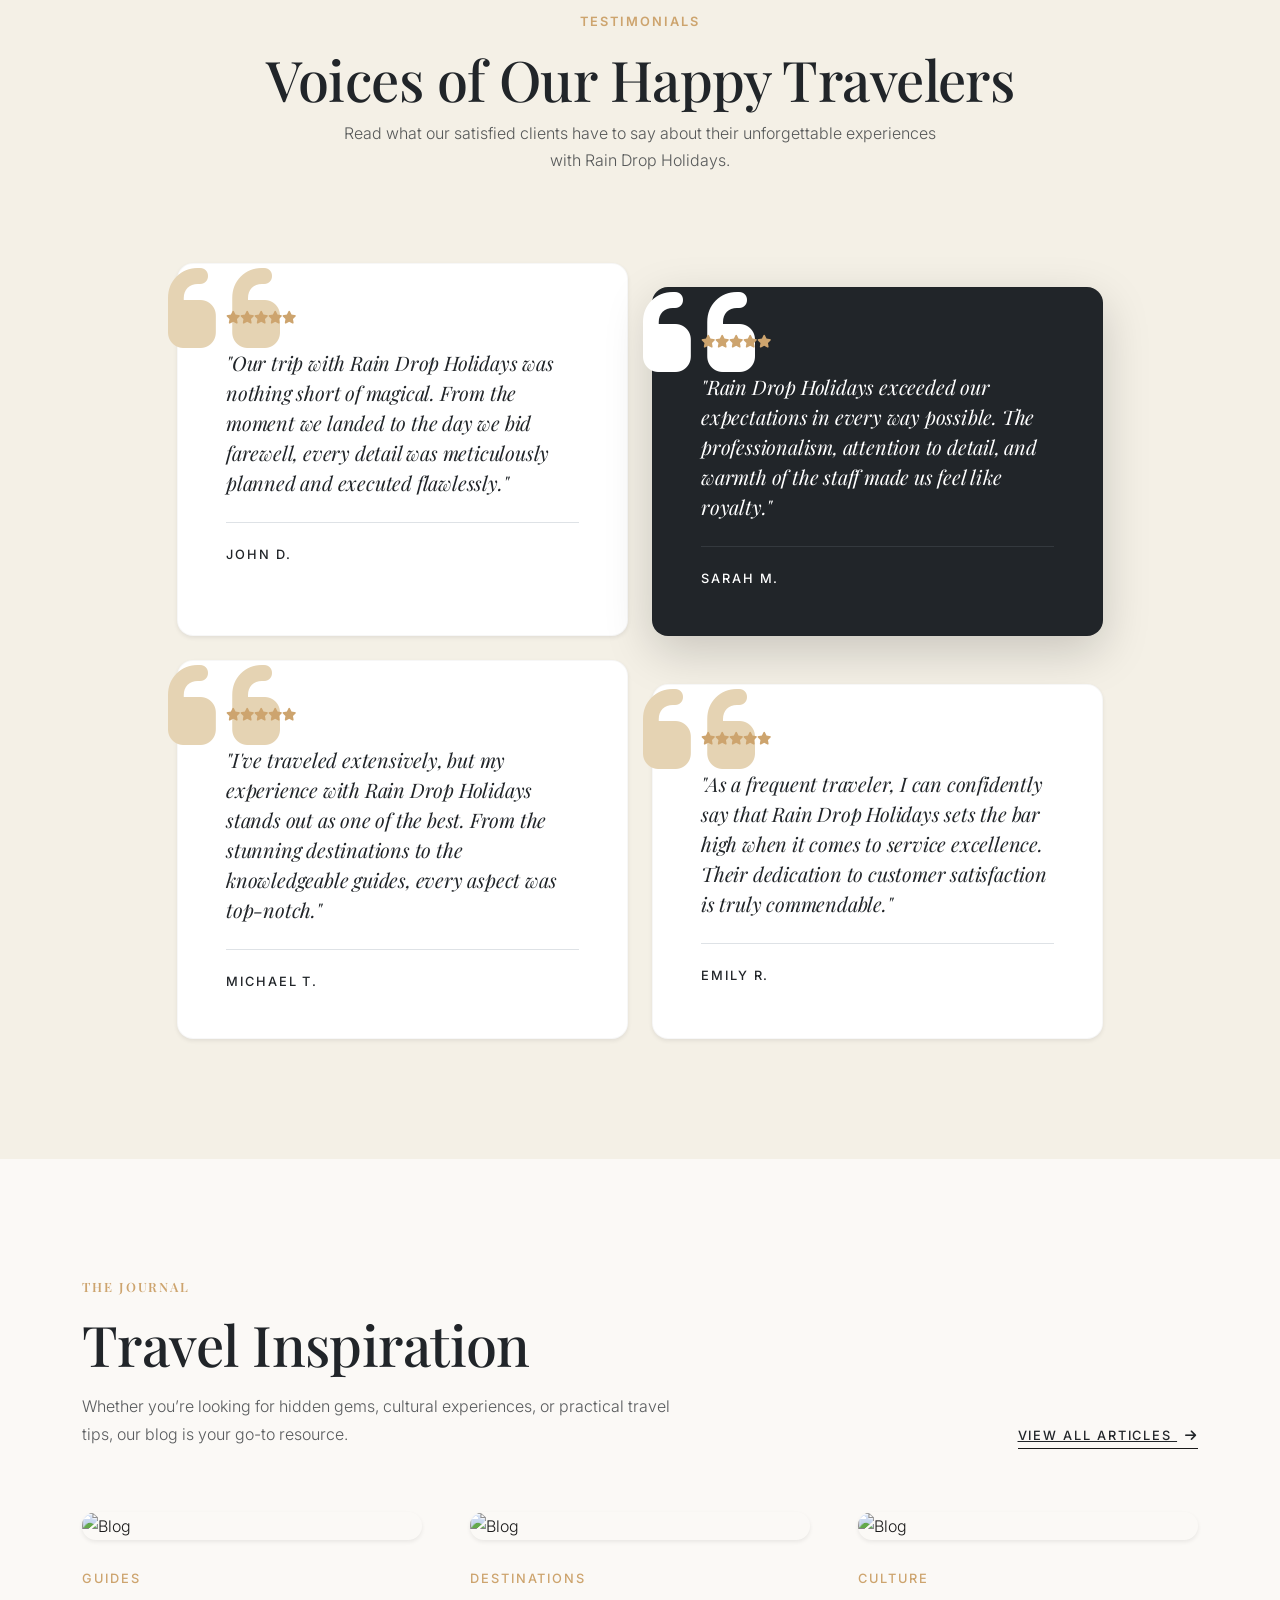
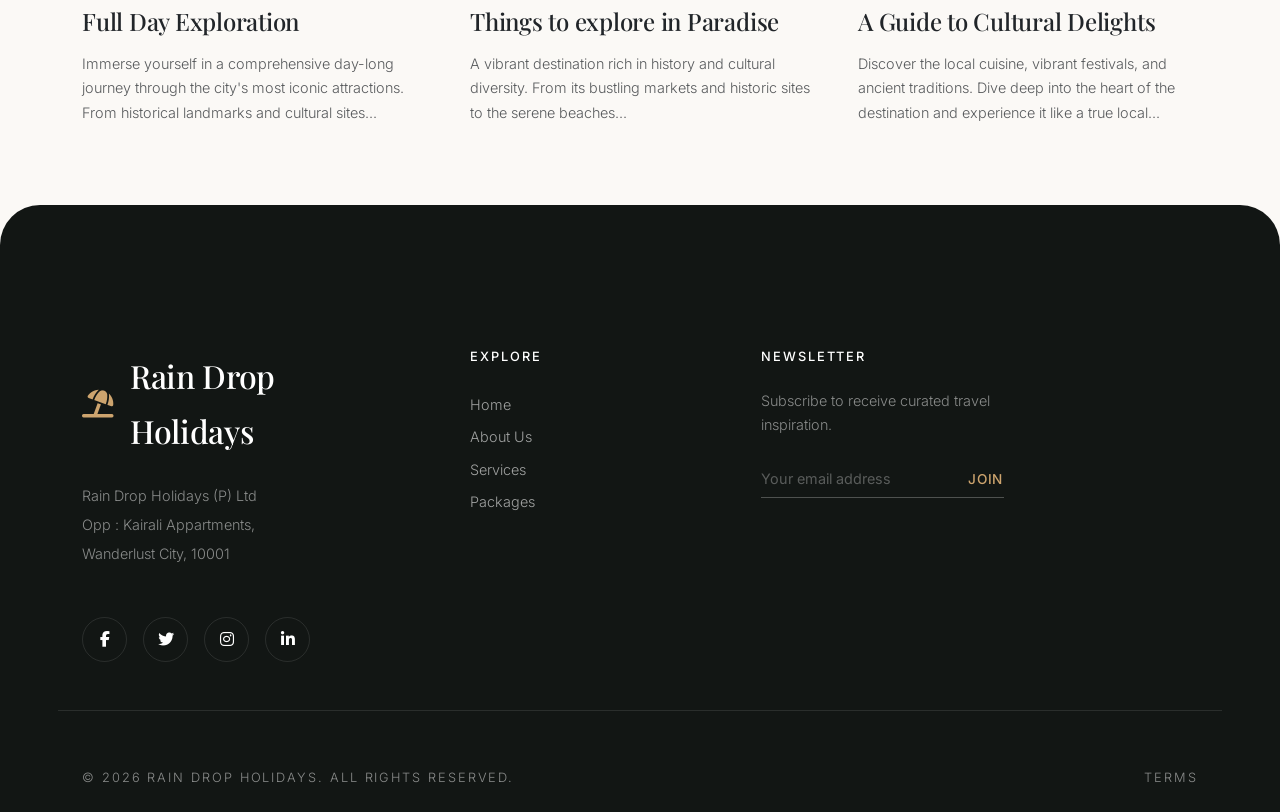
==== commit 61aace9a: "water change to drop" ====
--- a/index.html
+++ b/index.html
@@ -4,7 +4,7 @@
 <head>
     <meta charset="UTF-8">
     <meta name="viewport" content="width=device-width, initial-scale=1.0">
-    <title>Rain Water Holidays | Premium Travel Experiences</title>
+    <title>Rain Drop Holidays | Premium Travel Experiences</title>
     <!-- Google Fonts -->
     <link rel="preconnect" href="https://fonts.googleapis.com">
     <link rel="preconnect" href="https://fonts.gstatic.com" crossorigin>
@@ -27,7 +27,7 @@
             <div class="small fw-light tracking-wider text-uppercase font-body">
                 <i class="fa-solid fa-phone text-accent me-2"></i> +1 (800) 123-4567
                 <span class="mx-3 opacity-25">|</span>
-                <i class="fa-solid fa-envelope text-accent me-2"></i> info@rainwaterholidays.com
+                <i class="fa-solid fa-envelope text-accent me-2"></i> info@raindropholidays.com
             </div>
             <div class="social-links d-flex gap-4 small">
                 <a href="#"><i class="fa-brands fa-facebook-f"></i></a>
@@ -43,7 +43,7 @@
         <div class="container px-4 px-lg-0">
             <a class="navbar-brand d-flex align-items-center" href="index.html">
                 <i class="fa-solid fa-umbrella-beach text-accent me-2 fs-4"></i>
-                <span class="font-heading text-dark fs-3 fw-medium">Rain Water <span
+                <span class="font-heading text-dark fs-3 fw-medium">Rain Drop <span
                         class="fw-light text-muted">Holidays</span></span>
             </a>
             <button class="navbar-toggler border-0 shadow-none" type="button" data-bs-toggle="collapse"
@@ -81,7 +81,7 @@
                         class="badge bg-glass-dark text-white fw-light tracking-wider rounded-pill px-3 py-2 mb-4 slide-up">EST.
                         2001 &mdash; 25 YEARS OF EXCELLENCE</span>
                     <h1 class="display-2 font-heading fw-medium text-white mb-4 slide-up-delay lh-sm">Explore the World
-                        with <br><span class="text-accent fst-italic">Rain Water Holidays</span></h1>
+                        with <br><span class="text-accent fst-italic">Rain Drop Holidays</span></h1>
                     <p class="lead mb-5 slide-up-delay-2 fw-light text-white-50 w-75"
                         style="font-size: 1.2rem; line-height: 1.8;">We are a 25-year-old company with excellence in
                         creating cherishing memories. Let us guide you to the extraordinary.</p>
@@ -128,7 +128,7 @@
                         Travel</h6>
                     <h2 class="display-4 font-heading fw-medium text-dark mb-4">Begin Your New<br>Life Experience.</h2>
                     <p class="text-muted fs-6 fw-light mb-5" style="line-height: 1.9;">
-                        Tour packages tailored for unforgettable journeys — that’s what we offer at Rain Water Holidays.
+                        Tour packages tailored for unforgettable journeys — that’s what we offer at Rain Drop Holidays.
                         Start your journey of discovery and adventure with us. We specialize in creating personalized
                         travel experiences that connect you with breathtaking destinations and vibrant cultures.
                     </p>
@@ -335,7 +335,7 @@
             <h6 class="text-accent tracking-wider mb-4 fs-8 fw-medium text-uppercase font-body">Take The First Step</h6>
             <h2 class="display-3 font-heading fw-medium mb-4">Start Your Dream Journey Today!</h2>
             <p class="fs-5 fw-light mx-auto mb-5 text-white-50" style="max-width: 700px;">Explore the World with Rain
-                Water Holidays. Book now for exceptional service and unforgettable experiences. Click here to start your
+                Drop Holidays. Book now for exceptional service and unforgettable experiences. Click here to start your
                 adventure!</p>
             <a href="contact-us.html" class="btn btn-primary btn-luxury rounded-pill px-5 py-3 fs-6 shadow-lg">Contact
                 Us <i class="fa-solid fa-arrow-right ms-2"></i></a>
@@ -395,7 +395,7 @@
                 <h6 class="text-accent tracking-wider mb-3 fs-8 fw-semibold text-uppercase font-body">Testimonials</h6>
                 <h2 class="display-4 font-heading fw-medium text-dark">Voices of Our Happy Travelers</h2>
                 <p class="text-muted fs-6 fw-light mx-auto" style="max-width: 600px;">Read what our satisfied clients
-                    have to say about their unforgettable experiences with Rain Water Holidays.</p>
+                    have to say about their unforgettable experiences with Rain Drop Holidays.</p>
             </div>
 
             <div class="row g-4 justify-content-center">
@@ -409,7 +409,7 @@
                                 class="fa-solid fa-star"></i>
                         </div>
                         <p class="font-heading fs-5 text-dark mb-4 fst-italic lh-base position-relative z-index-2">"Our
-                            trip with Rain Water Holidays was nothing short of magical. From the moment we landed to the
+                            trip with Rain Drop Holidays was nothing short of magical. From the moment we landed to the
                             day we bid farewell, every detail was meticulously planned and executed flawlessly."</p>
                         <div class="border-top pt-4 mt-auto">
                             <h6 class="fw-medium mb-0 text-dark font-body tracking-wider text-uppercase fs-8">John D.
@@ -427,7 +427,7 @@
                                 class="fa-solid fa-star"></i>
                         </div>
                         <p class="font-heading fs-5 text-white mb-4 fst-italic lh-base position-relative z-index-2">
-                            "Rain Water Holidays exceeded our expectations in every way possible. The professionalism,
+                            "Rain Drop Holidays exceeded our expectations in every way possible. The professionalism,
                             attention to detail, and warmth of the staff made us feel like royalty."</p>
                         <div class="border-top border-secondary border-opacity-25 pt-4 mt-auto">
                             <h6 class="fw-medium mb-0 text-white font-body tracking-wider text-uppercase fs-8">Sarah M.
@@ -445,7 +445,7 @@
                                 class="fa-solid fa-star"></i>
                         </div>
                         <p class="font-heading fs-5 text-dark mb-4 fst-italic lh-base position-relative z-index-2">"I've
-                            traveled extensively, but my experience with Rain Water Holidays stands out as one of the
+                            traveled extensively, but my experience with Rain Drop Holidays stands out as one of the
                             best. From the stunning destinations to the knowledgeable guides, every aspect was
                             top-notch."</p>
                         <div class="border-top pt-4 mt-auto">
@@ -464,7 +464,7 @@
                                 class="fa-solid fa-star"></i>
                         </div>
                         <p class="font-heading fs-5 text-dark mb-4 fst-italic lh-base position-relative z-index-2">"As a
-                            frequent traveler, I can confidently say that Rain Water Holidays sets the bar high when it
+                            frequent traveler, I can confidently say that Rain Drop Holidays sets the bar high when it
                             comes to service excellence. Their dedication to customer satisfaction is truly
                             commendable."</p>
                         <div class="border-top pt-4 mt-auto">
@@ -553,9 +553,9 @@
                 <div class="col-lg-4 col-md-6 pe-lg-5">
                     <a href="index.html" class="d-inline-flex align-items-center text-white text-decoration-none mb-4">
                         <i class="fa-solid fa-umbrella-beach text-accent me-3 fs-3"></i>
-                        <span class="font-heading fs-2 fw-medium">Rain Water Holidays</span>
+                        <span class="font-heading fs-2 fw-medium">Rain Drop Holidays</span>
                     </a>
-                    <p class="text-white-50 mb-5 lh-lg fw-light fs-7">Rain Water Holidays (P) Ltd<br>Opp : Kairali
+                    <p class="text-white-50 mb-5 lh-lg fw-light fs-7">Rain Drop Holidays (P) Ltd<br>Opp : Kairali
                         Appartments,<br>Wanderlust City, 10001</p>
                     <div class="social-links d-flex gap-3">
                         <a href="#" class="social-icon"><i class="fa-brands fa-facebook-f"></i></a>
@@ -603,7 +603,7 @@
 
             <div class="row align-items-center pt-2">
                 <div class="col-md-6 text-center text-md-start mb-3 mb-md-0">
-                    <p class="text-white-50 fw-light fs-8 mb-0 tracking-wider text-uppercase">&copy; 2026 Rain Water
+                    <p class="text-white-50 fw-light fs-8 mb-0 tracking-wider text-uppercase">&copy; 2026 Rain Drop
                         Holidays. All Rights Reserved.</p>
                 </div>
                 <div class="col-md-6 text-center text-md-end">
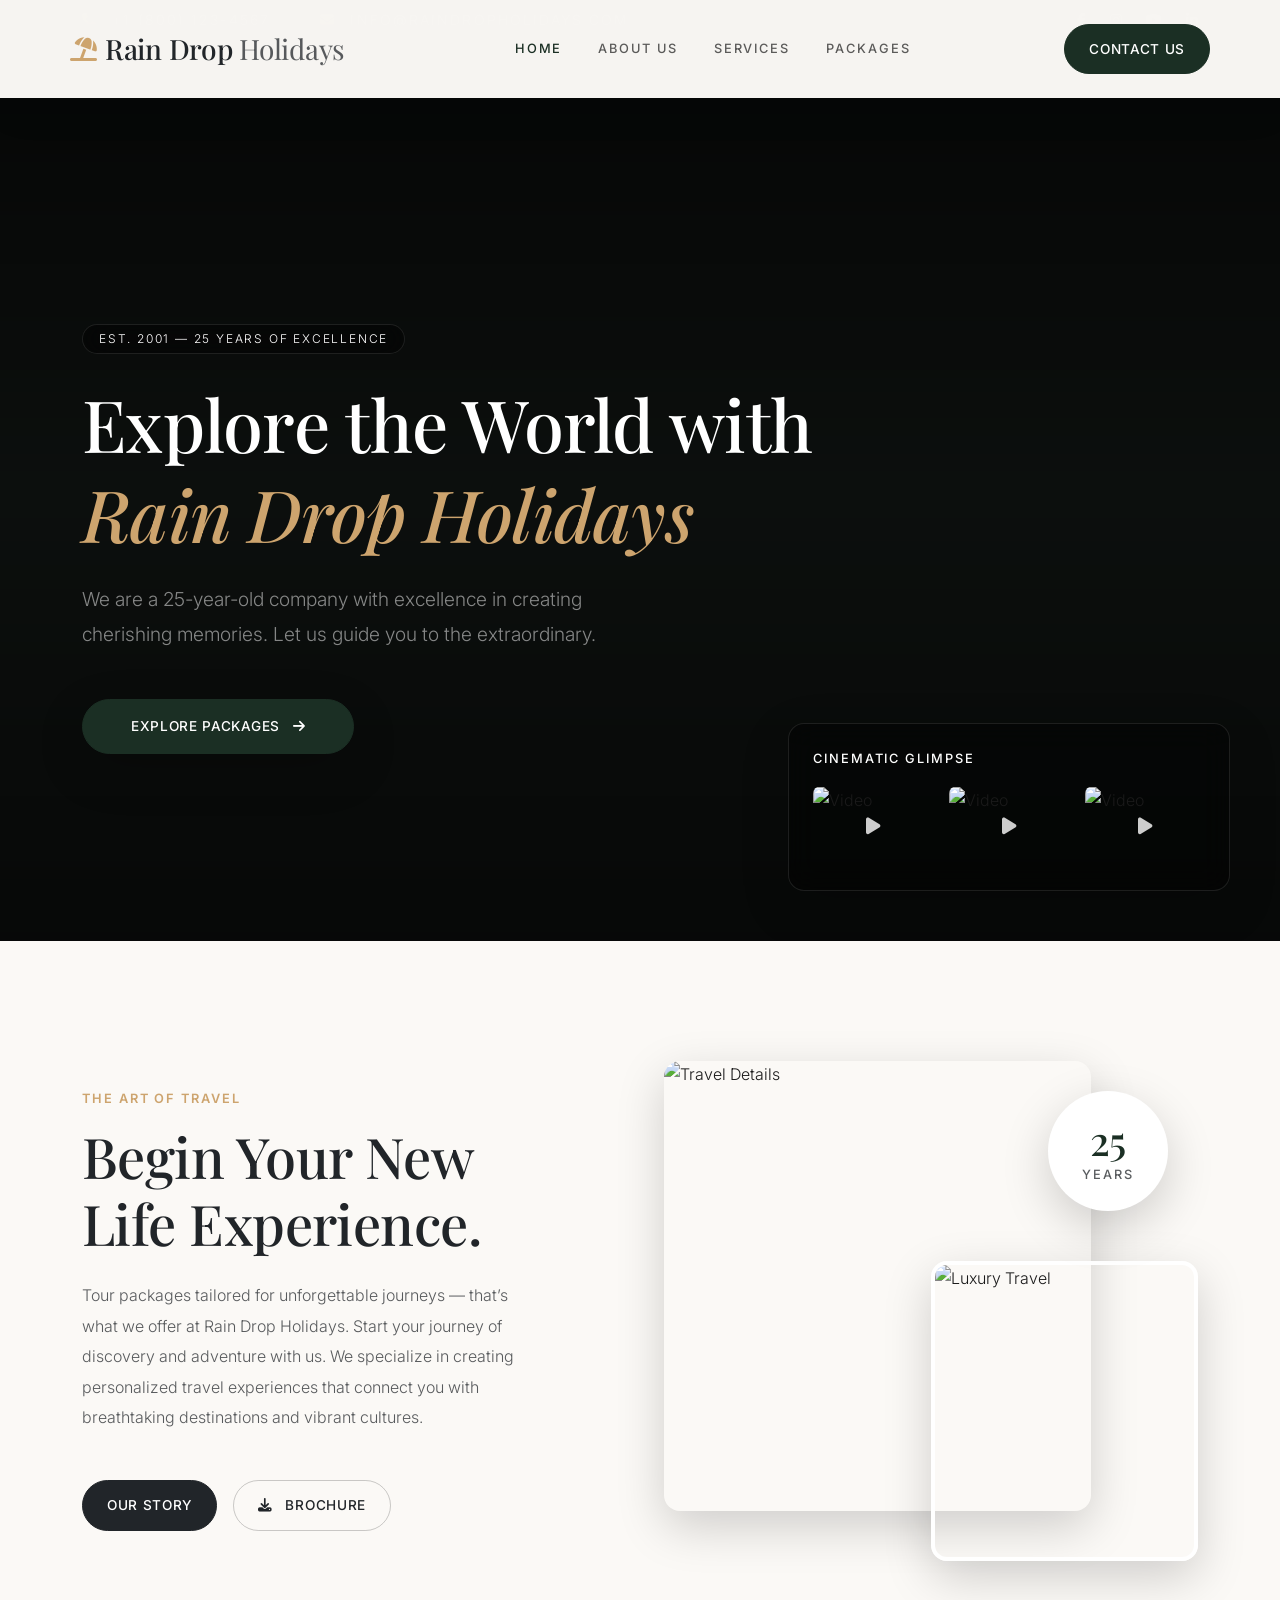
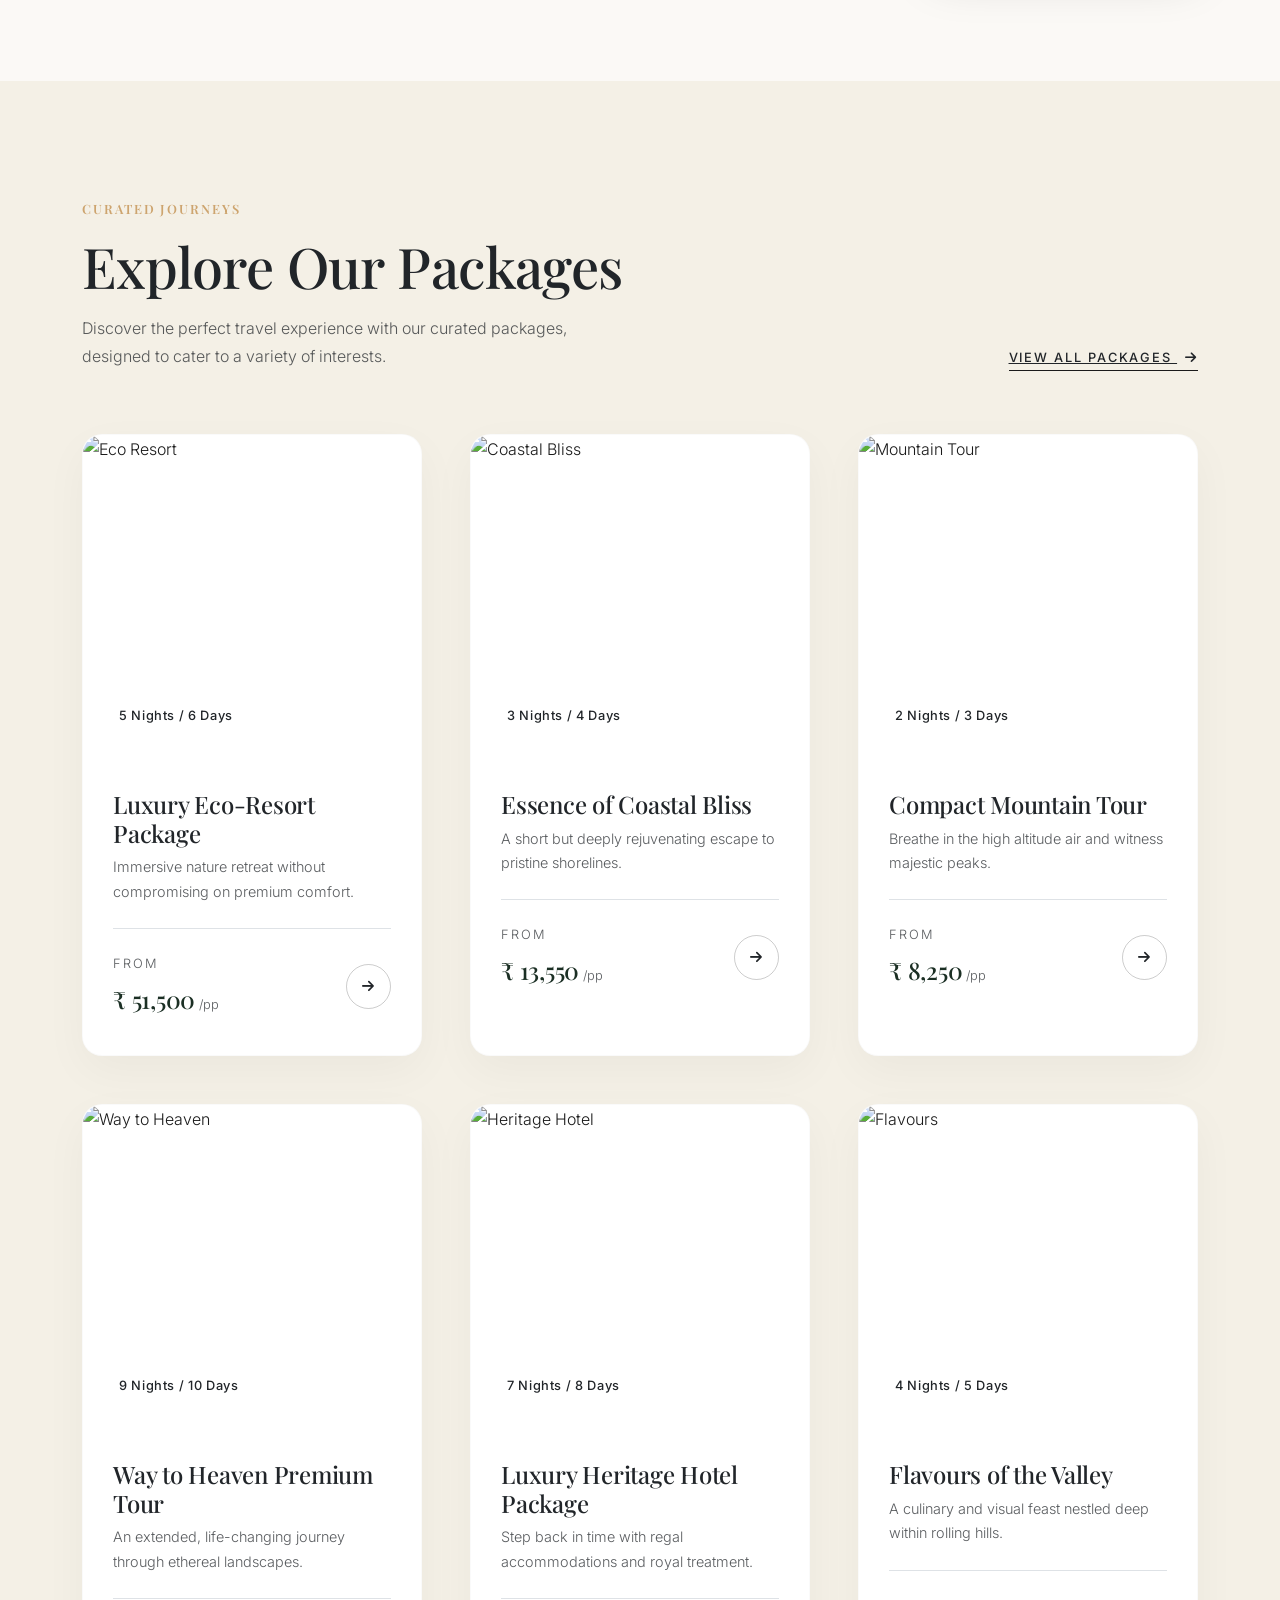
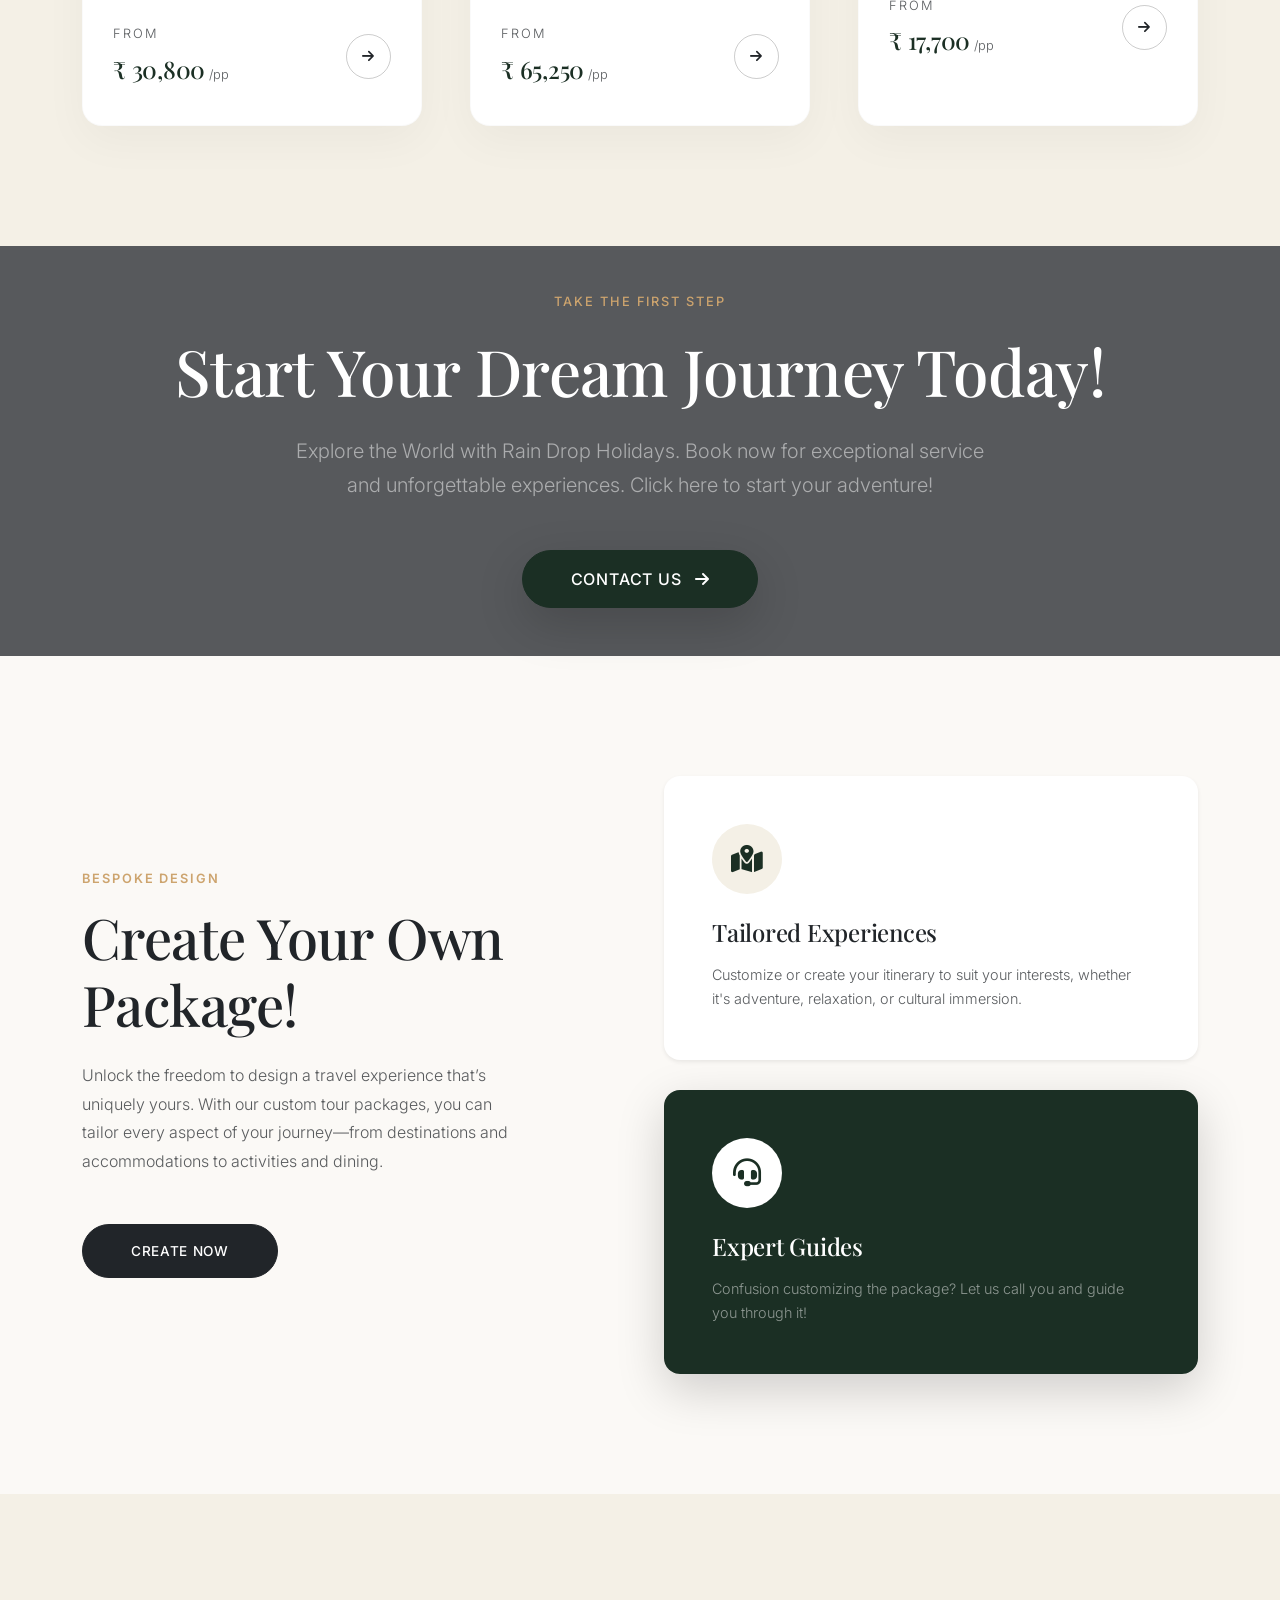
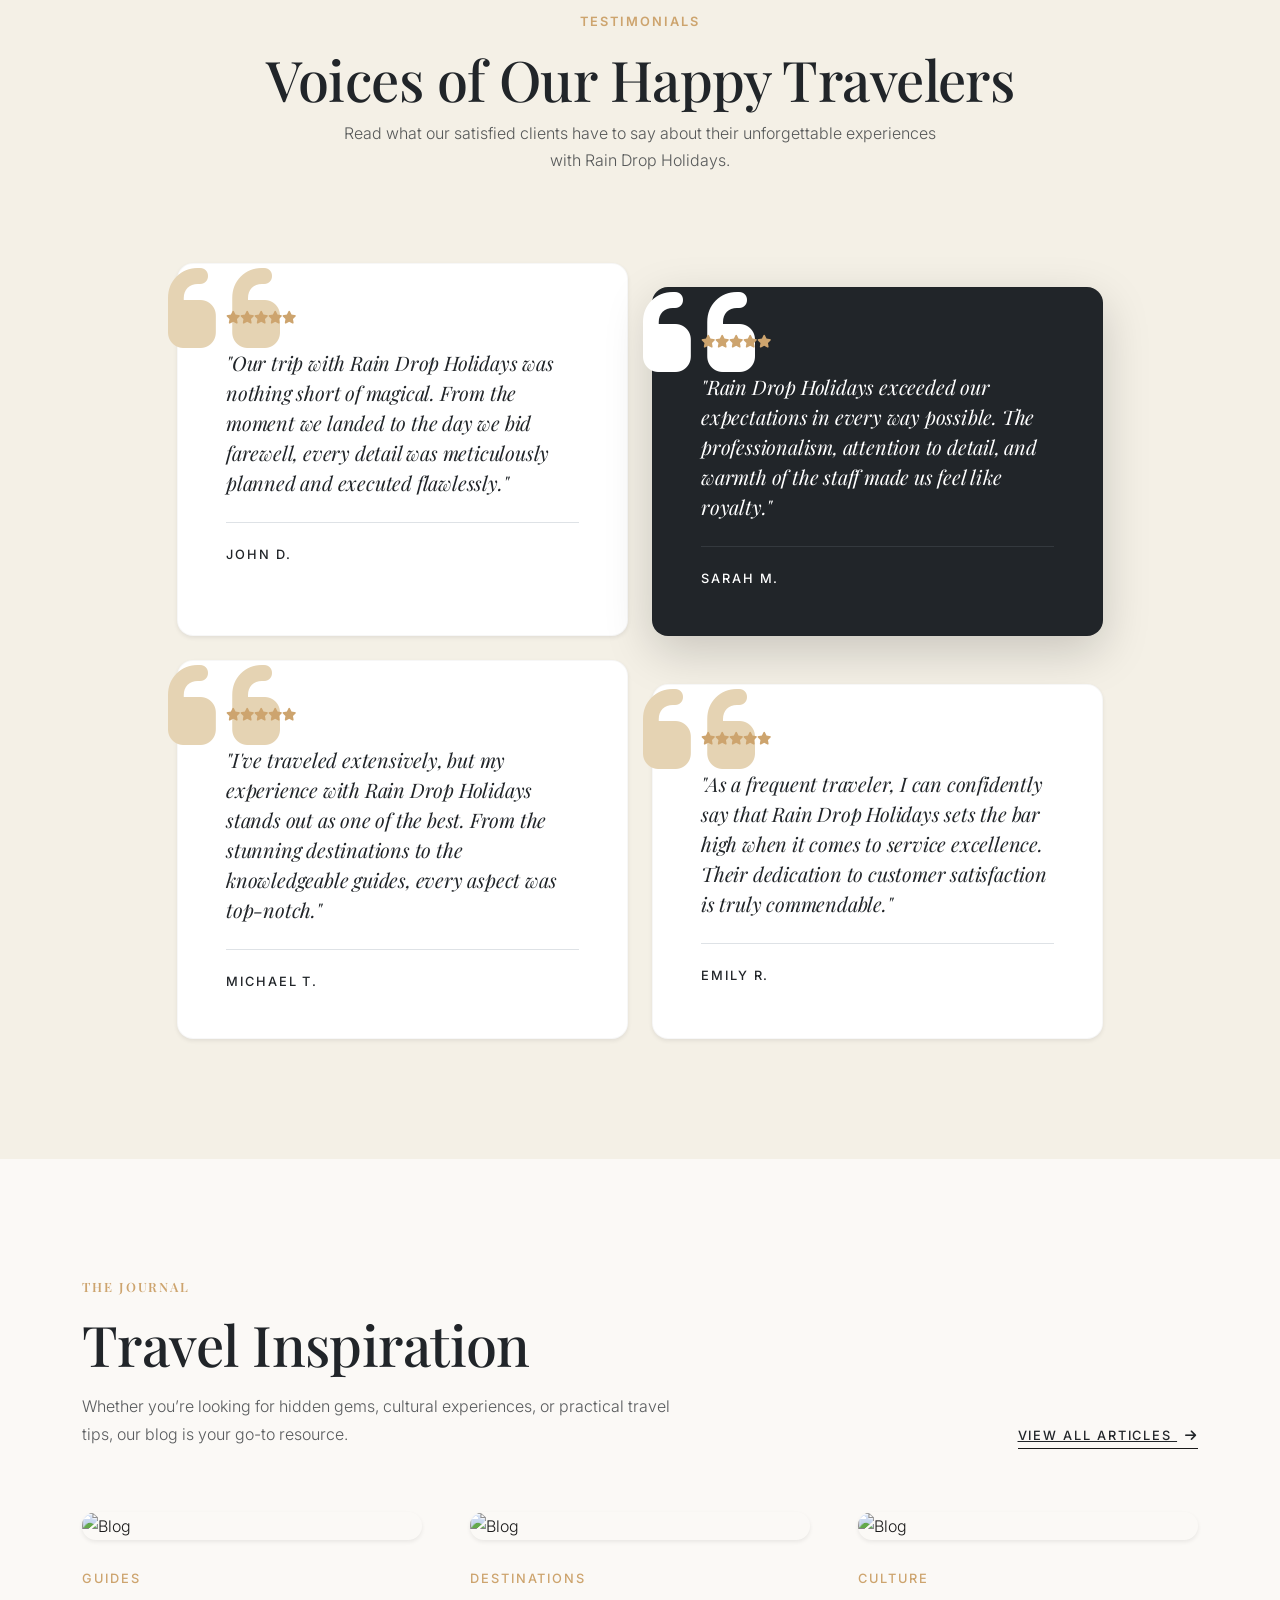
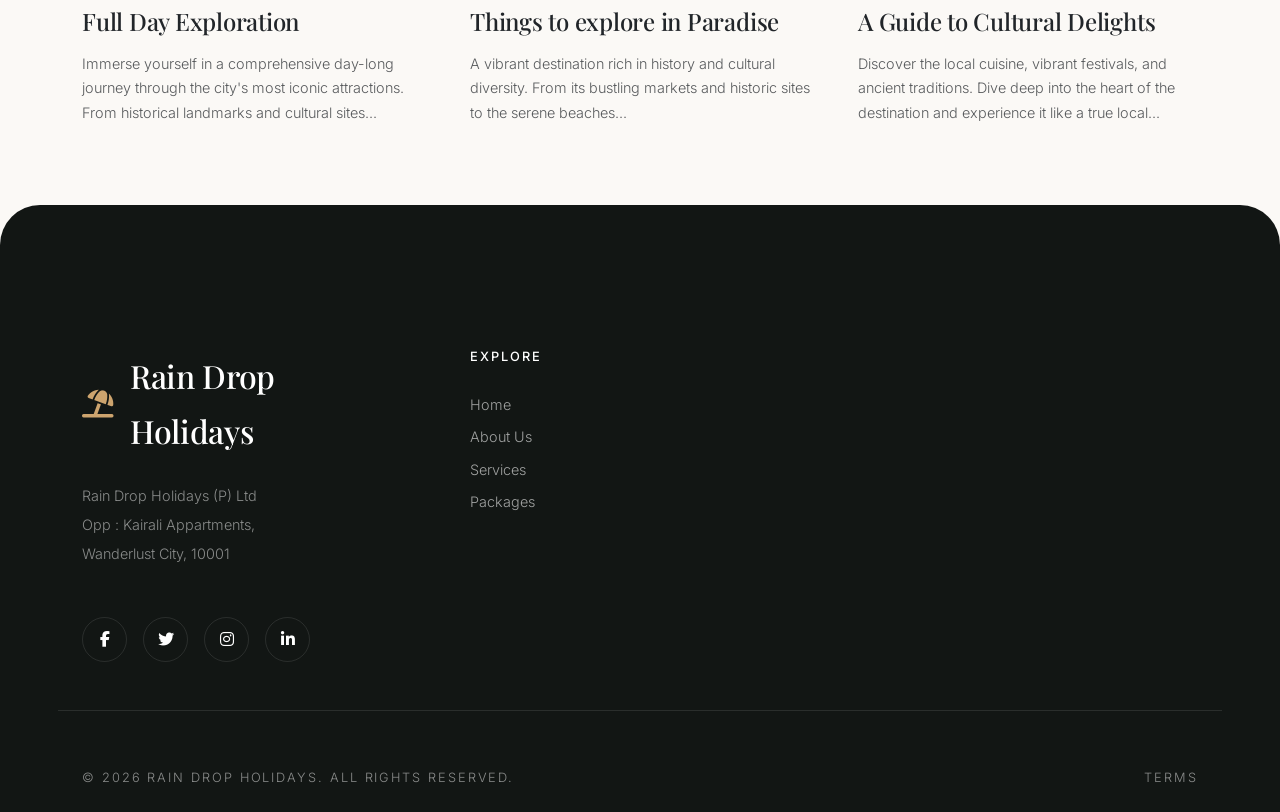
==== commit 3389efce: "News letter removed" ====
--- a/index.html
+++ b/index.html
@@ -5,6 +5,7 @@
     <meta charset="UTF-8">
     <meta name="viewport" content="width=device-width, initial-scale=1.0">
     <title>Rain Drop Holidays | Premium Travel Experiences</title>
+    <link rel="icon" type="image/png" href="fav.png">
     <!-- Google Fonts -->
     <link rel="preconnect" href="https://fonts.googleapis.com">
     <link rel="preconnect" href="https://fonts.gstatic.com" crossorigin>
@@ -588,7 +589,7 @@
                 </div> -->
 
                 <!-- Newsletter -->
-                <div class="col-lg-3 col-md-6">
+                <!-- <div class="col-lg-3 col-md-6">
                     <h5 class="text-white font-body fs-8 tracking-wider text-uppercase fw-medium mb-4">Newsletter</h5>
                     <p class="text-white-50 fw-light fs-7 mb-4">Subscribe to receive curated travel inspiration.</p>
                     <form class="position-relative footer-newsletter">
@@ -598,7 +599,7 @@
                         <button type="submit"
                             class="btn btn-link text-accent position-absolute top-0 end-0 px-0 pb-2 shadow-none text-decoration-none text-uppercase fs-8 tracking-wider">Join</button>
                     </form>
-                </div>
+                </div> -->
             </div>
 
             <div class="row align-items-center pt-2">
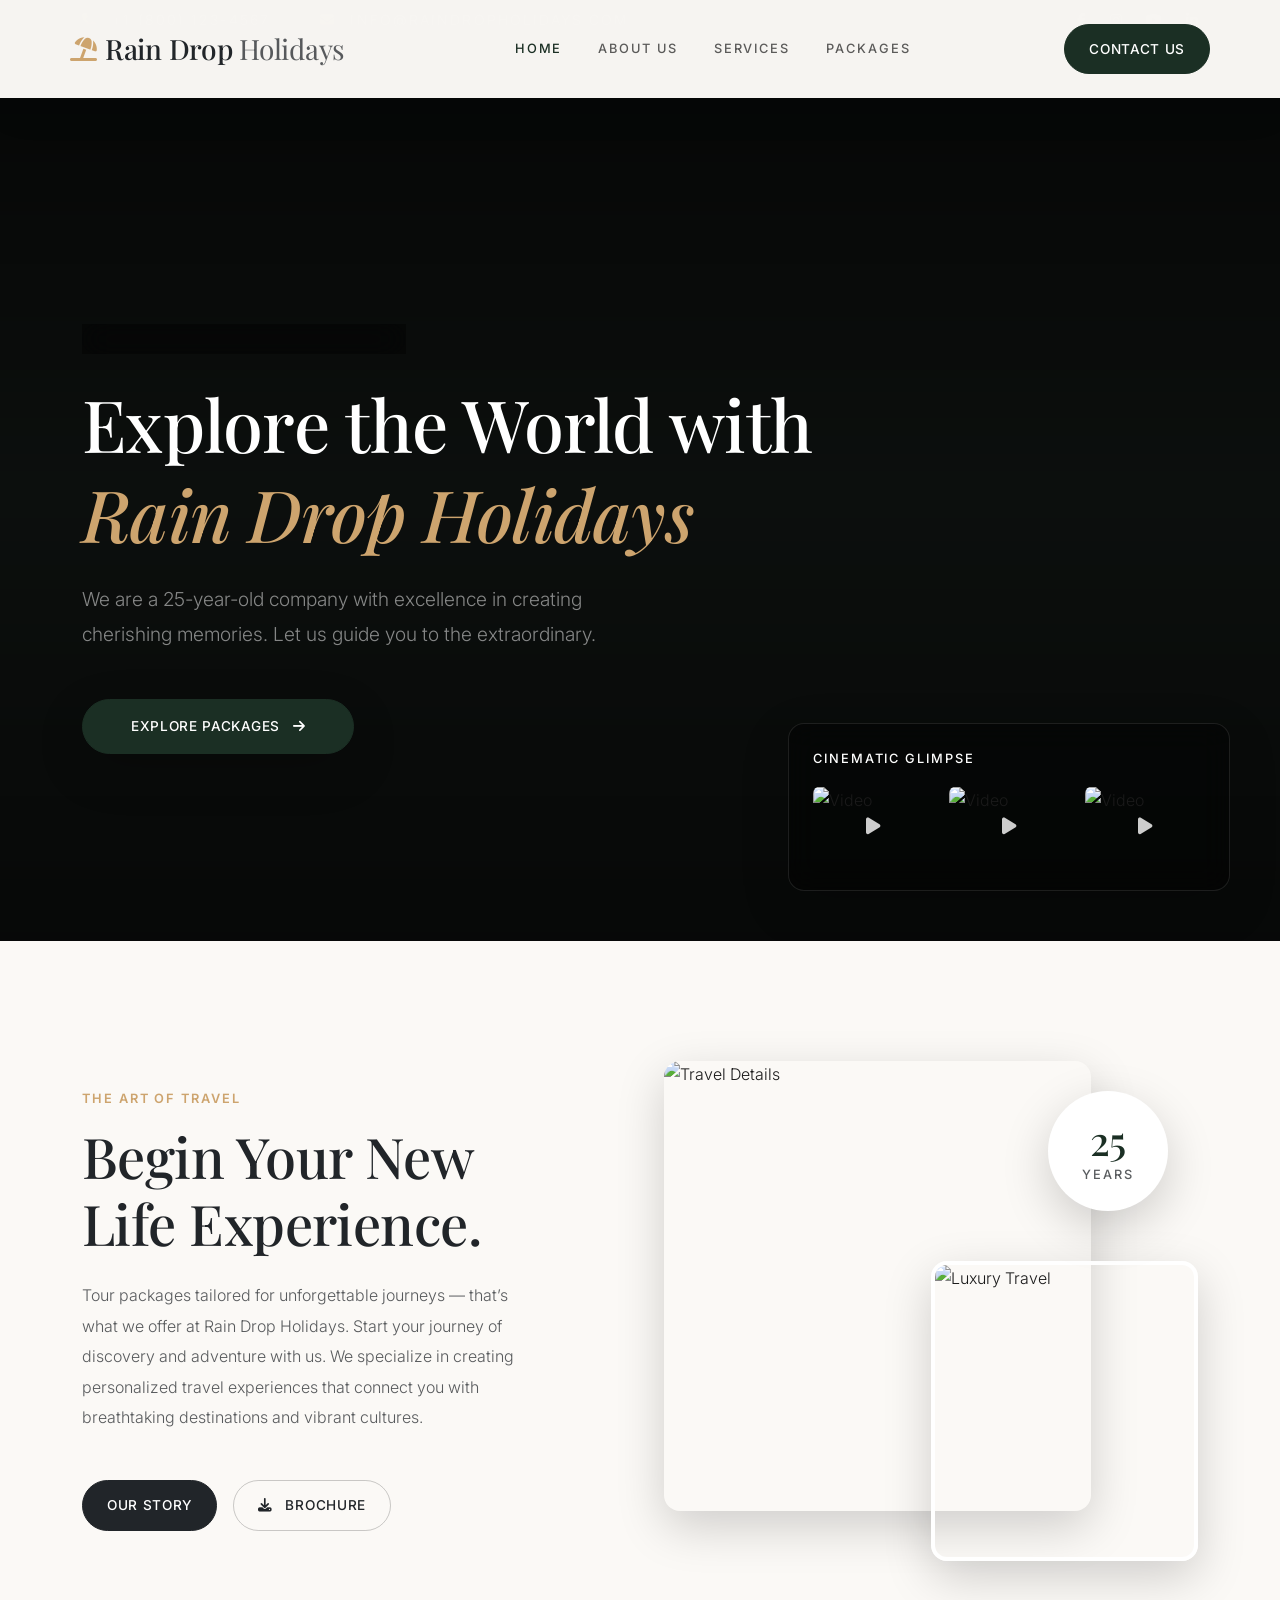
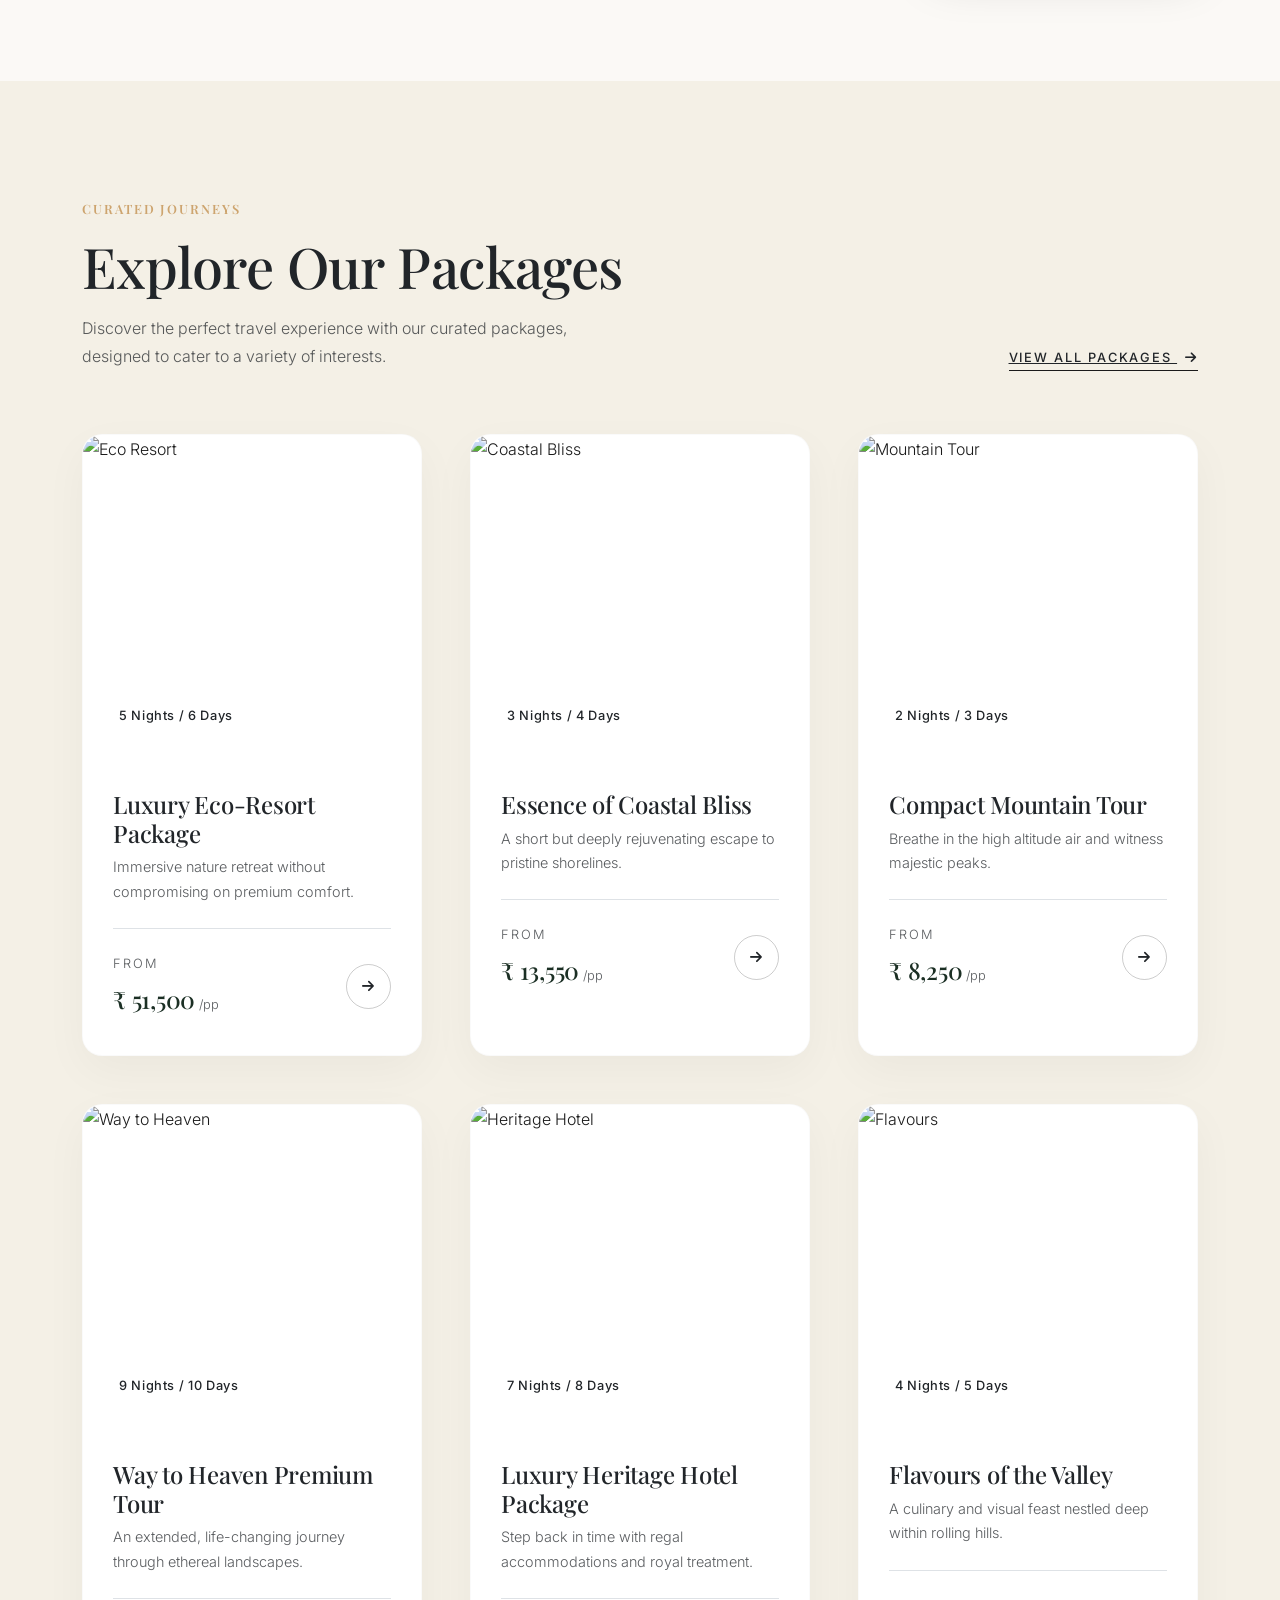
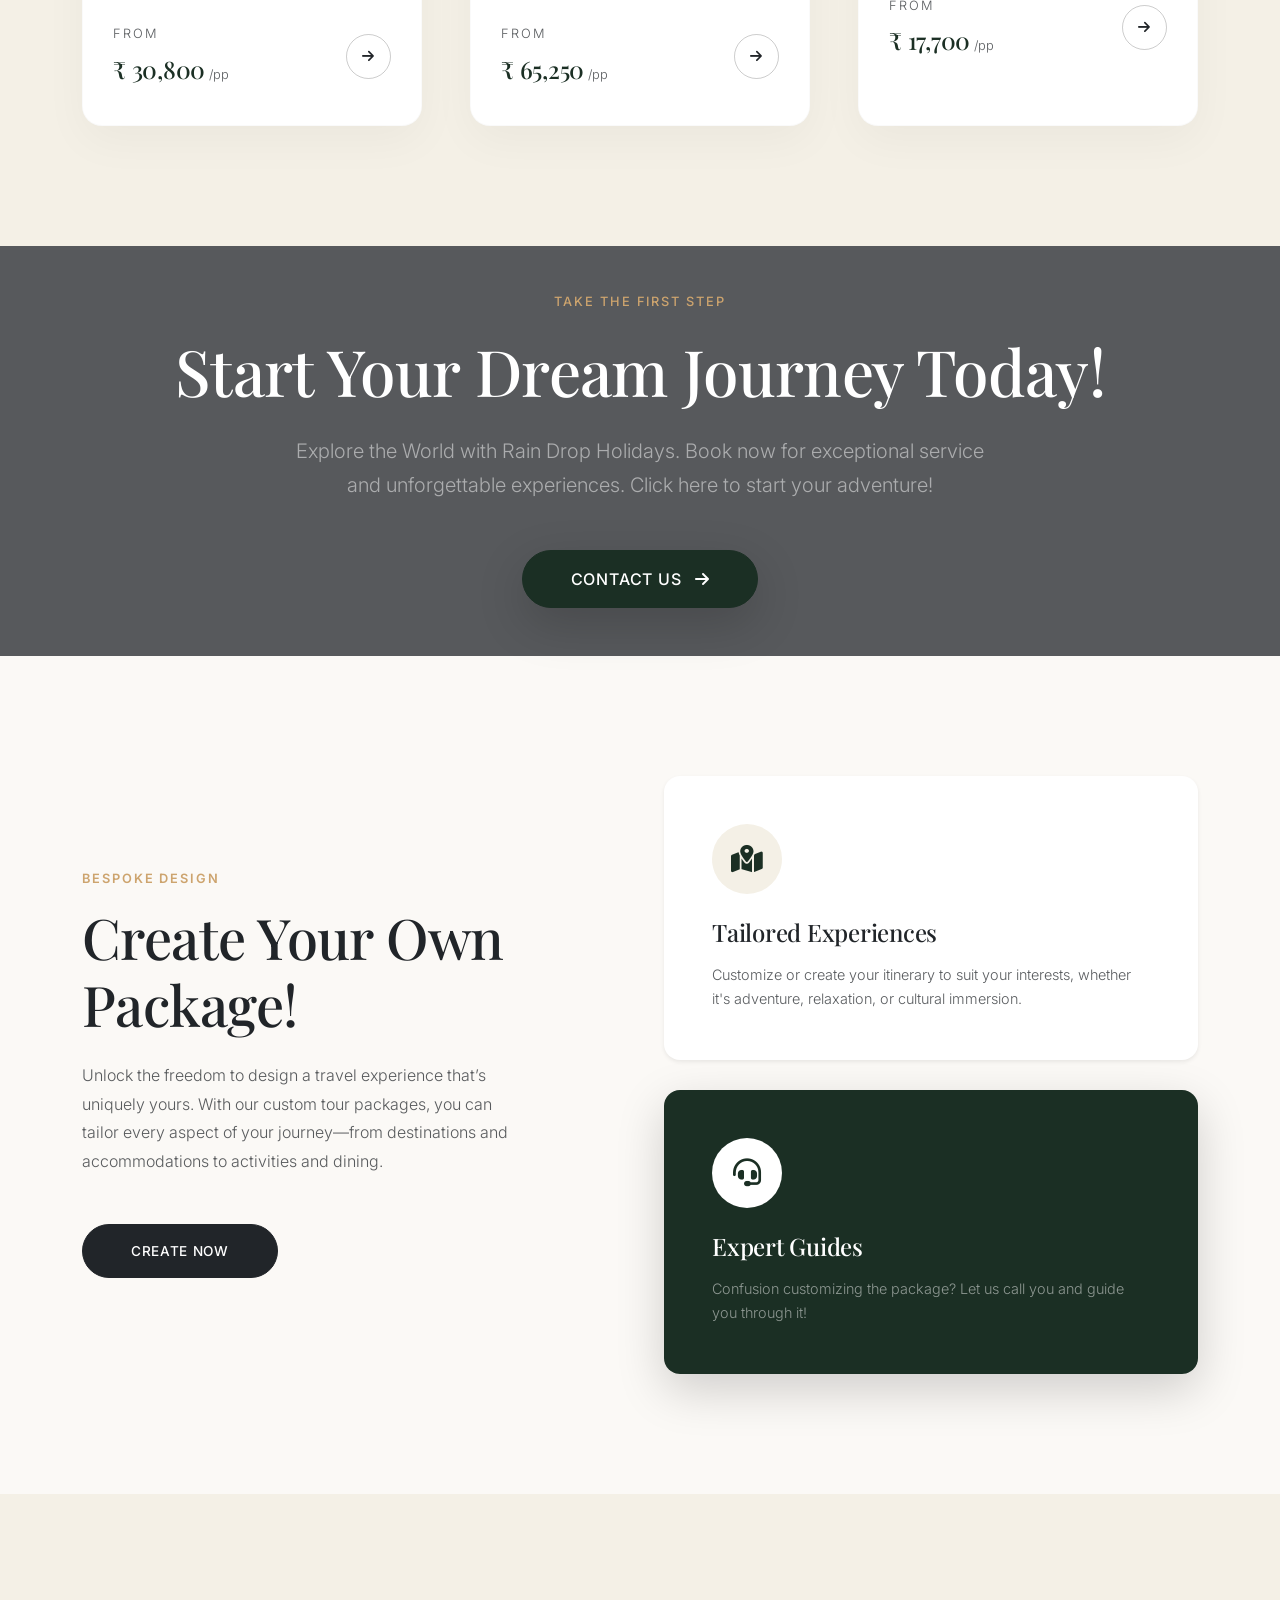
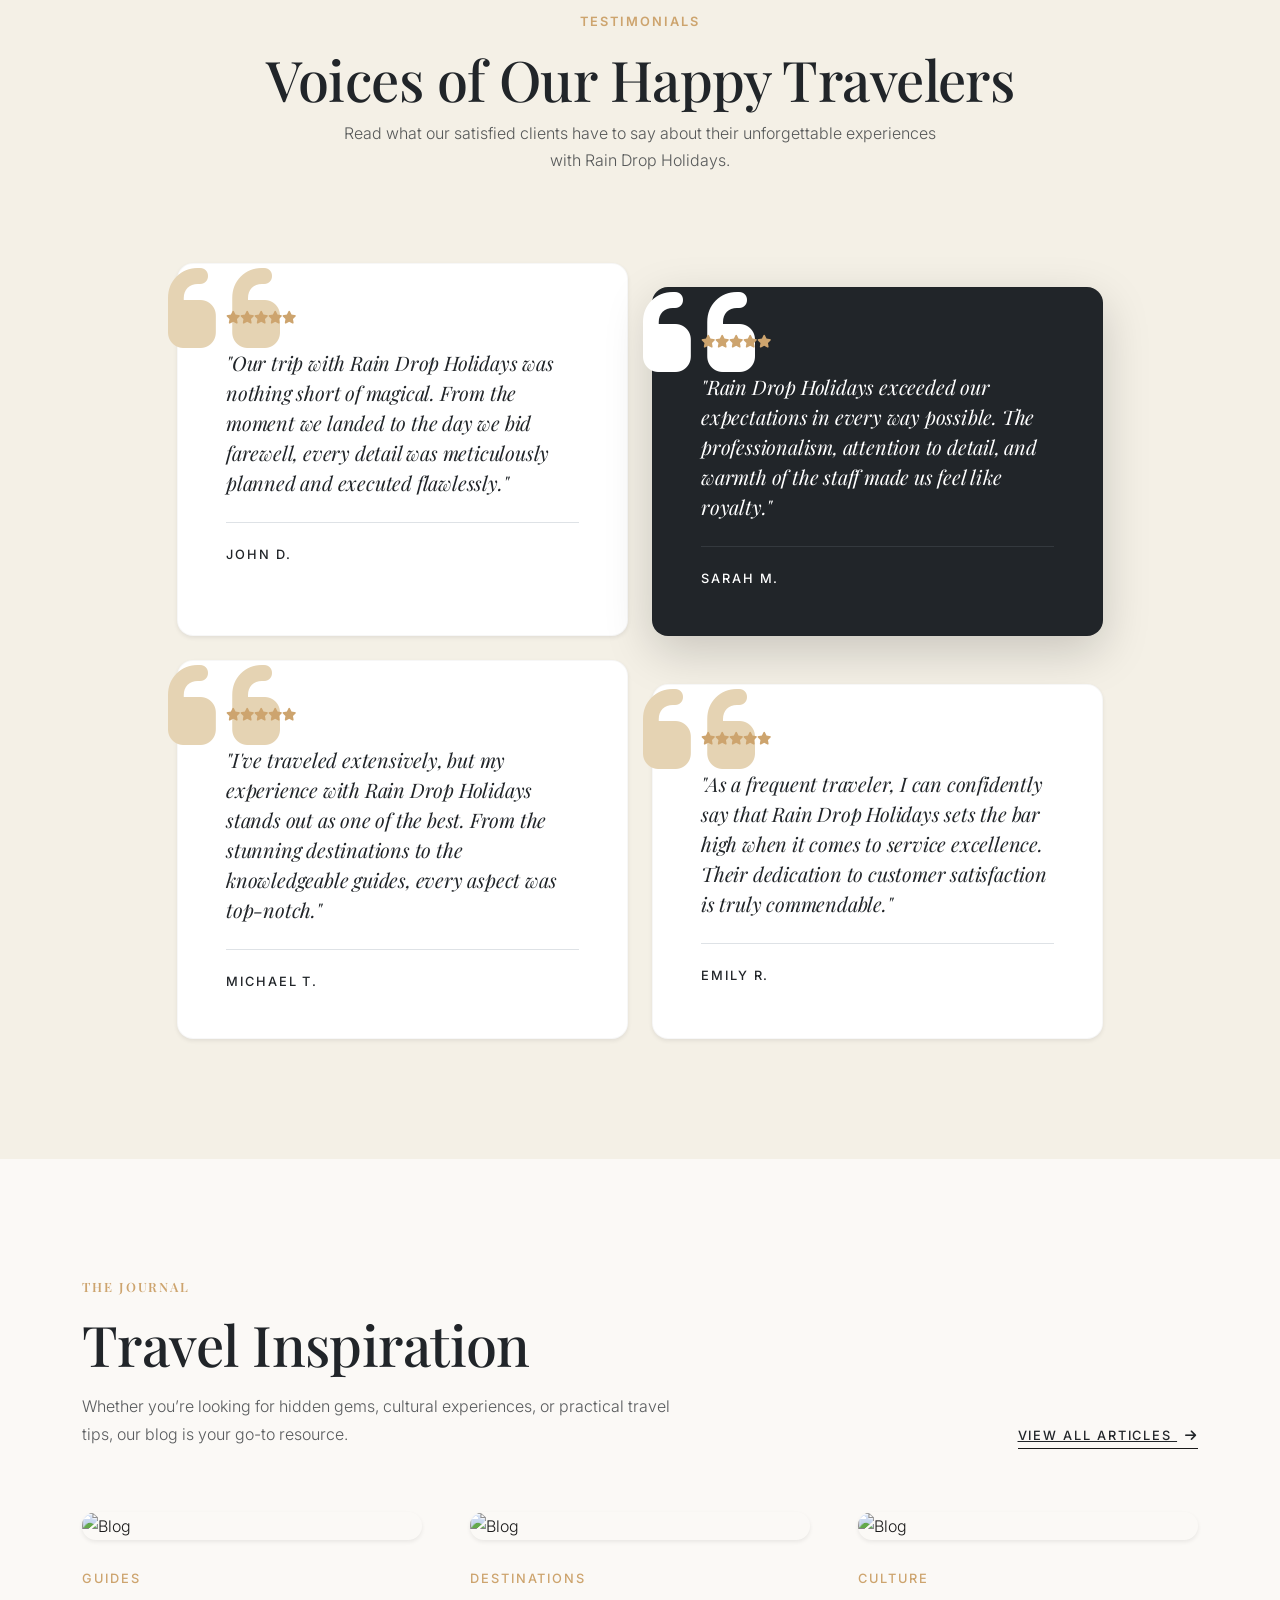
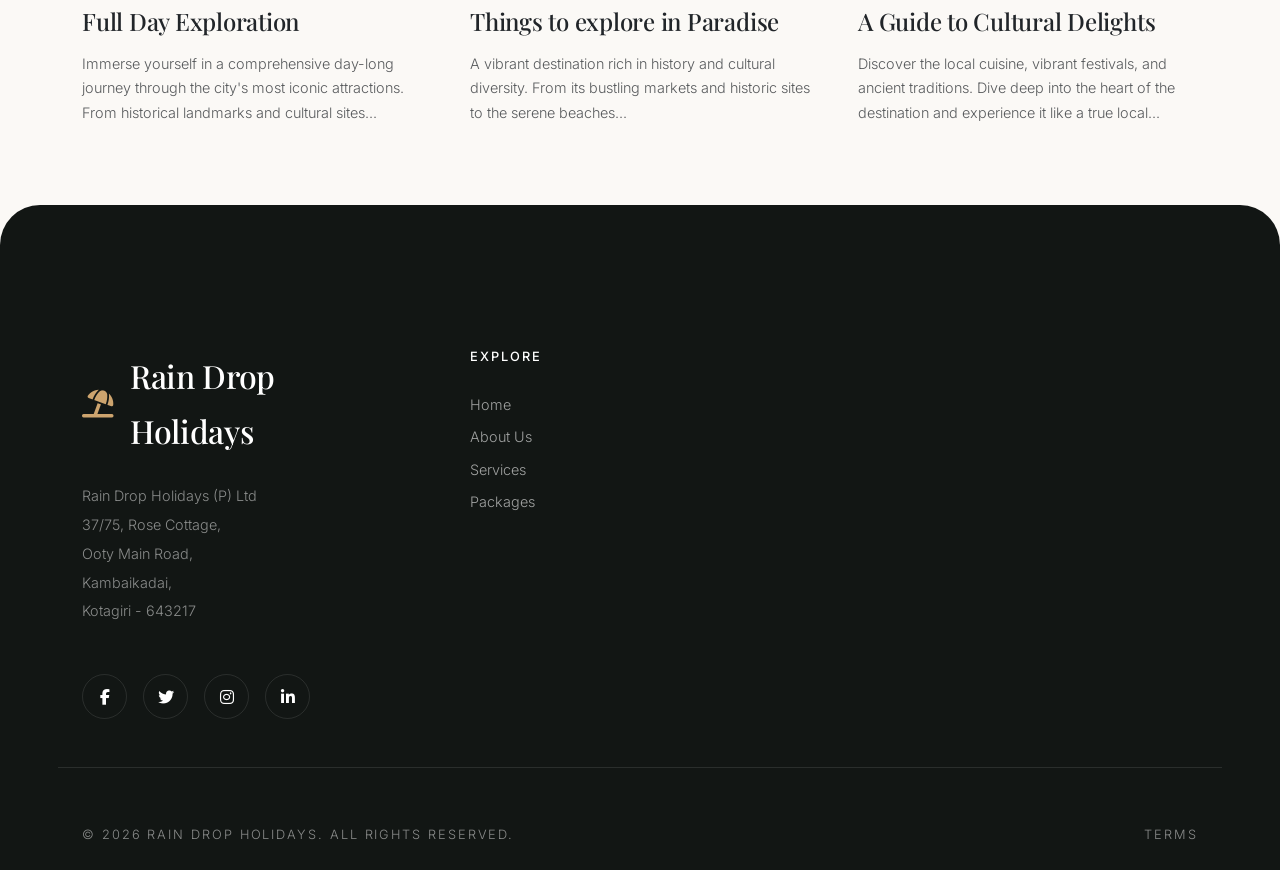
==== commit dbbbfb2c: "Address, Phone, Mail and Map updated" ====
--- a/index.html
+++ b/index.html
@@ -556,8 +556,12 @@
                         <i class="fa-solid fa-umbrella-beach text-accent me-3 fs-3"></i>
                         <span class="font-heading fs-2 fw-medium">Rain Drop Holidays</span>
                     </a>
-                    <p class="text-white-50 mb-5 lh-lg fw-light fs-7">Rain Drop Holidays (P) Ltd<br>Opp : Kairali
-                        Appartments,<br>Wanderlust City, 10001</p>
+                    <p class="text-white-50 mb-5 lh-lg fw-light fs-7">Rain Drop Holidays (P) Ltd<br>
+                        37/75, Rose Cottage,<br>
+                        Ooty Main Road,<br>
+                        Kambaikadai,<br>
+                        Kotagiri - 643217<br>
+                    </p>
                     <div class="social-links d-flex gap-3">
                         <a href="#" class="social-icon"><i class="fa-brands fa-facebook-f"></i></a>
                         <a href="#" class="social-icon"><i class="fa-brands fa-twitter"></i></a>
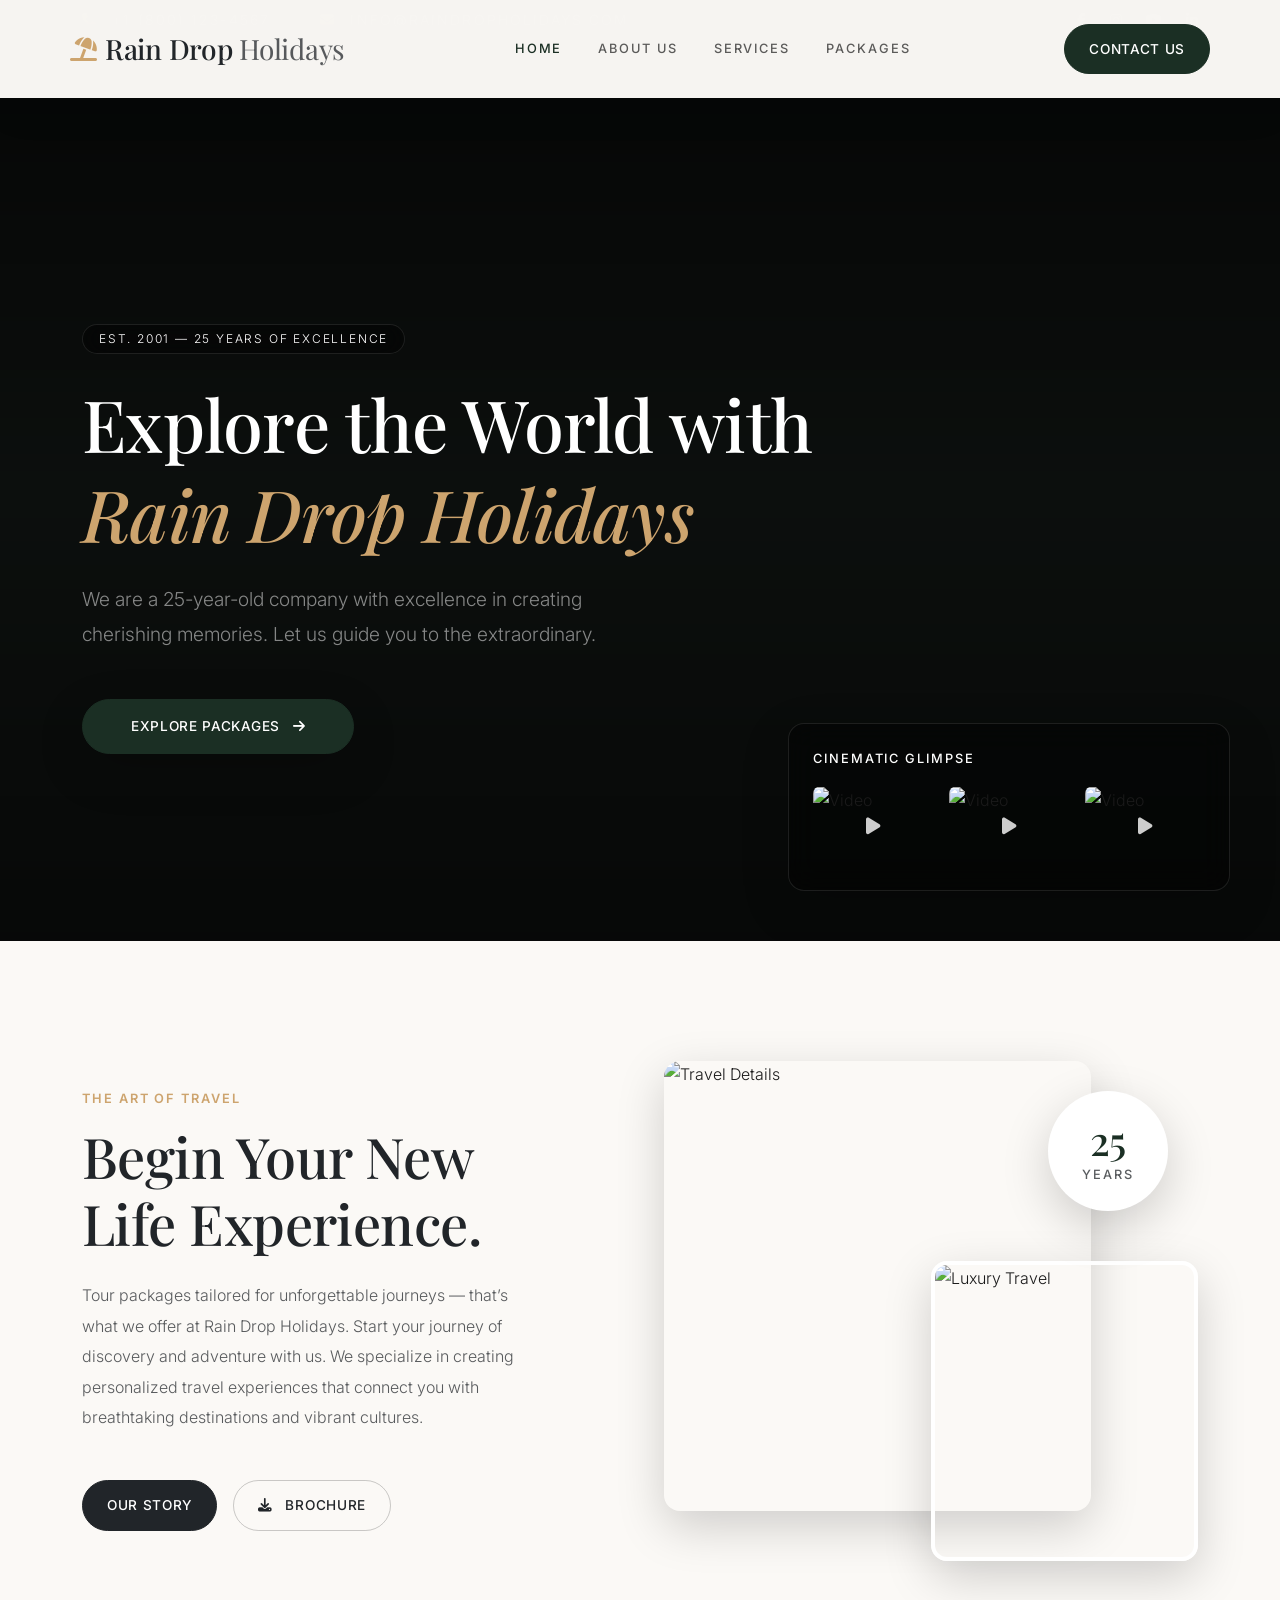
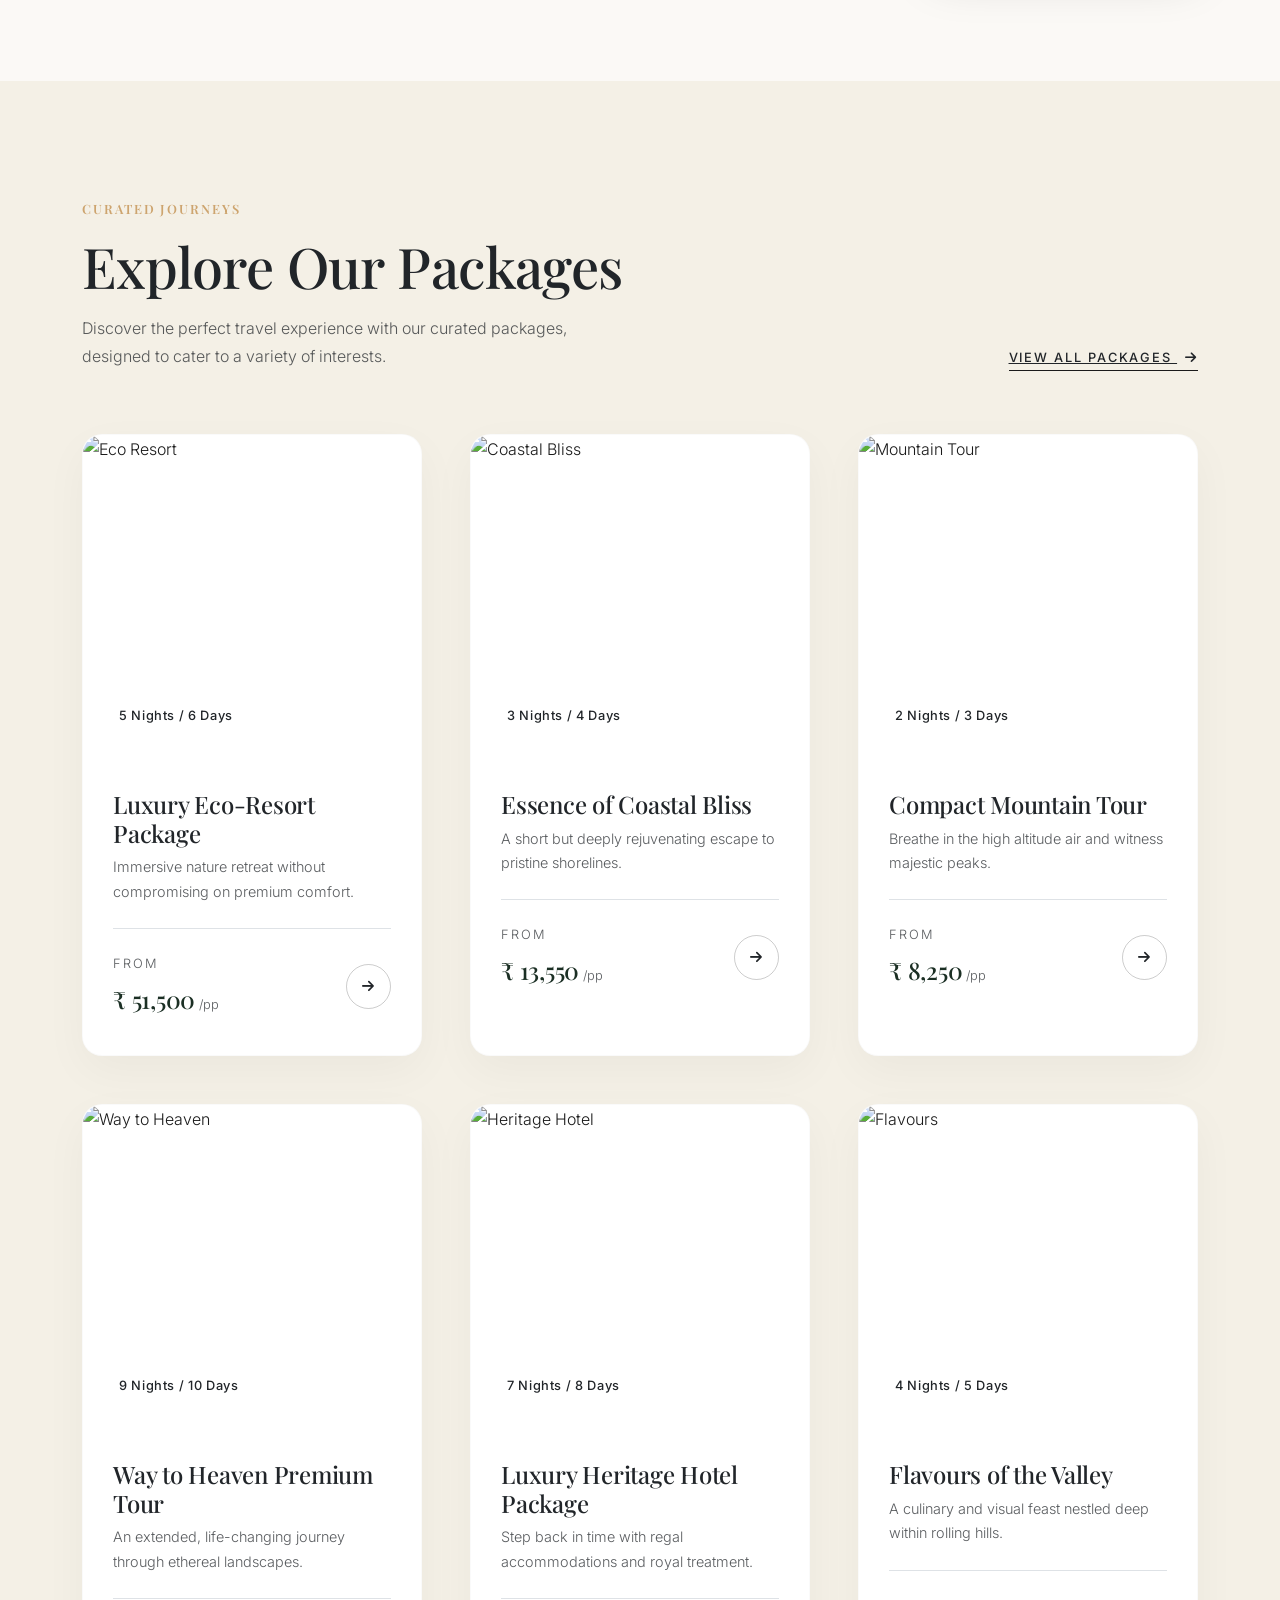
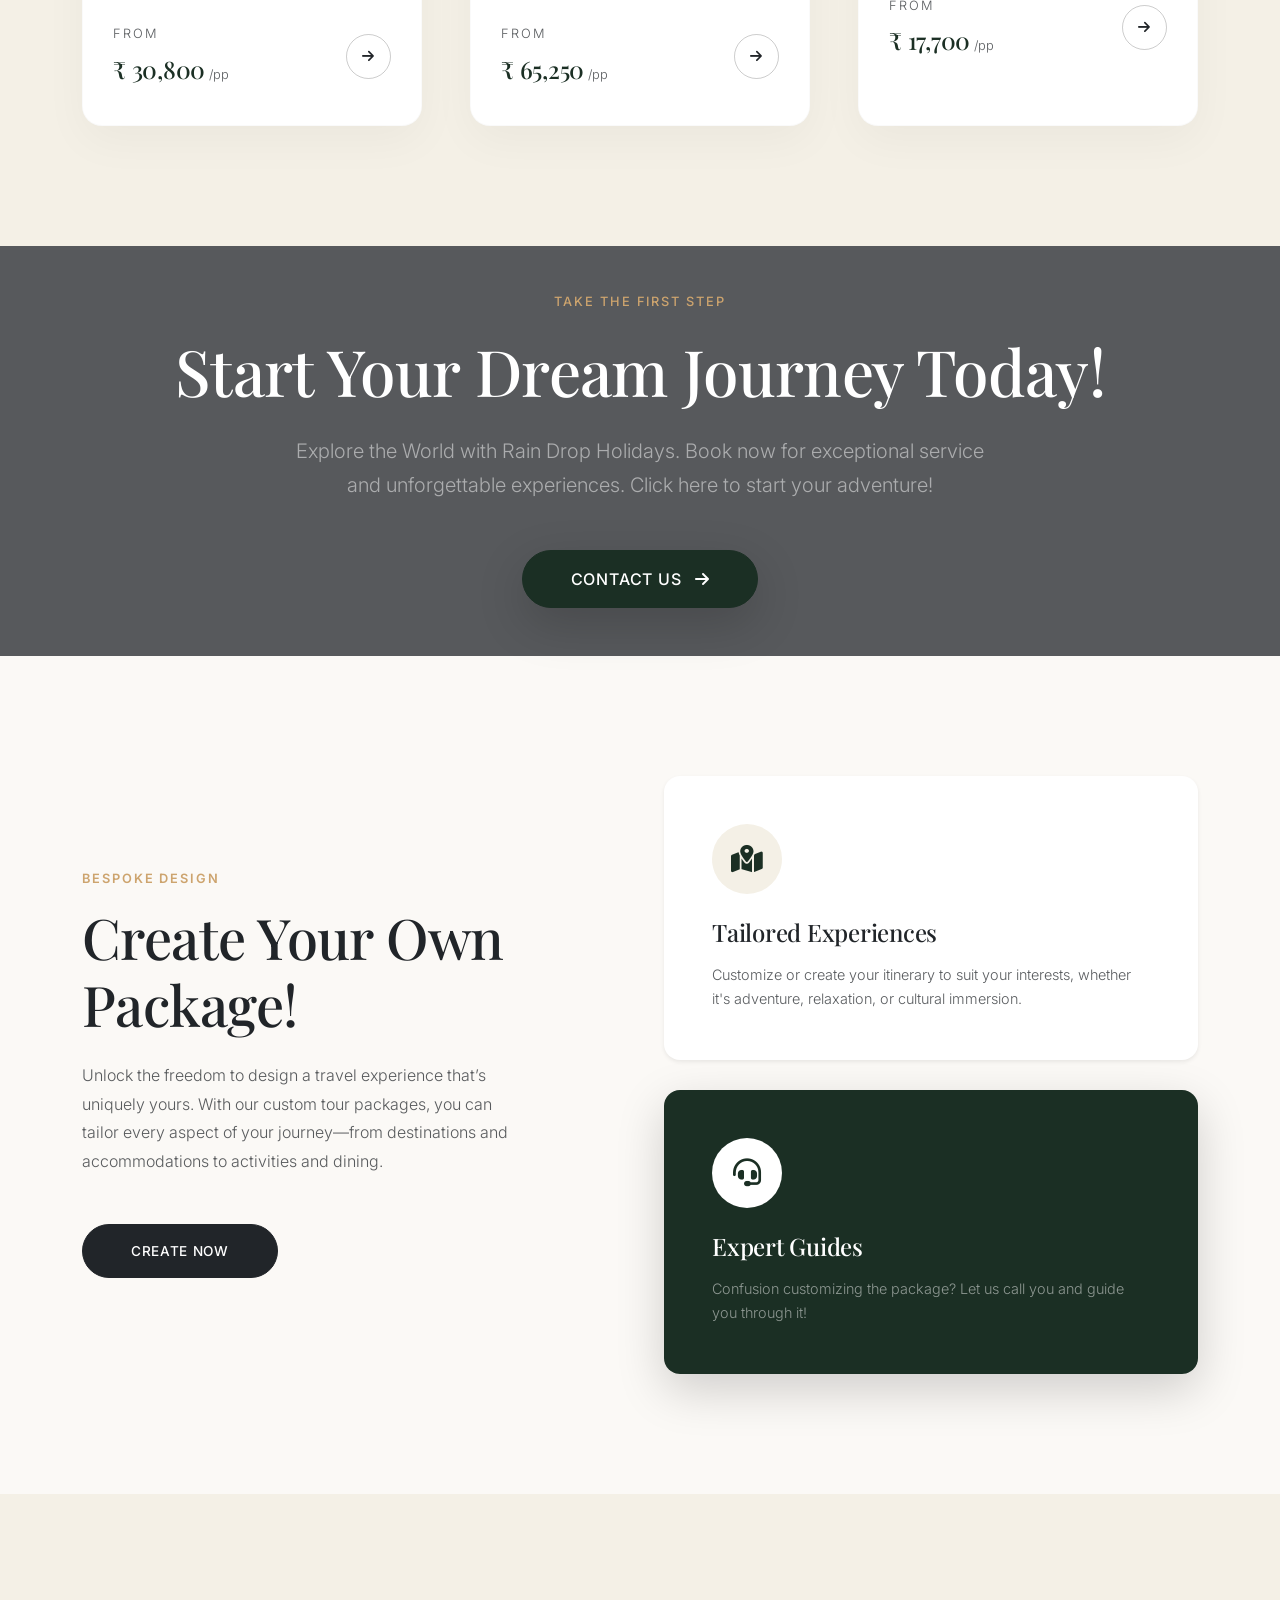
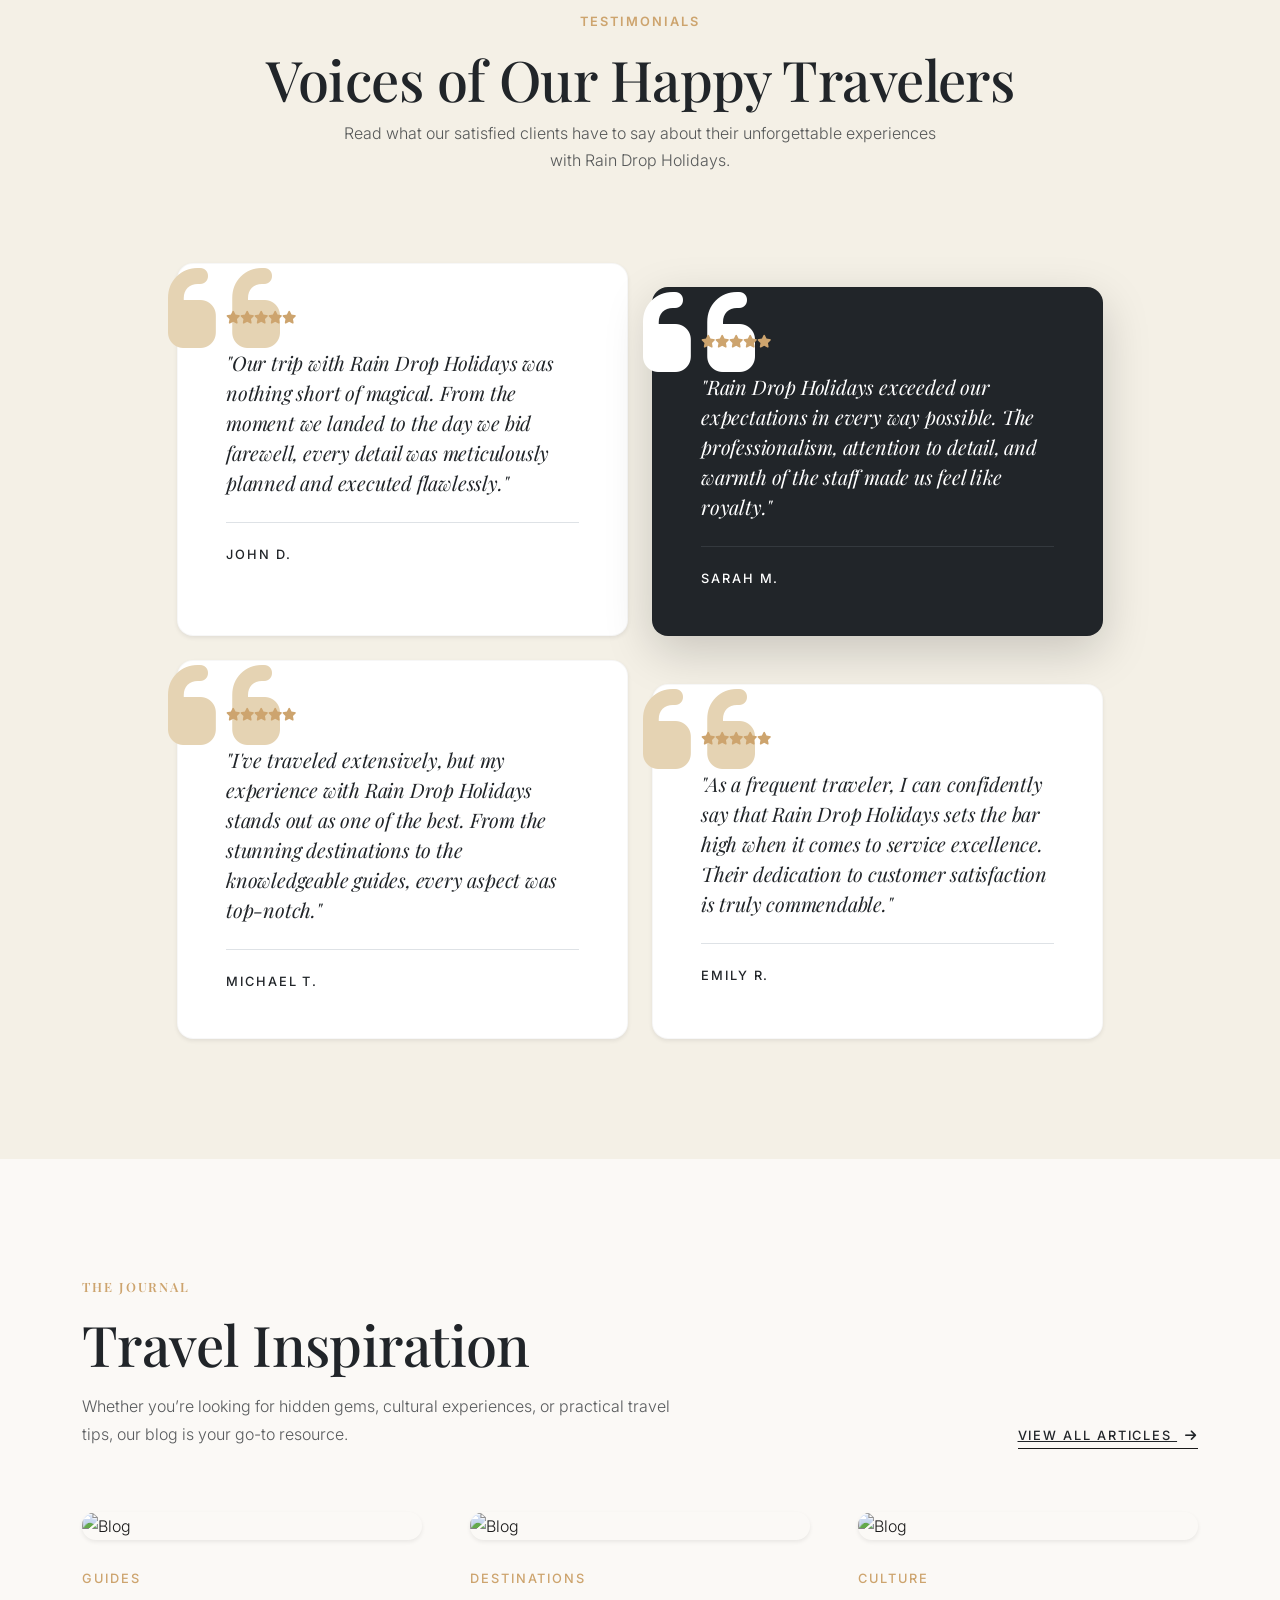
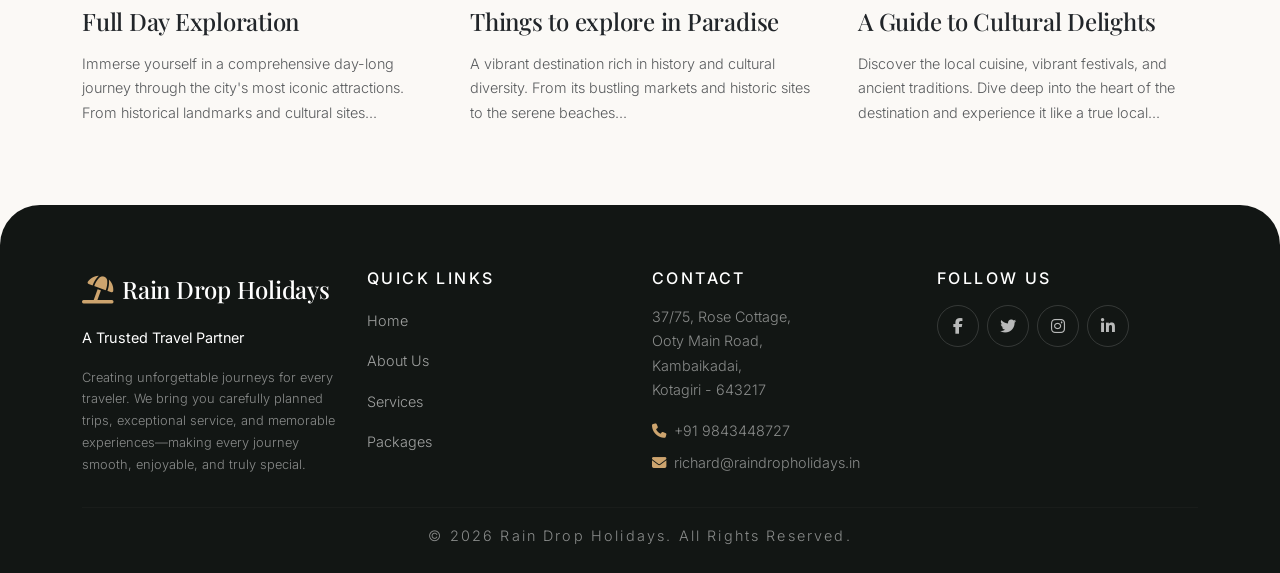
==== commit 16b9c358: "footer style change" ====
--- a/index.html
+++ b/index.html
@@ -548,77 +548,55 @@
 
     <!-- Footer -->
     <footer class="footer bg-dark-luxury text-white position-relative">
-        <div class="container pt-5 pb-4">
-            <div class="row g-5 mb-5 pb-5 border-bottom border-white border-opacity-10 mt-2">
-                <!-- Branding -->
-                <div class="col-lg-4 col-md-6 pe-lg-5">
-                    <a href="index.html" class="d-inline-flex align-items-center text-white text-decoration-none mb-4">
-                        <i class="fa-solid fa-umbrella-beach text-accent me-3 fs-3"></i>
-                        <span class="font-heading fs-2 fw-medium">Rain Drop Holidays</span>
+        <div class="container py-4">
+            <div class="row g-4 justify-content-around">
+                <!-- Branding & About -->
+                <div class="col-lg-3 col-md-6">
+                    <a href="index.html" class="d-inline-flex align-items-center text-white text-decoration-none mb-3">
+                        <i class="fa-solid fa-umbrella-beach text-accent me-2 fs-3"></i>
+                        <span class="font-heading fs-4 fw-medium">Rain Drop Holidays</span>
                     </a>
-                    <p class="text-white-50 mb-5 lh-lg fw-light fs-7">Rain Drop Holidays (P) Ltd<br>
-                        37/75, Rose Cottage,<br>
-                        Ooty Main Road,<br>
-                        Kambaikadai,<br>
-                        Kotagiri - 643217<br>
-                    </p>
-                    <div class="social-links d-flex gap-3">
-                        <a href="#" class="social-icon"><i class="fa-brands fa-facebook-f"></i></a>
-                        <a href="#" class="social-icon"><i class="fa-brands fa-twitter"></i></a>
-                        <a href="#" class="social-icon"><i class="fa-brands fa-instagram"></i></a>
-                        <a href="#" class="social-icon"><i class="fa-brands fa-linkedin-in"></i></a>
-                    </div>
-                </div>
-
-                <!-- Links -->
+                    <p class="text-white-50 fw-light fs-7 mb-3"><strong class="text-white">A Trusted Travel Partner</strong></p>
+                    <p class="text-white-50 fw-light fs-8 mb-0">Creating unforgettable journeys for every traveler. We bring you carefully planned trips, exceptional service, and memorable experiences—making every journey smooth, enjoyable, and truly special.</p>
+                </div>
+
+                <!-- Quick Links -->
                 <div class="col-lg-3 col-md-6">
-                    <h5 class="text-white font-body fs-8 tracking-wider text-uppercase fw-medium mb-4">Explore</h5>
+                    <h6 class="text-white font-body fs-6 tracking-wider text-uppercase fw-medium mb-3">Quick Links</h6>
                     <ul class="list-unstyled footer-links fw-light fs-7">
-                        <li><a href="index.html">Home</a></li>
-                        <li><a href="about-us.html">About Us</a></li>
-                        <li><a href="services.html">Services</a></li>
+                        <li class="mb-2"><a href="index.html">Home</a></li>
+                        <li class="mb-2"><a href="about-us.html">About Us</a></li>
+                        <li class="mb-2"><a href="services.html">Services</a></li>
                         <li><a href="packages.html">Packages</a></li>
-                        <!-- <li><a href="custom-package.html">Custom Itinerary</a></li> -->
                     </ul>
                 </div>
 
-                <!-- Journal -->
-                <!-- <div class="col-lg-3 col-md-6">
-                    <h5 class="text-white font-body fs-8 tracking-wider text-uppercase fw-medium mb-4">Recent Posts</h5>
-                    <ul class="list-unstyled footer-links fw-light fs-7">
-                        <li><a href="#">Full Day Exploration</a></li>
-                        <li><a href="#">Things to explore in Paradise</a></li>
-                        <li><a href="#">A Guide to Cultural Delights</a></li>
-                    </ul>
-                </div> -->
-
-                <!-- Newsletter -->
-                <!-- <div class="col-lg-3 col-md-6">
-                    <h5 class="text-white font-body fs-8 tracking-wider text-uppercase fw-medium mb-4">Newsletter</h5>
-                    <p class="text-white-50 fw-light fs-7 mb-4">Subscribe to receive curated travel inspiration.</p>
-                    <form class="position-relative footer-newsletter">
-                        <input type="email"
-                            class="form-control bg-transparent text-white border-0 border-bottom border-white border-opacity-25 rounded-0 px-0 shadow-none pb-2 fs-7"
-                            placeholder="Your email address">
-                        <button type="submit"
-                            class="btn btn-link text-accent position-absolute top-0 end-0 px-0 pb-2 shadow-none text-decoration-none text-uppercase fs-8 tracking-wider">Join</button>
-                    </form>
-                </div> -->
-            </div>
-
-            <div class="row align-items-center pt-2">
-                <div class="col-md-6 text-center text-md-start mb-3 mb-md-0">
-                    <p class="text-white-50 fw-light fs-8 mb-0 tracking-wider text-uppercase">&copy; 2026 Rain Drop
-                        Holidays. All Rights Reserved.</p>
-                </div>
-                <div class="col-md-6 text-center text-md-end">
-                    <div
-                        class="d-flex justify-content-center justify-content-md-end gap-4 text-white-50 fw-light fs-8 tracking-wider text-uppercase">
-                        <!-- <a href="#" class="text-white-50 text-decoration-none transition-all hover-text-white">Login</a>
-                        <a href="#" class="text-white-50 text-decoration-none transition-all hover-text-white">Sign
-                            Up</a> -->
-                        <a href="#" class="text-white-50 text-decoration-none transition-all hover-text-white">Terms</a>
-                    </div>
+                <!-- Contact Information -->
+                <div class="col-lg-3 col-md-6">
+                    <h6 class="text-white font-body fs-6 tracking-wider text-uppercase fw-medium mb-3">Contact</h6>
+                    <div class="mb-3">
+                        <p class="text-white-50 fw-light fs-7 mb-3">37/75, Rose Cottage,<br>Ooty Main Road,<br>Kambaikadai,<br>Kotagiri - 643217</p>
+                        <p class="text-white-50 fw-light fs-7 mb-2"><i class="fa-solid fa-phone text-accent me-2"></i><a href="tel:+919843448727" class="text-white-50 text-decoration-none">+91 9843448727</a></p>
+                        <p class="text-white-50 fw-light fs-7 mb-0"><i class="fa-solid fa-envelope text-accent me-2"></i><a href="mailto:richard@raindropholidays.in" class="text-white-50 text-decoration-none">richard@raindropholidays.in</a></p>
+                    </div>
+                </div>
+
+                <!-- Social Links -->
+                <div class="col-lg-3 col-md-6">
+                    <h6 class="text-white font-body fs-6 tracking-wider text-uppercase fw-medium mb-3">Follow Us</h6>
+                    <div class="social-links d-flex gap-2">
+                        <a href="#" class="social-icon-sm" title="Facebook"><i class="fa-brands fa-facebook-f"></i></a>
+                        <a href="#" class="social-icon-sm" title="Twitter"><i class="fa-brands fa-twitter"></i></a>
+                        <a href="#" class="social-icon-sm" title="Instagram"><i class="fa-brands fa-instagram"></i></a>
+                        <a href="#" class="social-icon-sm" title="LinkedIn"><i class="fa-brands fa-linkedin-in"></i></a>
+                    </div>
+                </div>
+            </div>
+
+            <hr class="border-white border-opacity-10 my-3">
+            <div class="row">
+                <div class="col-12 text-center">
+                    <p class="text-white-50 fw-light fs-7 mb-0 tracking-wider">&copy; 2026 Rain Drop Holidays. All Rights Reserved.</p>
                 </div>
             </div>
         </div>
--- a/style.css
+++ b/style.css
@@ -545,6 +545,27 @@
     transform: translateY(-3px);
 }
 
+.social-icon-sm {
+    width: 42px;
+    height: 42px;
+    border: 1px solid rgba(255, 255, 255, 0.15);
+    border-radius: 50%;
+    display: inline-flex;
+    align-items: center;
+    justify-content: center;
+    color: rgba(255, 255, 255, 0.7);
+    text-decoration: none;
+    font-size: 1rem;
+    transition: var(--transition);
+}
+
+.social-icon-sm:hover {
+    background: var(--accent-color);
+    border-color: var(--accent-color);
+    color: var(--white);
+    transform: translateY(-2px);
+}
+
 .footer-links a {
     color: rgba(255, 255, 255, 0.6);
     text-decoration: none;
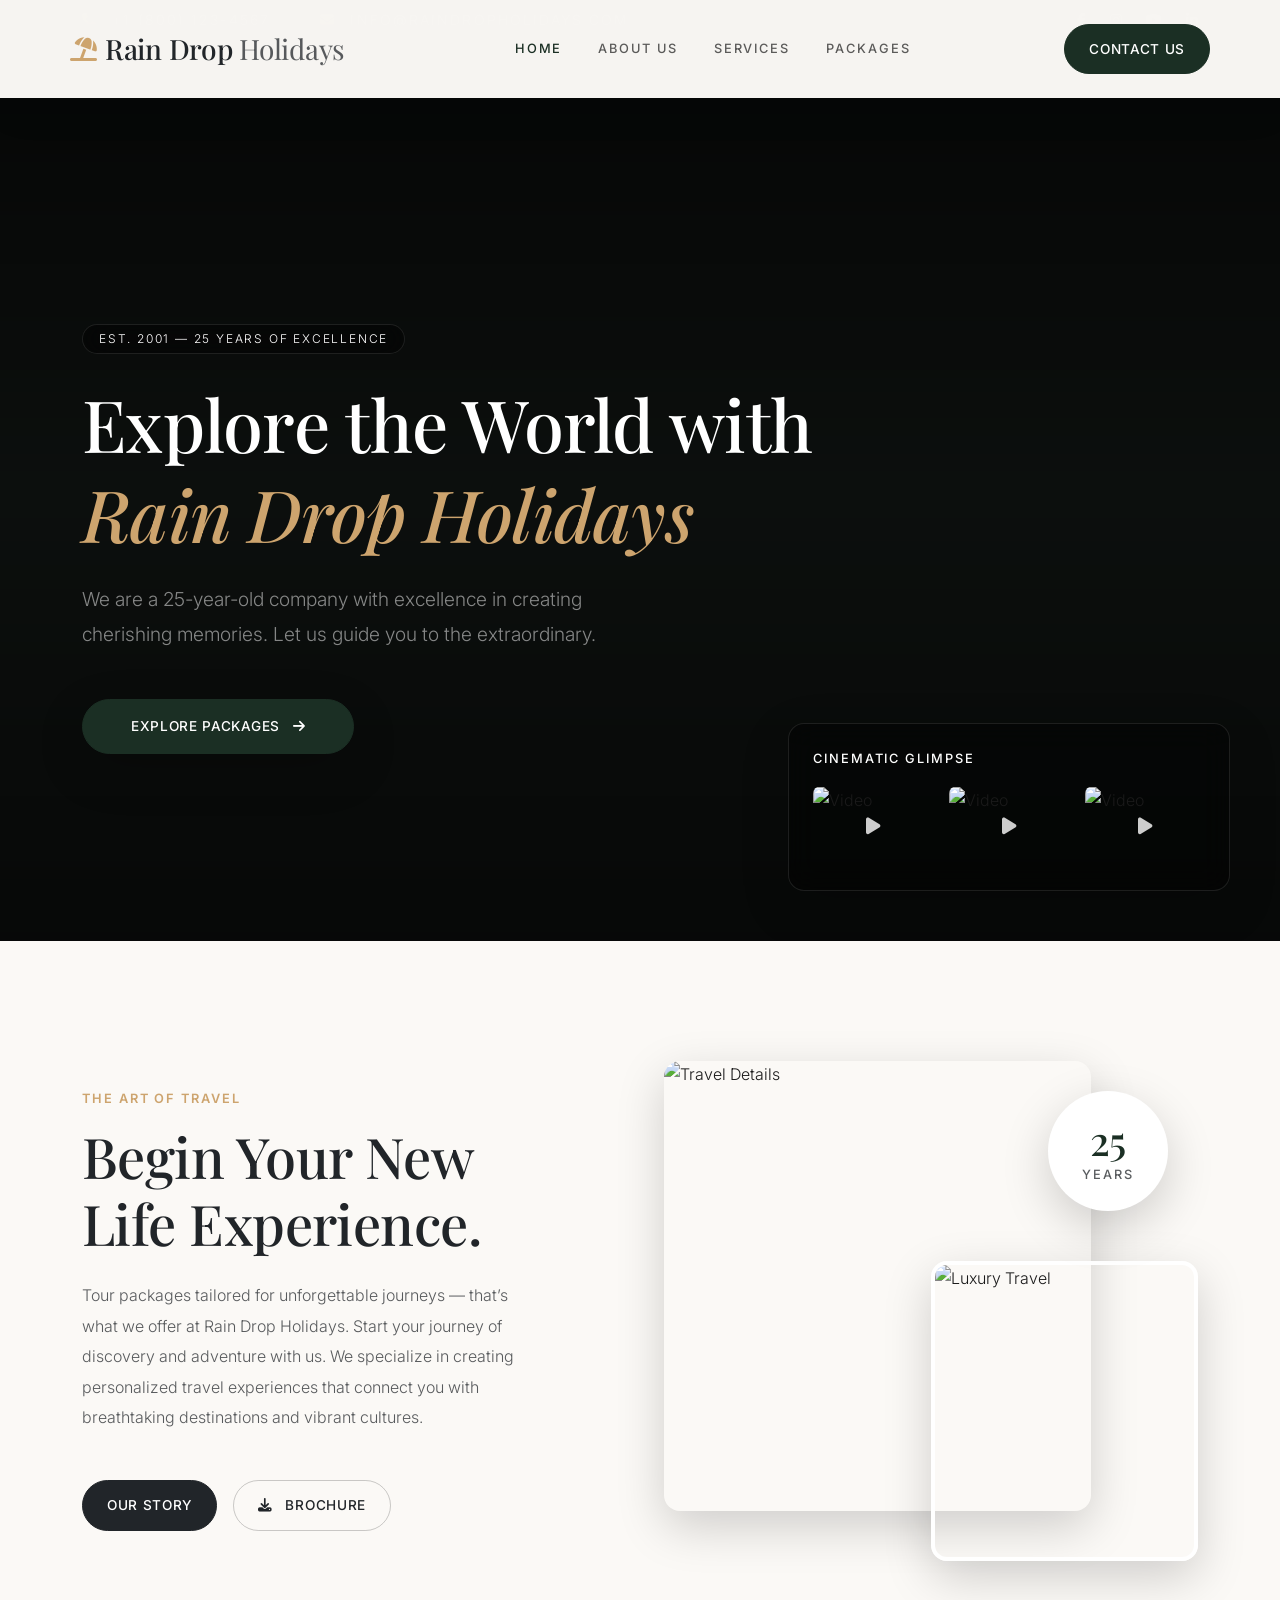
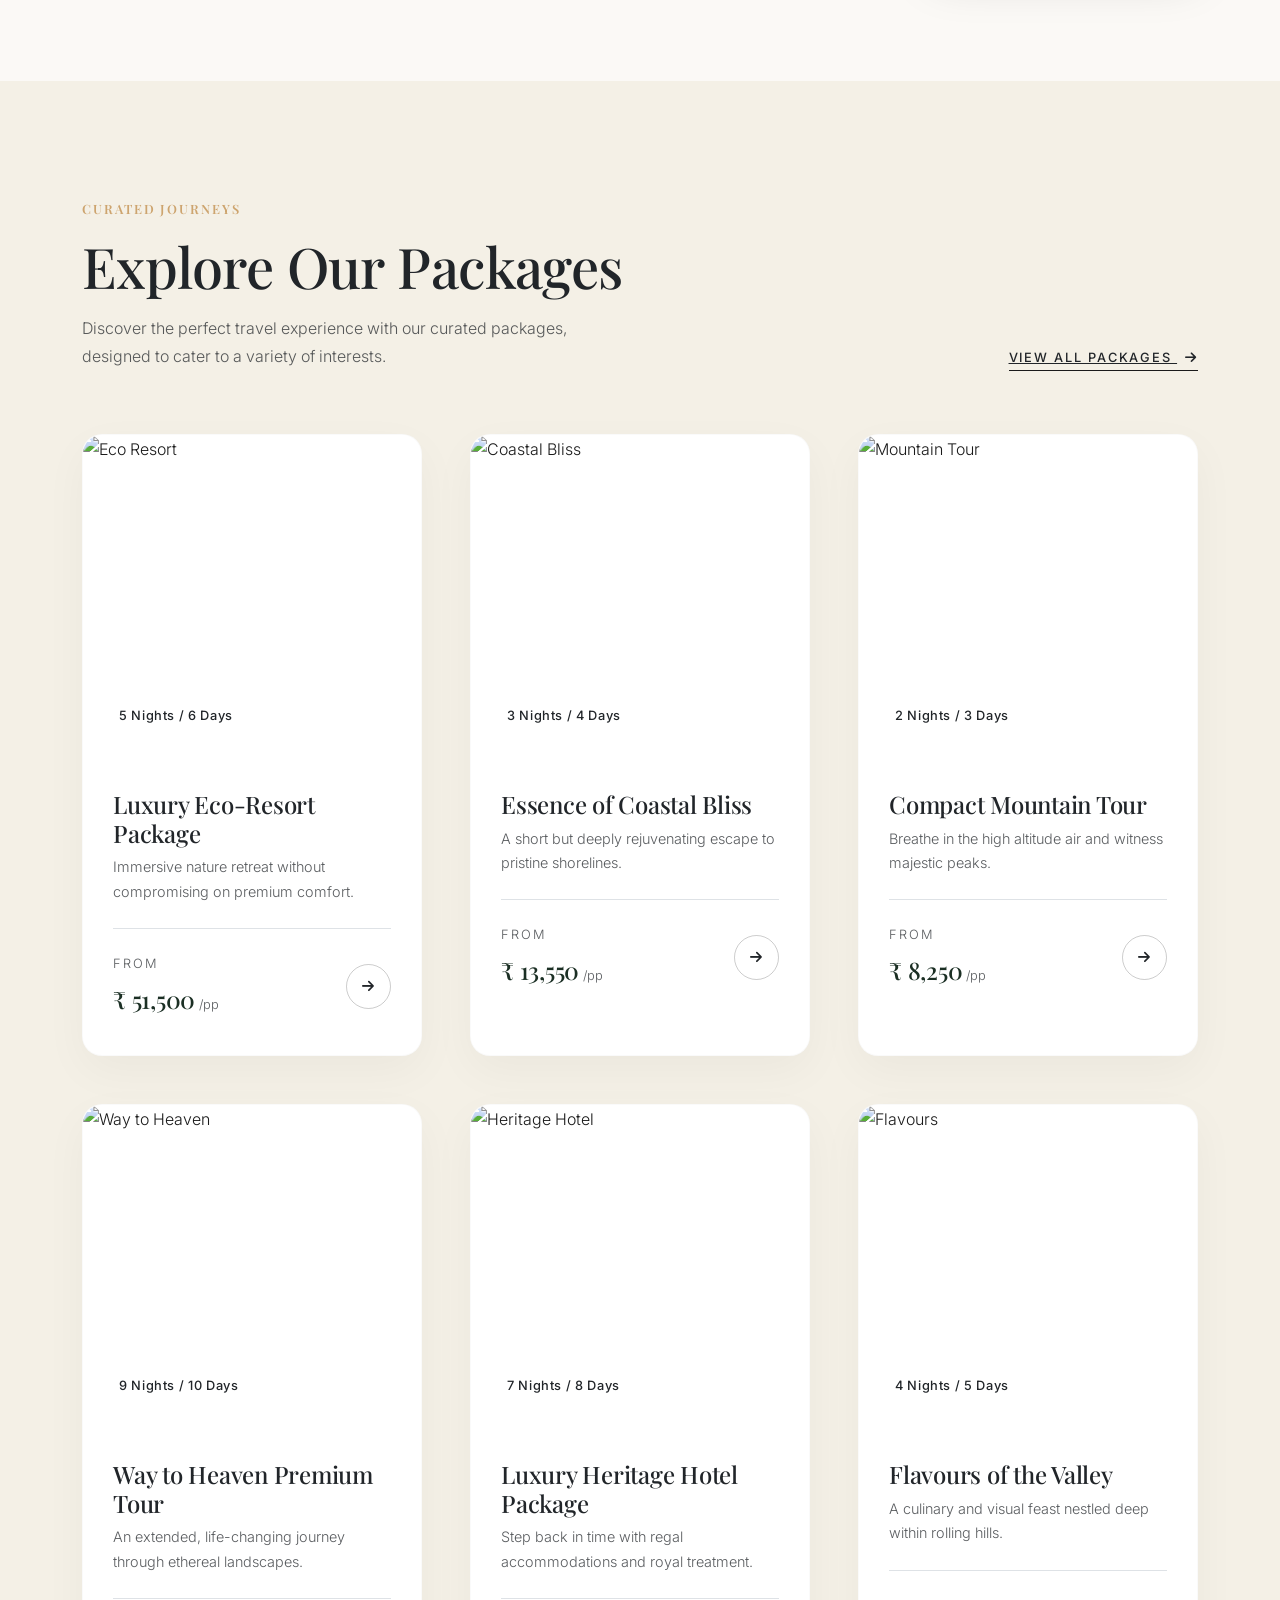
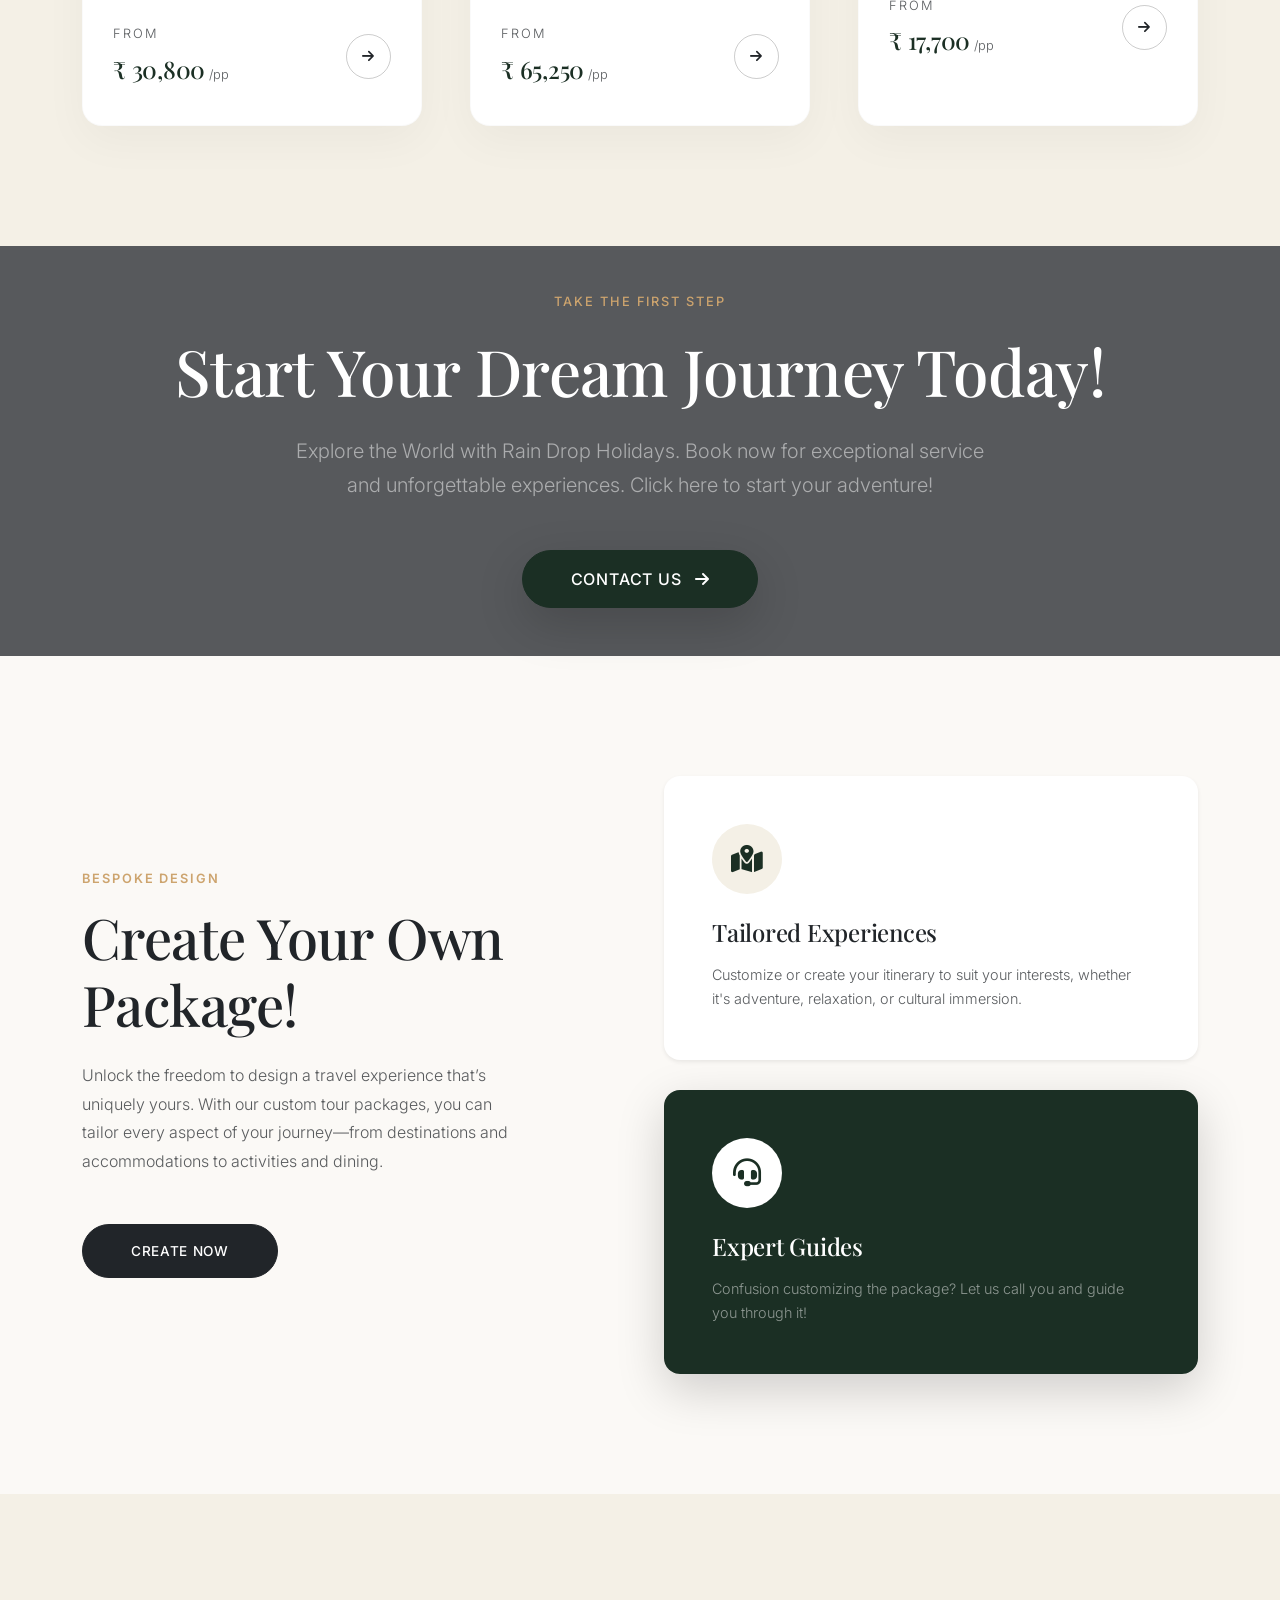
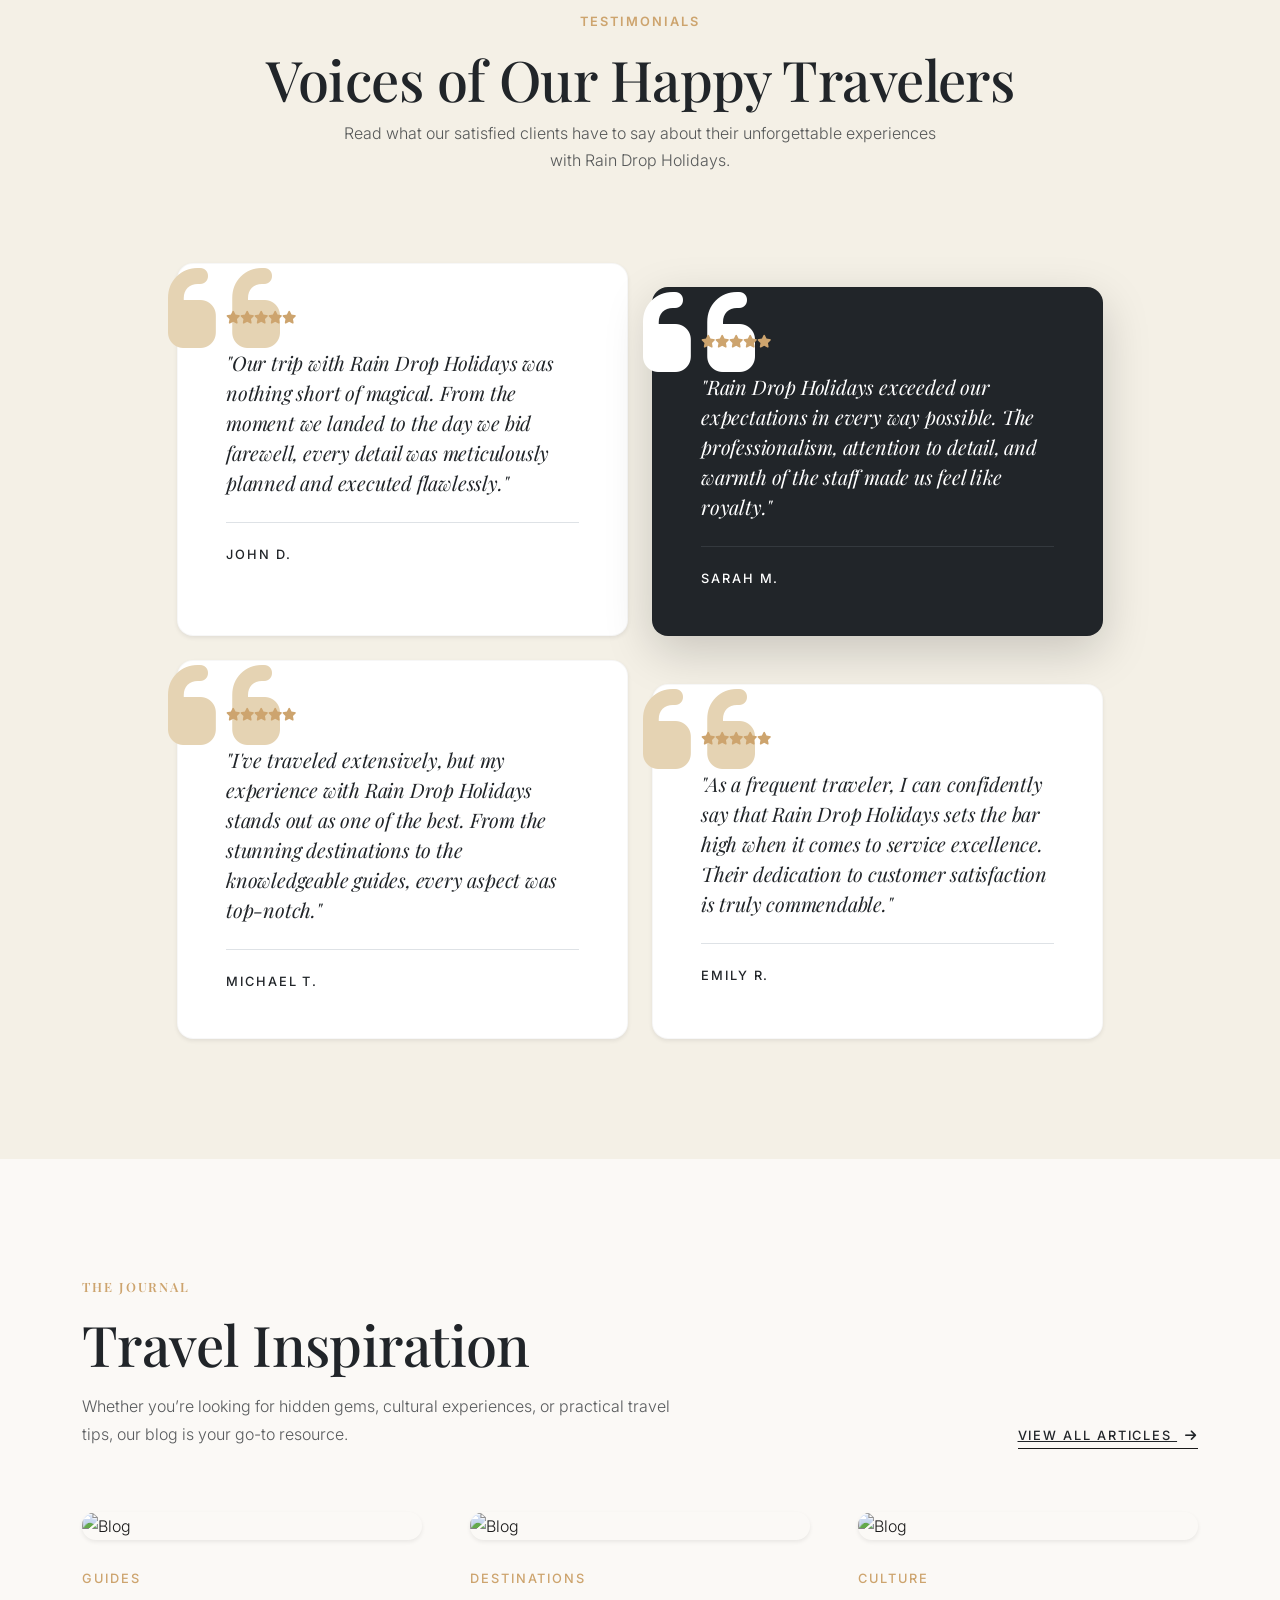
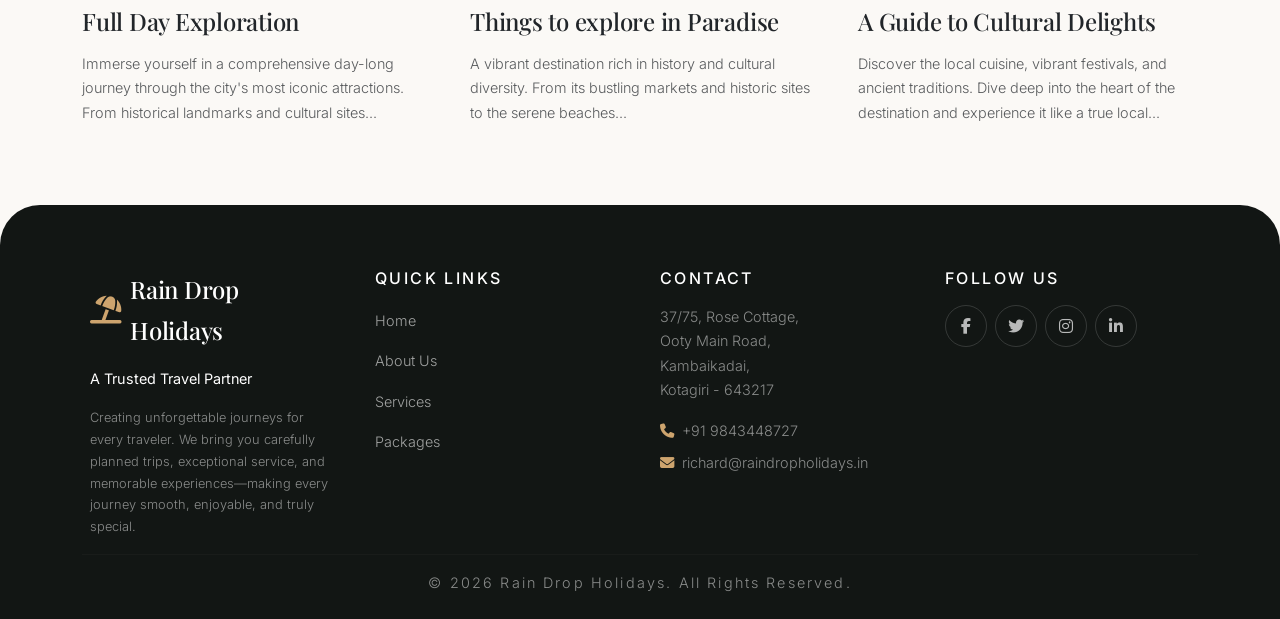
==== commit 300ee412: "add some space between footer column" ====
--- a/index.html
+++ b/index.html
@@ -549,7 +549,7 @@
     <!-- Footer -->
     <footer class="footer bg-dark-luxury text-white position-relative">
         <div class="container py-4">
-            <div class="row g-4 justify-content-around">
+            <div class="row g-4 ">
                 <!-- Branding & About -->
                 <div class="col-lg-3 col-md-6">
                     <a href="index.html" class="d-inline-flex align-items-center text-white text-decoration-none mb-3">
--- a/style.css
+++ b/style.css
@@ -523,6 +523,9 @@
     border-radius: 40px 40px 0 0;
     margin-top: -40px;
     padding-top: 40px;
+}
+.footer .col-lg-3{
+    padding: 0 20px;
 }
 
 .social-icon {
